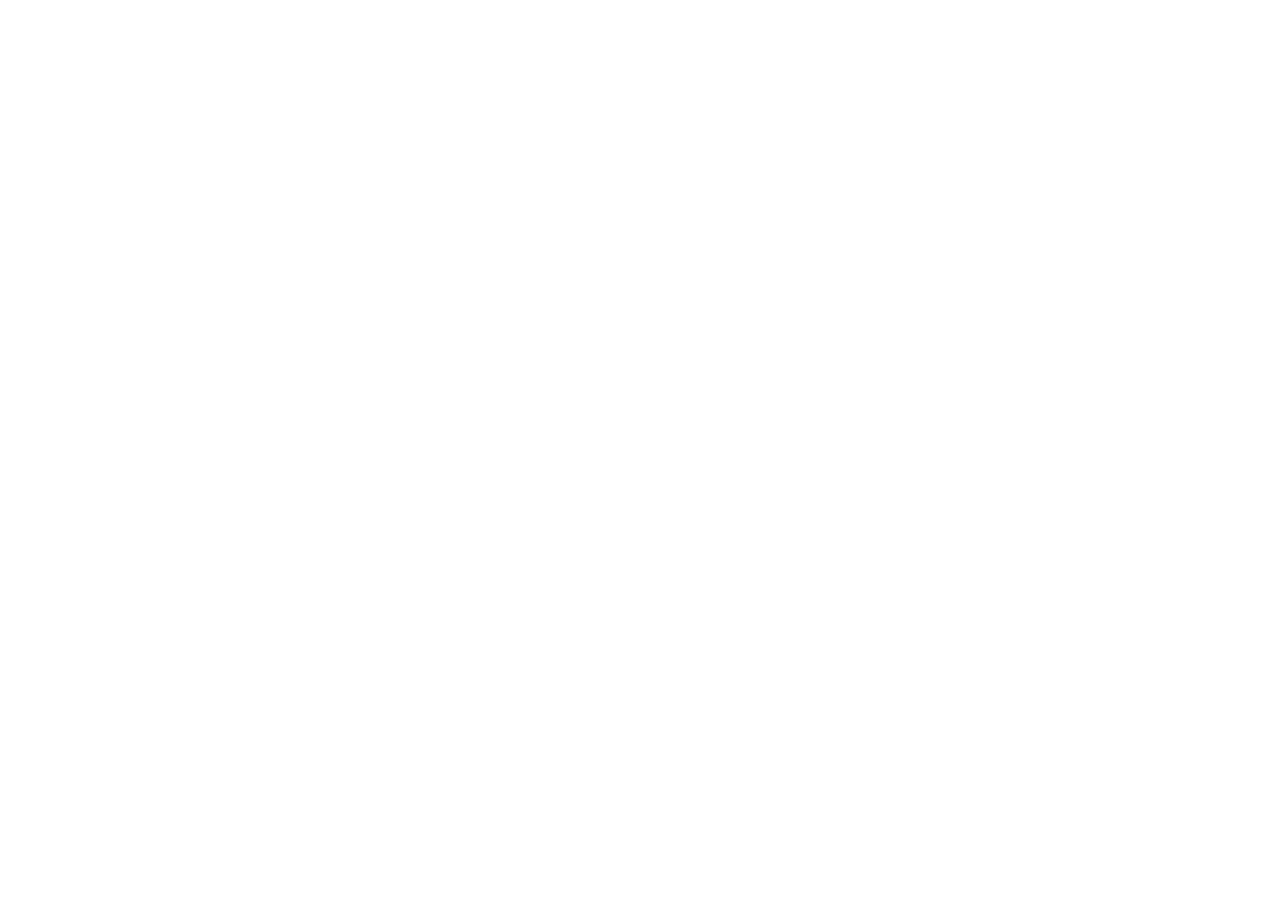
==== index.htm @ 2bd26cf6 "Начало" ====
<!DOCTYPE html>
<html lang="ru"><head>
<meta http-equiv="content-type" content="text/html; charset=UTF-8">
  <meta charset="utf-8">
  <meta http-equiv="X-UA-Compatible" content="IE=edge">
  <meta name="viewport" content="width=device-width, initial-scale=1">
  <meta name="description" content="">
  <meta name="author" content="">
  <link rel="icon" href="f/i//favicon.ico">
  <title>Samokat76</title>
  <!-- HTML5 shim and Respond.js for IE8 support of HTML5 elements and media queries -->
  <!--[if lt IE 9]>
    <script src="https://oss.maxcdn.com/html5shiv/3.7.2/html5shiv.min.js"></script>
    <script src="https://oss.maxcdn.com/respond/1.4.2/respond.min.js"></script>
  <![endif]-->
  <script src="f/js/jquery-1.11.3.min.js"></script>
  <link rel="stylesheet" href="f/css/main.css">
  <script src="f/js/common.js"></script>
  <link href="http://fonts.googleapis.com/css?family=Open+Sans:regular,italic,bold,bolditalic&subset=cyrillic" rel="stylesheet" type="text/css" />
  <link href='http://fonts.googleapis.com/css?family=Roboto:300,400,500,700&subset=cyrillic' rel='stylesheet' type='text/css'>
  <script>
    $(document).ready(function(){
      
    });
  </script>
</head>
<body>
  
</body>
</html>
---- f/css/main.css ----
html {
  font-family: sans-serif;
  -webkit-text-size-adjust: 100%;
  -ms-text-size-adjust: 100%;
}
body {
  margin: 0;
}
html,
body {
  height: 100%;
  padding: 0;
}
article,
aside,
details,
figcaption,
figure,
footer,
header,
hgroup,
main,
menu,
nav,
section,
summary {
  display: block;
}
audio,
canvas,
progress,
video {
  display: inline-block;
  vertical-align: baseline;
}
audio:not([controls]) {
  display: none;
  height: 0;
}
[hidden],
template {
  display: none;
}
a {
  background-color: transparent;
}
a:active,
a:hover {
  outline: 0;
}
abbr[title] {
  border-bottom: 1px dotted;
}
b,
strong {
  font-weight: bold;
}
dfn {
  font-style: italic;
}
h1 {
  margin: .67em 0;
  font-size: 2em;
}
mark {
  color: #000;
  background: #ff0;
}
small {
  font-size: 80%;
}
sub,
sup {
  position: relative;
  font-size: 75%;
  line-height: 0;
  vertical-align: baseline;
}
sup {
  top: -0.5em;
}
sub {
  bottom: -0.25em;
}
img {
  border: 0;
}
svg:not(:root) {
  overflow: hidden;
}
figure {
  margin: 1em 40px;
}
hr {
  height: 0;
  -webkit-box-sizing: content-box;
  -moz-box-sizing: content-box;
  box-sizing: content-box;
}
pre {
  overflow: auto;
}
code,
kbd,
pre,
samp {
  font-family: monospace, monospace;
  font-size: 1em;
}
button,
input,
optgroup,
select,
textarea {
  margin: 0;
  font: inherit;
  color: inherit;
}
button {
  overflow: visible;
}
button,
select {
  text-transform: none;
}
button,
html input[type="button"],
input[type="reset"],
input[type="submit"] {
  -webkit-appearance: button;
  cursor: pointer;
}
button[disabled],
html input[disabled] {
  cursor: default;
}
button::-moz-focus-inner,
input::-moz-focus-inner {
  padding: 0;
  border: 0;
}
input {
  line-height: normal;
}
input[type="checkbox"],
input[type="radio"] {
  -webkit-box-sizing: border-box;
  -moz-box-sizing: border-box;
  box-sizing: border-box;
  padding: 0;
}
input[type="number"]::-webkit-inner-spin-button,
input[type="number"]::-webkit-outer-spin-button {
  height: auto;
}
input[type="search"] {
  -webkit-box-sizing: content-box;
  -moz-box-sizing: content-box;
  box-sizing: content-box;
  -webkit-appearance: textfield;
}
input[type="search"]::-webkit-search-cancel-button,
input[type="search"]::-webkit-search-decoration {
  -webkit-appearance: none;
}
fieldset {
  padding: .35em .625em .75em;
  margin: 0 2px;
  border: 1px solid #c0c0c0;
}
legend {
  padding: 0;
  border: 0;
}
textarea {
  overflow: auto;
}
optgroup {
  font-weight: bold;
}
table {
  border-spacing: 0;
  border-collapse: collapse;
}
td,
th {
  padding: 0;
}
* {
  -webkit-box-sizing: border-box;
  -moz-box-sizing: border-box;
  box-sizing: border-box;
}
*:before,
*:after {
  -webkit-box-sizing: border-box;
  -moz-box-sizing: border-box;
  box-sizing: border-box;
}
html {
  font-size: 10px;
  -webkit-tap-highlight-color: rgba(0, 0, 0, 0);
}
body {
  font-family: "Open Sans", sans-serif;
  font-size: 16px;
  line-height: 25px;
  /* color: @blue; */
  background-color: #fff;
}
input,
button,
select,
textarea {
  font-family: inherit;
  font-size: inherit;
  line-height: inherit;
}
a {
  color: #337ab7;
  text-decoration: none;
}
a:hover,
a:focus {
  /*  color: #23527c;
 text-decoration: underline; */
  outline: none;
}
figure {
  margin: 0;
}
img {
  vertical-align: middle;
}
hr {
  margin-top: 20px;
  margin-bottom: 20px;
  border: 0;
  border-top: 1px solid #eee;
}
[role="button"] {
  cursor: pointer;
}
h1,
h2,
h3,
h4,
h5,
h6,
.h1,
.h2,
.h3,
.h4,
.h5,
.h6 {
  font-family: inherit;
  font-weight: 500;
  line-height: 1.1;
  color: inherit;
}
h1 small,
h2 small,
h3 small,
h4 small,
h5 small,
h6 small,
.h1 small,
.h2 small,
.h3 small,
.h4 small,
.h5 small,
.h6 small,
h1 .small,
h2 .small,
h3 .small,
h4 .small,
h5 .small,
h6 .small,
.h1 .small,
.h2 .small,
.h3 .small,
.h4 .small,
.h5 .small,
.h6 .small {
  font-weight: normal;
  line-height: 1;
  color: #777;
}
h1,
.h1,
h2,
.h2,
h3,
.h3 {
  margin: 0;
}
h1 small,
.h1 small,
h2 small,
.h2 small,
h3 small,
.h3 small,
h1 .small,
.h1 .small,
h2 .small,
.h2 .small,
h3 .small,
.h3 .small {
  font-size: 65%;
}
h4,
.h4,
h5,
.h5,
h6,
.h6 {
  margin-top: 10px;
  margin-bottom: 10px;
}
h4 small,
.h4 small,
h5 small,
.h5 small,
h6 small,
.h6 small,
h4 .small,
.h4 .small,
h5 .small,
.h5 .small,
h6 .small,
.h6 .small {
  font-size: 75%;
}
h1,
.h1 {
  font-size: 60px;
}
h2,
.h2 {
  font-size: 40px;
}
h3,
.h3 {
  font-size: 30px;
}
h4,
.h4 {
  font-size: 20px;
}
h5,
.h5 {
  font-size: 14px;
}
h6,
.h6 {
  font-size: 12px;
}
p {
  margin: 0;
}
small,
.small {
  font-size: 85%;
}
mark,
.mark {
  padding: .2em;
  background-color: #fcf8e3;
}
ul,
ol {
  margin-top: 0;
  margin-bottom: 10px;
}
ul ul,
ol ul,
ul ol,
ol ol {
  margin-bottom: 0;
}
ol {
  counter-reset: li;
  padding: 0;
  list-style: none;
}
ol li {
  position: relative;
  margin-bottom: 15px;
  color: #37474f;
  line-height: 30px;
}
@media (max-width: 479px) {
  ol li {
    font-size: 14px;
    line-height: 25px;
  }
}
ol li:before {
  content: counter(li) '.';
  counter-increment: li;
  /* color: @orange; */
  font-weight: bold;
  padding-right: 15px;
}
dl {
  margin-top: 0;
  margin-bottom: 20px;
}
dt,
dd {
  line-height: 1.42857143;
}
dt {
  font-weight: bold;
}
dd {
  margin-left: 0;
}
abbr[title],
abbr[data-original-title] {
  cursor: help;
  border-bottom: 1px dotted #777;
}
.initialism {
  font-size: 90%;
  text-transform: uppercase;
}
blockquote {
  padding: 10px 20px;
  margin: 0 0 20px;
  font-size: 17.5px;
  border-left: 5px solid #eee;
}
blockquote p:last-child,
blockquote ul:last-child,
blockquote ol:last-child {
  margin-bottom: 0;
}
blockquote footer,
blockquote small,
blockquote .small {
  display: block;
  font-size: 80%;
  line-height: 1.42857143;
  color: #777;
}
blockquote footer:before,
blockquote small:before,
blockquote .small:before {
  content: '\2014 \00A0';
}
.blockquote-reverse,
blockquote.pull-right {
  padding-right: 15px;
  padding-left: 0;
  text-align: right;
  border-right: 5px solid #eee;
  border-left: 0;
}
.blockquote-reverse footer:before,
blockquote.pull-right footer:before,
.blockquote-reverse small:before,
blockquote.pull-right small:before,
.blockquote-reverse .small:before,
blockquote.pull-right .small:before {
  content: '';
}
.blockquote-reverse footer:after,
blockquote.pull-right footer:after,
.blockquote-reverse small:after,
blockquote.pull-right small:after,
.blockquote-reverse .small:after,
blockquote.pull-right .small:after {
  content: '\00A0 \2014';
}
address {
  margin-bottom: 20px;
  font-style: normal;
  line-height: 1.42857143;
}
code {
  padding: 2px 4px;
  font-size: 90%;
  color: #c7254e;
  background-color: #f9f2f4;
  border-radius: 4px;
}
kbd {
  padding: 2px 4px;
  font-size: 90%;
  color: #fff;
  background-color: #333;
  border-radius: 3px;
  -webkit-box-shadow: inset 0 -1px 0 rgba(0, 0, 0, 0.25);
  box-shadow: inset 0 -1px 0 rgba(0, 0, 0, 0.25);
}
kbd kbd {
  padding: 0;
  font-size: 100%;
  font-weight: bold;
  -webkit-box-shadow: none;
  box-shadow: none;
}
pre {
  display: block;
  padding: 9.5px;
  margin: 0 0 10px;
  font-size: 13px;
  line-height: 1.42857143;
  color: #333;
  word-break: break-all;
  word-wrap: break-word;
  background-color: #f5f5f5;
  border: 1px solid #ccc;
  border-radius: 4px;
}
pre code {
  padding: 0;
  font-size: inherit;
  color: inherit;
  white-space: pre-wrap;
  background-color: transparent;
  border-radius: 0;
}
table {
  background-color: transparent;
}
caption {
  padding-top: 8px;
  padding-bottom: 8px;
  color: #777;
  text-align: left;
}
th {
  text-align: left;
}
fieldset {
  min-width: 0;
  padding: 0;
  margin: 0;
  border: 0;
}
legend {
  display: block;
  width: 100%;
  padding: 0;
  margin-bottom: 20px;
  font-size: 21px;
  line-height: inherit;
  color: #333;
  border: 0;
  border-bottom: 1px solid #e5e5e5;
}
label {
  display: inline-block;
  max-width: 100%;
  font-weight: bold;
}
input[type="search"] {
  -webkit-box-sizing: border-box;
  -moz-box-sizing: border-box;
  box-sizing: border-box;
}
input[type='checkbox'],
input[type='radio'] {
  display: none;
}
input[type='checkbox'] + label,
input[type='radio'] + label {
  cursor: pointer;
  position: relative;
  font-weight: normal;
  display: inline-block;
  padding-left: 30px;
}
input[type='checkbox'] + label::before,
input[type='radio'] + label::before {
  content: '';
  position: absolute;
  left: 0px;
  top: 3px;
  height: 20px;
  width: 20px;
}
input[type='radio'] + label::before {
  border: 2px solid #eceff1;
  border-radius: 50%;
}
input[type='radio']:checked + label::after {
  content: '';
  position: absolute;
  /* background: @orange; */
  border-radius: 50%;
  width: 10px;
  height: 10px;
  left: 5px;
  top: 1px;
  bottom: 0;
  margin: auto;
}
input[type='checkbox'] + label::before {
  border: 2px solid #eceff1;
  border-radius: 5px;
}
input[type='checkbox']:checked + label::after {
  content: '';
  position: absolute;
  background: url(../../f/i/icons.png) -151px -392px;
  width: 11px;
  height: 10px;
  left: 4px;
  top: 1px;
  bottom: 0;
  margin: auto;
}
.btn {
  display: inline-block;
  padding: 6px 12px;
  margin-bottom: 0;
  font-size: 14px;
  font-weight: normal;
  line-height: 1.42857143;
  text-align: center;
  white-space: nowrap;
  vertical-align: middle;
  -ms-touch-action: manipulation;
  touch-action: manipulation;
  cursor: pointer;
  -webkit-user-select: none;
  -moz-user-select: none;
  -ms-user-select: none;
  user-select: none;
  background-image: none;
  border: 1px solid transparent;
  border-radius: 4px;
}
.btn:focus,
.btn:active:focus,
.btn.active:focus,
.btn.focus,
.btn:active.focus,
.btn.active.focus {
  outline: thin dotted;
  outline: 5px auto -webkit-focus-ring-color;
  outline-offset: -2px;
}
.btn:hover,
.btn:focus,
.btn.focus {
  color: #333;
  text-decoration: none;
}
.btn:active,
.btn.active {
  background-image: none;
  outline: 0;
  -webkit-box-shadow: inset 0 3px 5px rgba(0, 0, 0, 0.125);
  box-shadow: inset 0 3px 5px rgba(0, 0, 0, 0.125);
}
.btn.disabled,
.btn[disabled],
fieldset[disabled] .btn {
  cursor: not-allowed;
  filter: alpha(opacity=65);
  -webkit-box-shadow: none;
  box-shadow: none;
  opacity: .65;
}
a.btn.disabled,
fieldset[disabled] a.btn {
  pointer-events: none;
}
.btn-link {
  font-weight: normal;
  color: #337ab7;
  border-radius: 0;
}
.btn-link,
.btn-link:active,
.btn-link.active,
.btn-link[disabled],
fieldset[disabled] .btn-link {
  background-color: transparent;
  -webkit-box-shadow: none;
  box-shadow: none;
}
.btn-link,
.btn-link:hover,
.btn-link:focus,
.btn-link:active {
  border-color: transparent;
}
.btn-link:hover,
.btn-link:focus {
  color: #23527c;
  text-decoration: underline;
  background-color: transparent;
}
.btn-link[disabled]:hover,
fieldset[disabled] .btn-link:hover,
.btn-link[disabled]:focus,
fieldset[disabled] .btn-link:focus {
  color: #777;
  text-decoration: none;
}
.caret {
  display: inline-block;
  width: 0;
  height: 0;
  margin-left: 2px;
  vertical-align: middle;
  border-top: 4px dashed;
  border-top: 4px solid \9;
  border-right: 4px solid transparent;
  border-left: 4px solid transparent;
}
.dropup,
.dropdown {
  position: relative;
}
.dropdown-toggle:focus {
  outline: 0;
}
.dropdown-menu {
  position: absolute;
  top: 100%;
  left: 0;
  z-index: 1000;
  display: none;
  float: left;
  min-width: 160px;
  padding: 5px 0;
  margin: 2px 0 0;
  font-size: 14px;
  text-align: left;
  list-style: none;
  background-color: #fff;
  -webkit-background-clip: padding-box;
  background-clip: padding-box;
  border: 1px solid #ccc;
  border: 1px solid rgba(0, 0, 0, 0.15);
  border-radius: 4px;
  -webkit-box-shadow: 0 6px 12px rgba(0, 0, 0, 0.175);
  box-shadow: 0 6px 12px rgba(0, 0, 0, 0.175);
}
.dropdown-menu.pull-right {
  right: 0;
  left: auto;
}
.dropdown-menu .divider {
  height: 1px;
  margin: 9px 0;
  overflow: hidden;
  background-color: #e5e5e5;
}
.dropdown-menu > li > a {
  display: block;
  padding: 3px 20px;
  clear: both;
  font-weight: normal;
  line-height: 1.42857143;
  color: #333;
  white-space: nowrap;
}
.dropdown-menu > li > a:hover,
.dropdown-menu > li > a:focus {
  color: #262626;
  text-decoration: none;
  background-color: #f5f5f5;
}
.dropdown-menu > .active > a,
.dropdown-menu > .active > a:hover,
.dropdown-menu > .active > a:focus {
  color: #fff;
  text-decoration: none;
  background-color: #337ab7;
  outline: 0;
}
.dropdown-menu > .disabled > a,
.dropdown-menu > .disabled > a:hover,
.dropdown-menu > .disabled > a:focus {
  color: #777;
}
.dropdown-menu > .disabled > a:hover,
.dropdown-menu > .disabled > a:focus {
  text-decoration: none;
  cursor: not-allowed;
  background-color: transparent;
  background-image: none;
  filter: progid:DXImageTransform.Microsoft.gradient(enabled=false);
}
.open > .dropdown-menu {
  display: block;
}
.open > a {
  outline: 0;
}
.dropdown-menu-right {
  right: 0;
  left: auto;
}
.dropdown-menu-left {
  right: auto;
  left: 0;
}
.dropdown-header {
  display: block;
  padding: 3px 20px;
  font-size: 12px;
  line-height: 1.42857143;
  color: #777;
  white-space: nowrap;
}
.dropdown-backdrop {
  position: fixed;
  top: 0;
  right: 0;
  bottom: 0;
  left: 0;
  z-index: 990;
}
.pull-right > .dropdown-menu {
  right: 0;
  left: auto;
}
.dropup .caret,
.navbar-fixed-bottom .dropdown .caret {
  content: "";
  border-top: 0;
  border-bottom: 4px dashed;
  border-bottom: 4px solid \9;
}
.dropup .dropdown-menu,
.navbar-fixed-bottom .dropdown .dropdown-menu {
  top: auto;
  bottom: 100%;
  margin-bottom: 2px;
}
@media (min-width: 768px) {
  .navbar-right .dropdown-menu {
    right: 0;
    left: auto;
  }
  .navbar-right .dropdown-menu-left {
    right: auto;
    left: 0;
  }
}
.btn-group,
.btn-group-vertical {
  position: relative;
  display: inline-block;
  vertical-align: middle;
}
.btn-group > .btn,
.btn-group-vertical > .btn {
  position: relative;
  float: left;
}
.btn-group > .btn:hover,
.btn-group-vertical > .btn:hover,
.btn-group > .btn:focus,
.btn-group-vertical > .btn:focus,
.btn-group > .btn:active,
.btn-group-vertical > .btn:active,
.btn-group > .btn.active,
.btn-group-vertical > .btn.active {
  z-index: 2;
}
.btn-group .btn + .btn,
.btn-group .btn + .btn-group,
.btn-group .btn-group + .btn,
.btn-group .btn-group + .btn-group {
  margin-left: -1px;
}
.btn-toolbar {
  margin-left: -5px;
}
.btn-toolbar .btn,
.btn-toolbar .btn-group,
.btn-toolbar .input-group {
  float: left;
}
.btn-toolbar > .btn,
.btn-toolbar > .btn-group,
.btn-toolbar > .input-group {
  margin-left: 5px;
}
.btn-group > .btn:not(:first-child):not(:last-child):not(.dropdown-toggle) {
  border-radius: 0;
}
.btn-group > .btn:first-child {
  margin-left: 0;
}
.btn-group > .btn:first-child:not(:last-child):not(.dropdown-toggle) {
  border-top-right-radius: 0;
  border-bottom-right-radius: 0;
}
.btn-group > .btn:last-child:not(:first-child),
.btn-group > .dropdown-toggle:not(:first-child) {
  border-top-left-radius: 0;
  border-bottom-left-radius: 0;
}
/* .btn-group > .btn-group {
  float: left;
} */
.btn-group > .btn-group:not(:first-child):not(:last-child) > .btn {
  border-radius: 0;
}
.btn-group > .btn-group:first-child:not(:last-child) > .btn:last-child,
.btn-group > .btn-group:first-child:not(:last-child) > .dropdown-toggle {
  border-top-right-radius: 0;
  border-bottom-right-radius: 0;
}
.btn-group > .btn-group:last-child:not(:first-child) > .btn:first-child {
  border-top-left-radius: 0;
  border-bottom-left-radius: 0;
}
.btn-group .dropdown-toggle:active,
.btn-group.open .dropdown-toggle {
  outline: 0;
}
.btn-group > .btn + .dropdown-toggle {
  padding-right: 8px;
  padding-left: 8px;
}
.btn-group > .btn-lg + .dropdown-toggle {
  padding-right: 12px;
  padding-left: 12px;
}
.btn-group.open .dropdown-toggle {
  -webkit-box-shadow: inset 0 3px 5px rgba(0, 0, 0, 0.125);
  box-shadow: inset 0 3px 5px rgba(0, 0, 0, 0.125);
}
.btn-group.open .dropdown-toggle.btn-link {
  -webkit-box-shadow: none;
  box-shadow: none;
}
.btn .caret {
  margin-left: 0;
}
.btn-lg .caret {
  border-width: 5px 5px 0;
  border-bottom-width: 0;
}
.dropup .btn-lg .caret {
  border-width: 0 5px 5px;
}
.btn-group-vertical > .btn,
.btn-group-vertical > .btn-group,
.btn-group-vertical > .btn-group > .btn {
  display: block;
  float: none;
  width: 100%;
  max-width: 100%;
}
.btn-group-vertical > .btn-group > .btn {
  float: none;
}
.btn-group-vertical > .btn + .btn,
.btn-group-vertical > .btn + .btn-group,
.btn-group-vertical > .btn-group + .btn,
.btn-group-vertical > .btn-group + .btn-group {
  margin-top: -1px;
  margin-left: 0;
}
.btn-group-vertical > .btn:not(:first-child):not(:last-child) {
  border-radius: 0;
}
.btn-group-vertical > .btn:first-child:not(:last-child) {
  border-top-right-radius: 4px;
  border-bottom-right-radius: 0;
  border-bottom-left-radius: 0;
}
.btn-group-vertical > .btn:last-child:not(:first-child) {
  border-top-left-radius: 0;
  border-top-right-radius: 0;
  border-bottom-left-radius: 4px;
}
.btn-group-vertical > .btn-group:not(:first-child):not(:last-child) > .btn {
  border-radius: 0;
}
.btn-group-vertical > .btn-group:first-child:not(:last-child) > .btn:last-child,
.btn-group-vertical > .btn-group:first-child:not(:last-child) > .dropdown-toggle {
  border-bottom-right-radius: 0;
  border-bottom-left-radius: 0;
}
.btn-group-vertical > .btn-group:last-child:not(:first-child) > .btn:first-child {
  border-top-left-radius: 0;
  border-top-right-radius: 0;
}
.btn-group-justified {
  display: table;
  width: 100%;
  table-layout: fixed;
  border-collapse: separate;
}
.btn-group-justified > .btn,
.btn-group-justified > .btn-group {
  display: table-cell;
  float: none;
  width: 1%;
}
.btn-group-justified > .btn-group .btn {
  width: 100%;
}
.btn-group-justified > .btn-group .dropdown-menu {
  left: auto;
}
[data-toggle="buttons"] > .btn input[type="radio"],
[data-toggle="buttons"] > .btn-group > .btn input[type="radio"],
[data-toggle="buttons"] > .btn input[type="checkbox"],
[data-toggle="buttons"] > .btn-group > .btn input[type="checkbox"] {
  position: absolute;
  clip: rect(0, 0, 0, 0);
  pointer-events: none;
}
.input-group {
  position: relative;
  display: table;
  border-collapse: separate;
}
.input-group[class*="col-"] {
  float: none;
  padding-right: 0;
  padding-left: 0;
}
.input-group .form-control {
  position: relative;
  z-index: 2;
  float: left;
  width: 100%;
  margin-bottom: 0;
}
.input-group-lg > .form-control,
.input-group-lg > .input-group-addon,
.input-group-lg > .input-group-btn > .btn {
  height: 46px;
  padding: 10px 16px;
  font-size: 18px;
  line-height: 1.3333333;
  border-radius: 6px;
}
select.input-group-lg > .form-control,
select.input-group-lg > .input-group-addon,
select.input-group-lg > .input-group-btn > .btn {
  height: 46px;
  line-height: 46px;
}
textarea.input-group-lg > .form-control,
textarea.input-group-lg > .input-group-addon,
textarea.input-group-lg > .input-group-btn > .btn,
select[multiple].input-group-lg > .form-control,
select[multiple].input-group-lg > .input-group-addon,
select[multiple].input-group-lg > .input-group-btn > .btn {
  height: auto;
}
.input-group-sm > .form-control,
.input-group-sm > .input-group-addon,
.input-group-sm > .input-group-btn > .btn {
  height: 30px;
  padding: 5px 10px;
  font-size: 12px;
  line-height: 1.5;
  border-radius: 3px;
}
select.input-group-sm > .form-control,
select.input-group-sm > .input-group-addon,
select.input-group-sm > .input-group-btn > .btn {
  height: 30px;
  line-height: 30px;
}
textarea.input-group-sm > .form-control,
textarea.input-group-sm > .input-group-addon,
textarea.input-group-sm > .input-group-btn > .btn,
select[multiple].input-group-sm > .form-control,
select[multiple].input-group-sm > .input-group-addon,
select[multiple].input-group-sm > .input-group-btn > .btn {
  height: auto;
}
.input-group-addon,
.input-group-btn,
.input-group .form-control {
  display: table-cell;
}
.input-group-addon:not(:first-child):not(:last-child),
.input-group-btn:not(:first-child):not(:last-child),
.input-group .form-control:not(:first-child):not(:last-child) {
  border-radius: 0;
}
.input-group-addon,
.input-group-btn {
  width: 1%;
  white-space: nowrap;
  vertical-align: middle;
}
.input-group-addon {
  padding: 6px 12px;
  font-size: 14px;
  font-weight: normal;
  line-height: 1;
  color: #555;
  text-align: center;
  background-color: #eee;
  border: 1px solid #ccc;
  border-radius: 4px;
}
.input-group-addon.input-sm {
  padding: 5px 10px;
  font-size: 12px;
  border-radius: 3px;
}
.input-group-addon.input-lg {
  padding: 10px 16px;
  font-size: 18px;
  border-radius: 6px;
}
.input-group-addon input[type="radio"],
.input-group-addon input[type="checkbox"] {
  margin-top: 0;
}
.input-group .form-control:first-child,
.input-group-addon:first-child,
.input-group-btn:first-child > .btn,
.input-group-btn:first-child > .btn-group > .btn,
.input-group-btn:first-child > .dropdown-toggle,
.input-group-btn:last-child > .btn:not(:last-child):not(.dropdown-toggle),
.input-group-btn:last-child > .btn-group:not(:last-child) > .btn {
  border-top-right-radius: 0;
  border-bottom-right-radius: 0;
}
.input-group-addon:first-child {
  border-right: 0;
}
.input-group .form-control:last-child,
.input-group-addon:last-child,
.input-group-btn:last-child > .btn,
.input-group-btn:last-child > .btn-group > .btn,
.input-group-btn:last-child > .dropdown-toggle,
.input-group-btn:first-child > .btn:not(:first-child),
.input-group-btn:first-child > .btn-group:not(:first-child) > .btn {
  border-top-left-radius: 0;
  border-bottom-left-radius: 0;
}
.input-group-addon:last-child {
  border-left: 0;
}
.input-group-btn {
  position: relative;
  font-size: 0;
  white-space: nowrap;
}
.input-group-btn > .btn {
  position: relative;
}
.input-group-btn > .btn + .btn {
  margin-left: -1px;
}
.input-group-btn > .btn:hover,
.input-group-btn > .btn:focus,
.input-group-btn > .btn:active {
  z-index: 2;
}
.input-group-btn:first-child > .btn,
.input-group-btn:first-child > .btn-group {
  margin-right: -1px;
}
.input-group-btn:last-child > .btn,
.input-group-btn:last-child > .btn-group {
  z-index: 2;
  margin-left: -1px;
}
.nav {
  padding-left: 0;
  margin-bottom: 0;
  list-style: none;
}
.nav > li {
  position: relative;
  display: block;
}
.nav > li > a {
  position: relative;
  display: block;
  padding: 10px 15px;
}
.nav > li > a:hover,
.nav > li > a:focus {
  text-decoration: none;
  background-color: #eee;
}
.nav > li.disabled > a {
  color: #777;
}
.nav > li.disabled > a:hover,
.nav > li.disabled > a:focus {
  color: #777;
  text-decoration: none;
  cursor: not-allowed;
  background-color: transparent;
}
.nav .open > a,
.nav .open > a:hover,
.nav .open > a:focus {
  background-color: #eee;
  border-color: #337ab7;
}
.nav .nav-divider {
  height: 1px;
  margin: 9px 0;
  overflow: hidden;
  background-color: #e5e5e5;
}
.nav > li > a > img {
  max-width: none;
}
.nav-tabs {
  border-bottom: 1px solid #ddd;
}
.nav-tabs > li {
  float: left;
  margin-bottom: -1px;
}
.nav-tabs > li > a {
  margin-right: 2px;
  line-height: 1.42857143;
  border: 1px solid transparent;
  border-radius: 4px 4px 0 0;
}
.nav-tabs > li > a:hover {
  border-color: #eee #eee #ddd;
}
.nav-tabs > li.active > a,
.nav-tabs > li.active > a:hover,
.nav-tabs > li.active > a:focus {
  color: #555;
  cursor: default;
  background-color: #fff;
  border: 1px solid #ddd;
  border-bottom-color: transparent;
}
.nav-tabs.nav-justified {
  width: 100%;
  border-bottom: 0;
}
.nav-tabs.nav-justified > li {
  float: none;
}
.nav-tabs.nav-justified > li > a {
  margin-bottom: 5px;
  text-align: center;
}
.nav-tabs.nav-justified > .dropdown .dropdown-menu {
  top: auto;
  left: auto;
}
@media (min-width: 768px) {
  .nav-tabs.nav-justified > li {
    display: table-cell;
    width: 1%;
  }
  .nav-tabs.nav-justified > li > a {
    margin-bottom: 0;
  }
}
.nav-tabs.nav-justified > li > a {
  margin-right: 0;
  border-radius: 4px;
}
.nav-tabs.nav-justified > .active > a,
.nav-tabs.nav-justified > .active > a:hover,
.nav-tabs.nav-justified > .active > a:focus {
  border: 1px solid #ddd;
}
@media (min-width: 768px) {
  .nav-tabs.nav-justified > li > a {
    border-bottom: 1px solid #ddd;
    border-radius: 4px 4px 0 0;
  }
  .nav-tabs.nav-justified > .active > a,
  .nav-tabs.nav-justified > .active > a:hover,
  .nav-tabs.nav-justified > .active > a:focus {
    border-bottom-color: #fff;
  }
}
.nav-pills > li {
  float: left;
}
.nav-pills > li > a {
  border-radius: 4px;
}
.nav-pills > li + li {
  margin-left: 2px;
}
.nav-pills > li.active > a,
.nav-pills > li.active > a:hover,
.nav-pills > li.active > a:focus {
  color: #fff;
  background-color: #337ab7;
}
.nav-stacked > li {
  float: none;
}
.nav-stacked > li + li {
  margin-top: 2px;
  margin-left: 0;
}
.nav-justified {
  width: 100%;
}
.nav-justified > li {
  float: none;
}
.nav-justified > li > a {
  margin-bottom: 5px;
  text-align: center;
}
.nav-justified > .dropdown .dropdown-menu {
  top: auto;
  left: auto;
}
@media (min-width: 768px) {
  .nav-justified > li {
    display: table-cell;
    width: 1%;
  }
  .nav-justified > li > a {
    margin-bottom: 0;
  }
}
.nav-tabs-justified {
  border-bottom: 0;
}
.nav-tabs-justified > li > a {
  margin-right: 0;
  border-radius: 4px;
}
.nav-tabs-justified > .active > a,
.nav-tabs-justified > .active > a:hover,
.nav-tabs-justified > .active > a:focus {
  border: 1px solid #ddd;
}
@media (min-width: 768px) {
  .nav-tabs-justified > li > a {
    border-bottom: 1px solid #ddd;
    border-radius: 4px 4px 0 0;
  }
  .nav-tabs-justified > .active > a,
  .nav-tabs-justified > .active > a:hover,
  .nav-tabs-justified > .active > a:focus {
    border-bottom-color: #fff;
  }
}
.tab-content > .tab-pane {
  display: none;
}
.tab-content > .active {
  display: block;
}
.nav-tabs .dropdown-menu {
  margin-top: -1px;
  border-top-left-radius: 0;
  border-top-right-radius: 0;
}
.navbar {
  position: relative;
  min-height: 50px;
  margin-bottom: 20px;
  border: 1px solid transparent;
}
@media (min-width: 768px) {
  .navbar {
    border-radius: 4px;
  }
}
@media (min-width: 768px) {
  .navbar-header {
    float: left;
  }
}
.navbar-collapse {
  padding-right: 15px;
  padding-left: 15px;
  overflow-x: visible;
  -webkit-overflow-scrolling: touch;
  border-top: 1px solid transparent;
  -webkit-box-shadow: inset 0 1px 0 rgba(255, 255, 255, 0.1);
  box-shadow: inset 0 1px 0 rgba(255, 255, 255, 0.1);
}
.navbar-collapse.in {
  overflow-y: auto;
}
@media (min-width: 768px) {
  .navbar-collapse {
    width: auto;
    border-top: 0;
    -webkit-box-shadow: none;
    box-shadow: none;
  }
  .navbar-collapse.collapse {
    display: block !important;
    height: auto !important;
    padding-bottom: 0;
    overflow: visible !important;
  }
  .navbar-collapse.in {
    overflow-y: visible;
  }
  .navbar-fixed-top .navbar-collapse,
  .navbar-static-top .navbar-collapse,
  .navbar-fixed-bottom .navbar-collapse {
    padding-right: 0;
    padding-left: 0;
  }
}
.navbar-fixed-top .navbar-collapse,
.navbar-fixed-bottom .navbar-collapse {
  max-height: 340px;
}
@media (max-device-width: 480px) and (orientation: landscape) {
  .navbar-fixed-top .navbar-collapse,
  .navbar-fixed-bottom .navbar-collapse {
    max-height: 200px;
  }
}
.container > .navbar-header,
.container-fluid > .navbar-header,
.container > .navbar-collapse,
.container-fluid > .navbar-collapse {
  margin-right: -15px;
  margin-left: -15px;
}
@media (min-width: 768px) {
  .container > .navbar-header,
  .container-fluid > .navbar-header,
  .container > .navbar-collapse,
  .container-fluid > .navbar-collapse {
    margin-right: 0;
    margin-left: 0;
  }
}
.navbar-static-top {
  z-index: 1000;
  border-width: 0 0 1px;
}
@media (min-width: 768px) {
  .navbar-static-top {
    border-radius: 0;
  }
}
.navbar-fixed-top,
.navbar-fixed-bottom {
  position: fixed;
  right: 0;
  left: 0;
  z-index: 1030;
}
@media (min-width: 768px) {
  .navbar-fixed-top,
  .navbar-fixed-bottom {
    border-radius: 0;
  }
}
.navbar-fixed-top {
  top: 0;
  border-width: 0 0 1px;
}
.navbar-fixed-bottom {
  bottom: 0;
  margin-bottom: 0;
  border-width: 1px 0 0;
}
.navbar-brand {
  float: left;
  height: 50px;
  padding: 15px 15px;
  font-size: 18px;
  line-height: 20px;
}
.navbar-brand:hover,
.navbar-brand:focus {
  text-decoration: none;
}
.navbar-brand > img {
  display: block;
}
@media (min-width: 768px) {
  .navbar > .container .navbar-brand,
  .navbar > .container-fluid .navbar-brand {
    margin-left: -15px;
  }
}
.navbar-toggle {
  position: relative;
  float: right;
  padding: 9px 10px;
  margin-top: 8px;
  margin-right: 15px;
  margin-bottom: 8px;
  background-color: transparent;
  background-image: none;
  border: 1px solid transparent;
  border-radius: 4px;
}
.navbar-toggle:focus {
  outline: 0;
}
.navbar-toggle .icon-bar {
  display: block;
  width: 22px;
  height: 2px;
  border-radius: 1px;
}
.navbar-toggle .icon-bar + .icon-bar {
  margin-top: 4px;
}
@media (min-width: 768px) {
  .navbar-toggle {
    display: none;
  }
}
.navbar-nav {
  margin: 7.5px -15px;
}
.navbar-nav > li > a {
  padding-top: 10px;
  padding-bottom: 10px;
  line-height: 20px;
}
@media (max-width: 767px) {
  .navbar-nav .open .dropdown-menu {
    position: static;
    float: none;
    width: auto;
    margin-top: 0;
    background-color: transparent;
    border: 0;
    -webkit-box-shadow: none;
    box-shadow: none;
  }
  .navbar-nav .open .dropdown-menu > li > a,
  .navbar-nav .open .dropdown-menu .dropdown-header {
    padding: 5px 15px 5px 25px;
  }
  .navbar-nav .open .dropdown-menu > li > a {
    line-height: 20px;
  }
  .navbar-nav .open .dropdown-menu > li > a:hover,
  .navbar-nav .open .dropdown-menu > li > a:focus {
    background-image: none;
  }
}
@media (min-width: 768px) {
  .navbar-nav {
    float: left;
    margin: 0;
  }
  .navbar-nav > li {
    float: left;
  }
  .navbar-nav > li > a {
    padding-top: 15px;
    padding-bottom: 15px;
  }
}
.navbar-form {
  padding: 10px 15px;
  margin-top: 8px;
  margin-right: -15px;
  margin-bottom: 8px;
  margin-left: -15px;
  border-top: 1px solid transparent;
  border-bottom: 1px solid transparent;
  -webkit-box-shadow: inset 0 1px 0 rgba(255, 255, 255, 0.1), 0 1px 0 rgba(255, 255, 255, 0.1);
  box-shadow: inset 0 1px 0 rgba(255, 255, 255, 0.1), 0 1px 0 rgba(255, 255, 255, 0.1);
}
@media (min-width: 768px) {
  .navbar-form .form-group {
    display: inline-block;
    margin-bottom: 0;
    vertical-align: middle;
  }
  .navbar-form .form-control {
    display: inline-block;
    width: auto;
    vertical-align: middle;
  }
  .navbar-form .form-control-static {
    display: inline-block;
  }
  .navbar-form .input-group {
    display: inline-table;
    vertical-align: middle;
  }
  .navbar-form .input-group .input-group-addon,
  .navbar-form .input-group .input-group-btn,
  .navbar-form .input-group .form-control {
    width: auto;
  }
  .navbar-form .input-group > .form-control {
    width: 100%;
  }
  .navbar-form .control-label {
    margin-bottom: 0;
    vertical-align: middle;
  }
  .navbar-form .radio,
  .navbar-form .checkbox {
    display: inline-block;
    margin-top: 0;
    margin-bottom: 0;
    vertical-align: middle;
  }
  .navbar-form .radio label,
  .navbar-form .checkbox label {
    padding-left: 0;
  }
  .navbar-form .radio input[type="radio"],
  .navbar-form .checkbox input[type="checkbox"] {
    position: relative;
    margin-left: 0;
  }
  .navbar-form .has-feedback .form-control-feedback {
    top: 0;
  }
}
@media (max-width: 767px) {
  .navbar-form .form-group {
    margin-bottom: 5px;
  }
  .navbar-form .form-group:last-child {
    margin-bottom: 0;
  }
}
@media (min-width: 768px) {
  .navbar-form {
    width: auto;
    padding-top: 0;
    padding-bottom: 0;
    margin-right: 0;
    margin-left: 0;
    border: 0;
    -webkit-box-shadow: none;
    box-shadow: none;
  }
}
.navbar-nav > li > .dropdown-menu {
  margin-top: 0;
  border-top-left-radius: 0;
  border-top-right-radius: 0;
}
.navbar-fixed-bottom .navbar-nav > li > .dropdown-menu {
  margin-bottom: 0;
  border-top-left-radius: 4px;
  border-top-right-radius: 4px;
  border-bottom-right-radius: 0;
  border-bottom-left-radius: 0;
}
.navbar-btn {
  margin-top: 8px;
  margin-bottom: 8px;
}
.navbar-btn.btn-sm {
  margin-top: 10px;
  margin-bottom: 10px;
}
.navbar-btn.btn-xs {
  margin-top: 14px;
  margin-bottom: 14px;
}
.navbar-text {
  margin-top: 15px;
  margin-bottom: 15px;
}
@media (min-width: 768px) {
  .navbar-text {
    float: left;
    margin-right: 15px;
    margin-left: 15px;
  }
}
@media (min-width: 768px) {
  .navbar-left {
    float: left !important;
  }
  .navbar-right {
    float: right !important;
    margin-right: -15px;
  }
  .navbar-right ~ .navbar-right {
    margin-right: 0;
  }
}
.navbar-default {
  background-color: #f8f8f8;
  border-color: #e7e7e7;
}
.navbar-default .navbar-brand {
  color: #777;
}
.navbar-default .navbar-brand:hover,
.navbar-default .navbar-brand:focus {
  color: #5e5e5e;
  background-color: transparent;
}
.navbar-default .navbar-text {
  color: #777;
}
.navbar-default .navbar-nav > li > a {
  color: #777;
}
.navbar-default .navbar-nav > li > a:hover,
.navbar-default .navbar-nav > li > a:focus {
  color: #333;
  background-color: transparent;
}
.navbar-default .navbar-nav > .active > a,
.navbar-default .navbar-nav > .active > a:hover,
.navbar-default .navbar-nav > .active > a:focus {
  color: #555;
  background-color: #e7e7e7;
}
.navbar-default .navbar-nav > .disabled > a,
.navbar-default .navbar-nav > .disabled > a:hover,
.navbar-default .navbar-nav > .disabled > a:focus {
  color: #ccc;
  background-color: transparent;
}
.navbar-default .navbar-toggle {
  border-color: #ddd;
}
.navbar-default .navbar-toggle:hover,
.navbar-default .navbar-toggle:focus {
  background-color: #ddd;
}
.navbar-default .navbar-toggle .icon-bar {
  background-color: #888;
}
.navbar-default .navbar-collapse,
.navbar-default .navbar-form {
  border-color: #e7e7e7;
}
.navbar-default .navbar-nav > .open > a,
.navbar-default .navbar-nav > .open > a:hover,
.navbar-default .navbar-nav > .open > a:focus {
  color: #555;
  background-color: #e7e7e7;
}
@media (max-width: 767px) {
  .navbar-default .navbar-nav .open .dropdown-menu > li > a {
    color: #777;
  }
  .navbar-default .navbar-nav .open .dropdown-menu > li > a:hover,
  .navbar-default .navbar-nav .open .dropdown-menu > li > a:focus {
    color: #333;
    background-color: transparent;
  }
  .navbar-default .navbar-nav .open .dropdown-menu > .active > a,
  .navbar-default .navbar-nav .open .dropdown-menu > .active > a:hover,
  .navbar-default .navbar-nav .open .dropdown-menu > .active > a:focus {
    color: #555;
    background-color: #e7e7e7;
  }
  .navbar-default .navbar-nav .open .dropdown-menu > .disabled > a,
  .navbar-default .navbar-nav .open .dropdown-menu > .disabled > a:hover,
  .navbar-default .navbar-nav .open .dropdown-menu > .disabled > a:focus {
    color: #ccc;
    background-color: transparent;
  }
}
.navbar-default .navbar-link {
  color: #777;
}
.navbar-default .navbar-link:hover {
  color: #333;
}
.navbar-default .btn-link {
  color: #777;
}
.navbar-default .btn-link:hover,
.navbar-default .btn-link:focus {
  color: #333;
}
.navbar-default .btn-link[disabled]:hover,
fieldset[disabled] .navbar-default .btn-link:hover,
.navbar-default .btn-link[disabled]:focus,
fieldset[disabled] .navbar-default .btn-link:focus {
  color: #ccc;
}
.navbar-inverse {
  background-color: #222;
  border-color: #080808;
}
.navbar-inverse .navbar-brand {
  color: #9d9d9d;
}
.navbar-inverse .navbar-brand:hover,
.navbar-inverse .navbar-brand:focus {
  color: #fff;
  background-color: transparent;
}
.navbar-inverse .navbar-text {
  color: #9d9d9d;
}
.navbar-inverse .navbar-nav > li > a {
  color: #9d9d9d;
}
.navbar-inverse .navbar-nav > li > a:hover,
.navbar-inverse .navbar-nav > li > a:focus {
  color: #fff;
  background-color: transparent;
}
.navbar-inverse .navbar-nav > .active > a,
.navbar-inverse .navbar-nav > .active > a:hover,
.navbar-inverse .navbar-nav > .active > a:focus {
  color: #fff;
  background-color: #080808;
}
.navbar-inverse .navbar-nav > .disabled > a,
.navbar-inverse .navbar-nav > .disabled > a:hover,
.navbar-inverse .navbar-nav > .disabled > a:focus {
  color: #444;
  background-color: transparent;
}
.navbar-inverse .navbar-toggle {
  border-color: #333;
}
.navbar-inverse .navbar-toggle:hover,
.navbar-inverse .navbar-toggle:focus {
  background-color: #333;
}
.navbar-inverse .navbar-toggle .icon-bar {
  background-color: #fff;
}
.navbar-inverse .navbar-collapse,
.navbar-inverse .navbar-form {
  border-color: #101010;
}
.navbar-inverse .navbar-nav > .open > a,
.navbar-inverse .navbar-nav > .open > a:hover,
.navbar-inverse .navbar-nav > .open > a:focus {
  color: #fff;
  background-color: #080808;
}
@media (max-width: 767px) {
  .navbar-inverse .navbar-nav .open .dropdown-menu > .dropdown-header {
    border-color: #080808;
  }
  .navbar-inverse .navbar-nav .open .dropdown-menu .divider {
    background-color: #080808;
  }
  .navbar-inverse .navbar-nav .open .dropdown-menu > li > a {
    color: #9d9d9d;
  }
  .navbar-inverse .navbar-nav .open .dropdown-menu > li > a:hover,
  .navbar-inverse .navbar-nav .open .dropdown-menu > li > a:focus {
    color: #fff;
    background-color: transparent;
  }
  .navbar-inverse .navbar-nav .open .dropdown-menu > .active > a,
  .navbar-inverse .navbar-nav .open .dropdown-menu > .active > a:hover,
  .navbar-inverse .navbar-nav .open .dropdown-menu > .active > a:focus {
    color: #fff;
    background-color: #080808;
  }
  .navbar-inverse .navbar-nav .open .dropdown-menu > .disabled > a,
  .navbar-inverse .navbar-nav .open .dropdown-menu > .disabled > a:hover,
  .navbar-inverse .navbar-nav .open .dropdown-menu > .disabled > a:focus {
    color: #444;
    background-color: transparent;
  }
}
.navbar-inverse .navbar-link {
  color: #9d9d9d;
}
.navbar-inverse .navbar-link:hover {
  color: #fff;
}
.navbar-inverse .btn-link {
  color: #9d9d9d;
}
.navbar-inverse .btn-link:hover,
.navbar-inverse .btn-link:focus {
  color: #fff;
}
.navbar-inverse .btn-link[disabled]:hover,
fieldset[disabled] .navbar-inverse .btn-link:hover,
.navbar-inverse .btn-link[disabled]:focus,
fieldset[disabled] .navbar-inverse .btn-link:focus {
  color: #444;
}
.breadcrumb {
  padding: 8px 15px;
  margin-bottom: 20px;
  list-style: none;
  background-color: #f5f5f5;
  border-radius: 4px;
}
.breadcrumb > li {
  display: inline-block;
}
.breadcrumb > li + li:before {
  padding: 0 5px;
  color: #ccc;
  content: "/\00a0";
}
.breadcrumb > .active {
  color: #777;
}
.pagination {
  display: inline-block;
  padding-left: 0;
  margin: 20px 0;
  border-radius: 4px;
}
.pagination > li {
  display: inline;
}
.pagination > li > a,
.pagination > li > span {
  position: relative;
  float: left;
  padding: 6px 12px;
  margin-left: -1px;
  line-height: 1.42857143;
  color: #337ab7;
  text-decoration: none;
  background-color: #fff;
  border: 1px solid #ddd;
}
.pagination > li:first-child > a,
.pagination > li:first-child > span {
  margin-left: 0;
  border-top-left-radius: 4px;
  border-bottom-left-radius: 4px;
}
.pagination > li:last-child > a,
.pagination > li:last-child > span {
  border-top-right-radius: 4px;
  border-bottom-right-radius: 4px;
}
.pagination > li > a:hover,
.pagination > li > span:hover,
.pagination > li > a:focus,
.pagination > li > span:focus {
  z-index: 3;
  color: #23527c;
  background-color: #eee;
  border-color: #ddd;
}
.pagination > .active > a,
.pagination > .active > span,
.pagination > .active > a:hover,
.pagination > .active > span:hover,
.pagination > .active > a:focus,
.pagination > .active > span:focus {
  z-index: 2;
  color: #fff;
  cursor: default;
  background-color: #337ab7;
  border-color: #337ab7;
}
.pagination > .disabled > span,
.pagination > .disabled > span:hover,
.pagination > .disabled > span:focus,
.pagination > .disabled > a,
.pagination > .disabled > a:hover,
.pagination > .disabled > a:focus {
  color: #777;
  cursor: not-allowed;
  background-color: #fff;
  border-color: #ddd;
}
.pagination-lg > li > a,
.pagination-lg > li > span {
  padding: 10px 16px;
  font-size: 18px;
  line-height: 1.3333333;
}
.pagination-lg > li:first-child > a,
.pagination-lg > li:first-child > span {
  border-top-left-radius: 6px;
  border-bottom-left-radius: 6px;
}
.pagination-lg > li:last-child > a,
.pagination-lg > li:last-child > span {
  border-top-right-radius: 6px;
  border-bottom-right-radius: 6px;
}
.pagination-sm > li > a,
.pagination-sm > li > span {
  padding: 5px 10px;
  font-size: 12px;
  line-height: 1.5;
}
.pagination-sm > li:first-child > a,
.pagination-sm > li:first-child > span {
  border-top-left-radius: 3px;
  border-bottom-left-radius: 3px;
}
.pagination-sm > li:last-child > a,
.pagination-sm > li:last-child > span {
  border-top-right-radius: 3px;
  border-bottom-right-radius: 3px;
}
.pager {
  padding-left: 0;
  margin: 30px 0 70px;
  text-align: left;
  list-style: none;
}
.pager li {
  display: inline-block;
  text-align: center;
}
.pager li > a,
.pager li > span {
  display: block;
  width: 50px;
  line-height: 46px;
  background-color: #f5f5f5;
  border: 2px solid #eceff1;
  border-left: none;
  /* color: @blue; */
  font-weight: bold;
}
.pager li:first-child > a,
.pager li:first-child > span {
  border-left: 2px solid #eceff1;
  border-radius: 5px 0 0 5px;
}
.pager li:last-child > a,
.pager li:last-child > span {
  border-radius: 0 5px 5px 0;
}
.pager li > a:hover,
.pager li > a:focus {
  text-decoration: none;
  background-color: #fff;
  /* color: @orange; */
}
.pager .next > a,
.pager .next > span {
  float: right;
}
.pager .previous > a,
.pager .previous > span {
  float: left;
}
.pager .disabled > a,
.pager .disabled > a:hover,
.pager .disabled > a:focus,
.pager .disabled > span {
  /* color: @orange; */
  background-color: #eceff1;
}
.label {
  display: inline;
  padding: .2em .6em .3em;
  font-size: 75%;
  font-weight: bold;
  line-height: 1;
  color: #fff;
  text-align: center;
  white-space: nowrap;
  vertical-align: baseline;
  border-radius: .25em;
}
a.label:hover,
a.label:focus {
  color: #fff;
  text-decoration: none;
  cursor: pointer;
}
.label:empty {
  display: none;
}
.btn .label {
  position: relative;
  top: -1px;
}
.label-default {
  background-color: #777;
}
.label-default[href]:hover,
.label-default[href]:focus {
  background-color: #5e5e5e;
}
.label-primary {
  background-color: #337ab7;
}
.label-primary[href]:hover,
.label-primary[href]:focus {
  background-color: #286090;
}
.label-success {
  background-color: #5cb85c;
}
.label-success[href]:hover,
.label-success[href]:focus {
  background-color: #449d44;
}
.label-info {
  background-color: #5bc0de;
}
.label-info[href]:hover,
.label-info[href]:focus {
  background-color: #31b0d5;
}
.label-warning {
  background-color: #f0ad4e;
}
.label-warning[href]:hover,
.label-warning[href]:focus {
  background-color: #ec971f;
}
.label-danger {
  background-color: #d9534f;
}
.label-danger[href]:hover,
.label-danger[href]:focus {
  background-color: #c9302c;
}
.badge {
  display: inline-block;
  min-width: 10px;
  padding: 3px 7px;
  font-size: 12px;
  font-weight: bold;
  line-height: 1;
  color: #fff;
  text-align: center;
  white-space: nowrap;
  vertical-align: middle;
  background-color: #777;
  border-radius: 10px;
}
.badge:empty {
  display: none;
}
.btn .badge {
  position: relative;
  top: -1px;
}
.btn-xs .badge,
.btn-group-xs > .btn .badge {
  top: 0;
  padding: 1px 5px;
}
a.badge:hover,
a.badge:focus {
  color: #fff;
  text-decoration: none;
  cursor: pointer;
}
.list-group-item.active > .badge,
.nav-pills > .active > a > .badge {
  color: #337ab7;
  background-color: #fff;
}
.list-group-item > .badge {
  float: right;
}
.list-group-item > .badge + .badge {
  margin-right: 5px;
}
.nav-pills > li > a > .badge {
  margin-left: 3px;
}
.jumbotron {
  padding-top: 30px;
  padding-bottom: 30px;
  margin-bottom: 30px;
  color: inherit;
  background-color: #eee;
}
.jumbotron h1,
.jumbotron .h1 {
  color: inherit;
}
.jumbotron p {
  margin-bottom: 15px;
  font-size: 21px;
  font-weight: 200;
}
.jumbotron > hr {
  border-top-color: #d5d5d5;
}
.container .jumbotron,
.container-fluid .jumbotron {
  border-radius: 6px;
}
.jumbotron .container {
  max-width: 100%;
}
@media screen and (min-width: 768px) {
  .jumbotron {
    padding-top: 48px;
    padding-bottom: 48px;
  }
  .container .jumbotron,
  .container-fluid .jumbotron {
    padding-right: 60px;
    padding-left: 60px;
  }
  .jumbotron h1,
  .jumbotron .h1 {
    font-size: 63px;
  }
}
.thumbnail {
  display: block;
  padding: 4px;
  margin-bottom: 20px;
  line-height: 1.42857143;
  background-color: #fff;
  border: 1px solid #ddd;
  border-radius: 4px;
  -webkit-transition: border 0.2s ease-in-out;
  -o-transition: border 0.2s ease-in-out;
  transition: border 0.2s ease-in-out;
}
.thumbnail > img,
.thumbnail a > img {
  margin-right: auto;
  margin-left: auto;
}
a.thumbnail:hover,
a.thumbnail:focus,
a.thumbnail.active {
  border-color: #337ab7;
}
.thumbnail .caption {
  padding: 9px;
  color: #333;
}
.alert {
  padding: 15px;
  margin-bottom: 20px;
  border: 1px solid transparent;
  border-radius: 4px;
}
.alert h4 {
  margin-top: 0;
  color: inherit;
}
.alert .alert-link {
  font-weight: bold;
}
.alert > p,
.alert > ul {
  margin-bottom: 0;
}
.alert > p + p {
  margin-top: 5px;
}
.alert-dismissable,
.alert-dismissible {
  padding-right: 35px;
}
.alert-dismissable .close,
.alert-dismissible .close {
  position: relative;
  top: -2px;
  right: -21px;
  color: inherit;
}
.alert-success {
  color: #3c763d;
  background-color: #dff0d8;
  border-color: #d6e9c6;
}
.alert-success hr {
  border-top-color: #c9e2b3;
}
.alert-success .alert-link {
  color: #2b542c;
}
.alert-info {
  color: #31708f;
  background-color: #d9edf7;
  border-color: #bce8f1;
}
.alert-info hr {
  border-top-color: #a6e1ec;
}
.alert-info .alert-link {
  color: #245269;
}
.alert-warning {
  color: #8a6d3b;
  background-color: #fcf8e3;
  border-color: #faebcc;
}
.alert-warning hr {
  border-top-color: #f7e1b5;
}
.alert-warning .alert-link {
  color: #66512c;
}
.alert-danger {
  color: #a94442;
  background-color: #f2dede;
  border-color: #ebccd1;
}
.alert-danger hr {
  border-top-color: #e4b9c0;
}
.alert-danger .alert-link {
  color: #843534;
}
@-webkit-keyframes progress-bar-stripes {
  from {
    background-position: 40px 0;
  }
  to {
    background-position: 0 0;
  }
}
@-o-keyframes progress-bar-stripes {
  from {
    background-position: 40px 0;
  }
  to {
    background-position: 0 0;
  }
}
@keyframes progress-bar-stripes {
  from {
    background-position: 40px 0;
  }
  to {
    background-position: 0 0;
  }
}
.progress {
  height: 20px;
  margin-bottom: 20px;
  overflow: hidden;
  background-color: #f5f5f5;
  border-radius: 4px;
  -webkit-box-shadow: inset 0 1px 2px rgba(0, 0, 0, 0.1);
  box-shadow: inset 0 1px 2px rgba(0, 0, 0, 0.1);
}
.progress-bar {
  float: left;
  width: 0;
  height: 100%;
  font-size: 12px;
  line-height: 20px;
  color: #fff;
  text-align: center;
  background-color: #337ab7;
  -webkit-box-shadow: inset 0 -1px 0 rgba(0, 0, 0, 0.15);
  box-shadow: inset 0 -1px 0 rgba(0, 0, 0, 0.15);
  -webkit-transition: width .6s ease;
  -o-transition: width .6s ease;
  transition: width .6s ease;
}
.progress-striped .progress-bar,
.progress-bar-striped {
  background-image: -webkit-linear-gradient(45deg, rgba(255, 255, 255, 0.15) 25%, transparent 25%, transparent 50%, rgba(255, 255, 255, 0.15) 50%, rgba(255, 255, 255, 0.15) 75%, transparent 75%, transparent);
  background-image: -o-linear-gradient(45deg, rgba(255, 255, 255, 0.15) 25%, transparent 25%, transparent 50%, rgba(255, 255, 255, 0.15) 50%, rgba(255, 255, 255, 0.15) 75%, transparent 75%, transparent);
  background-image: linear-gradient(45deg, rgba(255, 255, 255, 0.15) 25%, transparent 25%, transparent 50%, rgba(255, 255, 255, 0.15) 50%, rgba(255, 255, 255, 0.15) 75%, transparent 75%, transparent);
  -webkit-background-size: 40px 40px;
  background-size: 40px 40px;
}
.progress.active .progress-bar,
.progress-bar.active {
  -webkit-animation: progress-bar-stripes 2s linear infinite;
  -o-animation: progress-bar-stripes 2s linear infinite;
  animation: progress-bar-stripes 2s linear infinite;
}
.progress-bar-success {
  background-color: #5cb85c;
}
.progress-striped .progress-bar-success {
  background-image: -webkit-linear-gradient(45deg, rgba(255, 255, 255, 0.15) 25%, transparent 25%, transparent 50%, rgba(255, 255, 255, 0.15) 50%, rgba(255, 255, 255, 0.15) 75%, transparent 75%, transparent);
  background-image: -o-linear-gradient(45deg, rgba(255, 255, 255, 0.15) 25%, transparent 25%, transparent 50%, rgba(255, 255, 255, 0.15) 50%, rgba(255, 255, 255, 0.15) 75%, transparent 75%, transparent);
  background-image: linear-gradient(45deg, rgba(255, 255, 255, 0.15) 25%, transparent 25%, transparent 50%, rgba(255, 255, 255, 0.15) 50%, rgba(255, 255, 255, 0.15) 75%, transparent 75%, transparent);
}
.progress-bar-info {
  background-color: #5bc0de;
}
.progress-striped .progress-bar-info {
  background-image: -webkit-linear-gradient(45deg, rgba(255, 255, 255, 0.15) 25%, transparent 25%, transparent 50%, rgba(255, 255, 255, 0.15) 50%, rgba(255, 255, 255, 0.15) 75%, transparent 75%, transparent);
  background-image: -o-linear-gradient(45deg, rgba(255, 255, 255, 0.15) 25%, transparent 25%, transparent 50%, rgba(255, 255, 255, 0.15) 50%, rgba(255, 255, 255, 0.15) 75%, transparent 75%, transparent);
  background-image: linear-gradient(45deg, rgba(255, 255, 255, 0.15) 25%, transparent 25%, transparent 50%, rgba(255, 255, 255, 0.15) 50%, rgba(255, 255, 255, 0.15) 75%, transparent 75%, transparent);
}
.progress-bar-warning {
  background-color: #f0ad4e;
}
.progress-striped .progress-bar-warning {
  background-image: -webkit-linear-gradient(45deg, rgba(255, 255, 255, 0.15) 25%, transparent 25%, transparent 50%, rgba(255, 255, 255, 0.15) 50%, rgba(255, 255, 255, 0.15) 75%, transparent 75%, transparent);
  background-image: -o-linear-gradient(45deg, rgba(255, 255, 255, 0.15) 25%, transparent 25%, transparent 50%, rgba(255, 255, 255, 0.15) 50%, rgba(255, 255, 255, 0.15) 75%, transparent 75%, transparent);
  background-image: linear-gradient(45deg, rgba(255, 255, 255, 0.15) 25%, transparent 25%, transparent 50%, rgba(255, 255, 255, 0.15) 50%, rgba(255, 255, 255, 0.15) 75%, transparent 75%, transparent);
}
.progress-bar-danger {
  background-color: #d9534f;
}
.progress-striped .progress-bar-danger {
  background-image: -webkit-linear-gradient(45deg, rgba(255, 255, 255, 0.15) 25%, transparent 25%, transparent 50%, rgba(255, 255, 255, 0.15) 50%, rgba(255, 255, 255, 0.15) 75%, transparent 75%, transparent);
  background-image: -o-linear-gradient(45deg, rgba(255, 255, 255, 0.15) 25%, transparent 25%, transparent 50%, rgba(255, 255, 255, 0.15) 50%, rgba(255, 255, 255, 0.15) 75%, transparent 75%, transparent);
  background-image: linear-gradient(45deg, rgba(255, 255, 255, 0.15) 25%, transparent 25%, transparent 50%, rgba(255, 255, 255, 0.15) 50%, rgba(255, 255, 255, 0.15) 75%, transparent 75%, transparent);
}
.media {
  margin-top: 15px;
}
.media:first-child {
  margin-top: 0;
}
.media,
.media-body {
  overflow: hidden;
  zoom: 1;
}
.media-body {
  width: 10000px;
}
.media-object {
  display: block;
}
.media-object.img-thumbnail {
  max-width: none;
}
.media-right,
.media > .pull-right {
  padding-left: 10px;
}
.media-left,
.media > .pull-left {
  padding-right: 10px;
}
.media-left,
.media-right,
.media-body {
  display: table-cell;
  vertical-align: top;
}
.media-middle {
  vertical-align: middle;
}
.media-bottom {
  vertical-align: bottom;
}
.media-heading {
  margin-top: 0;
  margin-bottom: 5px;
}
.media-list {
  padding-left: 0;
  list-style: none;
}
.list-group {
  padding-left: 0;
  margin-bottom: 20px;
}
.list-group-item {
  position: relative;
  display: block;
  padding: 10px 15px;
  margin-bottom: -1px;
  background-color: #fff;
  border: 1px solid #ddd;
}
.list-group-item:first-child {
  border-top-left-radius: 4px;
  border-top-right-radius: 4px;
}
.list-group-item:last-child {
  margin-bottom: 0;
  border-bottom-right-radius: 4px;
  border-bottom-left-radius: 4px;
}
a.list-group-item,
button.list-group-item {
  color: #555;
}
a.list-group-item .list-group-item-heading,
button.list-group-item .list-group-item-heading {
  color: #333;
}
a.list-group-item:hover,
button.list-group-item:hover,
a.list-group-item:focus,
button.list-group-item:focus {
  color: #555;
  text-decoration: none;
  background-color: #f5f5f5;
}
button.list-group-item {
  width: 100%;
  text-align: left;
}
.list-group-item.disabled,
.list-group-item.disabled:hover,
.list-group-item.disabled:focus {
  color: #777;
  cursor: not-allowed;
  background-color: #eee;
}
.list-group-item.disabled .list-group-item-heading,
.list-group-item.disabled:hover .list-group-item-heading,
.list-group-item.disabled:focus .list-group-item-heading {
  color: inherit;
}
.list-group-item.disabled .list-group-item-text,
.list-group-item.disabled:hover .list-group-item-text,
.list-group-item.disabled:focus .list-group-item-text {
  color: #777;
}
.list-group-item.active,
.list-group-item.active:hover,
.list-group-item.active:focus {
  z-index: 2;
  color: #fff;
  background-color: #337ab7;
  border-color: #337ab7;
}
.list-group-item.active .list-group-item-heading,
.list-group-item.active:hover .list-group-item-heading,
.list-group-item.active:focus .list-group-item-heading,
.list-group-item.active .list-group-item-heading > small,
.list-group-item.active:hover .list-group-item-heading > small,
.list-group-item.active:focus .list-group-item-heading > small,
.list-group-item.active .list-group-item-heading > .small,
.list-group-item.active:hover .list-group-item-heading > .small,
.list-group-item.active:focus .list-group-item-heading > .small {
  color: inherit;
}
.list-group-item.active .list-group-item-text,
.list-group-item.active:hover .list-group-item-text,
.list-group-item.active:focus .list-group-item-text {
  color: #c7ddef;
}
.list-group-item-success {
  color: #3c763d;
  background-color: #dff0d8;
}
a.list-group-item-success,
button.list-group-item-success {
  color: #3c763d;
}
a.list-group-item-success .list-group-item-heading,
button.list-group-item-success .list-group-item-heading {
  color: inherit;
}
a.list-group-item-success:hover,
button.list-group-item-success:hover,
a.list-group-item-success:focus,
button.list-group-item-success:focus {
  color: #3c763d;
  background-color: #d0e9c6;
}
a.list-group-item-success.active,
button.list-group-item-success.active,
a.list-group-item-success.active:hover,
button.list-group-item-success.active:hover,
a.list-group-item-success.active:focus,
button.list-group-item-success.active:focus {
  color: #fff;
  background-color: #3c763d;
  border-color: #3c763d;
}
.list-group-item-info {
  color: #31708f;
  background-color: #d9edf7;
}
a.list-group-item-info,
button.list-group-item-info {
  color: #31708f;
}
a.list-group-item-info .list-group-item-heading,
button.list-group-item-info .list-group-item-heading {
  color: inherit;
}
a.list-group-item-info:hover,
button.list-group-item-info:hover,
a.list-group-item-info:focus,
button.list-group-item-info:focus {
  color: #31708f;
  background-color: #c4e3f3;
}
a.list-group-item-info.active,
button.list-group-item-info.active,
a.list-group-item-info.active:hover,
button.list-group-item-info.active:hover,
a.list-group-item-info.active:focus,
button.list-group-item-info.active:focus {
  color: #fff;
  background-color: #31708f;
  border-color: #31708f;
}
.list-group-item-warning {
  color: #8a6d3b;
  background-color: #fcf8e3;
}
a.list-group-item-warning,
button.list-group-item-warning {
  color: #8a6d3b;
}
a.list-group-item-warning .list-group-item-heading,
button.list-group-item-warning .list-group-item-heading {
  color: inherit;
}
a.list-group-item-warning:hover,
button.list-group-item-warning:hover,
a.list-group-item-warning:focus,
button.list-group-item-warning:focus {
  color: #8a6d3b;
  background-color: #faf2cc;
}
a.list-group-item-warning.active,
button.list-group-item-warning.active,
a.list-group-item-warning.active:hover,
button.list-group-item-warning.active:hover,
a.list-group-item-warning.active:focus,
button.list-group-item-warning.active:focus {
  color: #fff;
  background-color: #8a6d3b;
  border-color: #8a6d3b;
}
.list-group-item-danger {
  color: #a94442;
  background-color: #f2dede;
}
a.list-group-item-danger,
button.list-group-item-danger {
  color: #a94442;
}
a.list-group-item-danger .list-group-item-heading,
button.list-group-item-danger .list-group-item-heading {
  color: inherit;
}
a.list-group-item-danger:hover,
button.list-group-item-danger:hover,
a.list-group-item-danger:focus,
button.list-group-item-danger:focus {
  color: #a94442;
  background-color: #ebcccc;
}
a.list-group-item-danger.active,
button.list-group-item-danger.active,
a.list-group-item-danger.active:hover,
button.list-group-item-danger.active:hover,
a.list-group-item-danger.active:focus,
button.list-group-item-danger.active:focus {
  color: #fff;
  background-color: #a94442;
  border-color: #a94442;
}
.list-group-item-heading {
  margin-top: 0;
  margin-bottom: 5px;
}
.list-group-item-text {
  margin-bottom: 0;
  line-height: 1.3;
}
.panel {
  margin-bottom: 20px;
  background-color: #fff;
  border: 1px solid transparent;
  border-radius: 4px;
  -webkit-box-shadow: 0 1px 1px rgba(0, 0, 0, 0.05);
  box-shadow: 0 1px 1px rgba(0, 0, 0, 0.05);
}
.panel-body {
  padding: 15px;
}
.panel-heading {
  padding: 10px 15px;
  border-bottom: 1px solid transparent;
  border-top-left-radius: 3px;
  border-top-right-radius: 3px;
}
.panel-heading > .dropdown .dropdown-toggle {
  color: inherit;
}
.panel-title {
  margin-top: 0;
  margin-bottom: 0;
  font-size: 16px;
  color: inherit;
}
.panel-title > a,
.panel-title > small,
.panel-title > .small,
.panel-title > small > a,
.panel-title > .small > a {
  color: inherit;
}
.panel-footer {
  padding: 10px 15px;
  background-color: #f5f5f5;
  border-top: 1px solid #ddd;
  border-bottom-right-radius: 3px;
  border-bottom-left-radius: 3px;
}
.panel > .list-group,
.panel > .panel-collapse > .list-group {
  margin-bottom: 0;
}
.panel > .list-group .list-group-item,
.panel > .panel-collapse > .list-group .list-group-item {
  border-width: 1px 0;
  border-radius: 0;
}
.panel > .list-group:first-child .list-group-item:first-child,
.panel > .panel-collapse > .list-group:first-child .list-group-item:first-child {
  border-top: 0;
  border-top-left-radius: 3px;
  border-top-right-radius: 3px;
}
.panel > .list-group:last-child .list-group-item:last-child,
.panel > .panel-collapse > .list-group:last-child .list-group-item:last-child {
  border-bottom: 0;
  border-bottom-right-radius: 3px;
  border-bottom-left-radius: 3px;
}
.panel > .panel-heading + .panel-collapse > .list-group .list-group-item:first-child {
  border-top-left-radius: 0;
  border-top-right-radius: 0;
}
.panel-heading + .list-group .list-group-item:first-child {
  border-top-width: 0;
}
.list-group + .panel-footer {
  border-top-width: 0;
}
.panel > .table,
.panel > .table-responsive > .table,
.panel > .panel-collapse > .table {
  margin-bottom: 0;
}
.panel > .table caption,
.panel > .table-responsive > .table caption,
.panel > .panel-collapse > .table caption {
  padding-right: 15px;
  padding-left: 15px;
}
.panel > .table:first-child,
.panel > .table-responsive:first-child > .table:first-child {
  border-top-left-radius: 3px;
  border-top-right-radius: 3px;
}
.panel > .table:first-child > thead:first-child > tr:first-child,
.panel > .table-responsive:first-child > .table:first-child > thead:first-child > tr:first-child,
.panel > .table:first-child > tbody:first-child > tr:first-child,
.panel > .table-responsive:first-child > .table:first-child > tbody:first-child > tr:first-child {
  border-top-left-radius: 3px;
  border-top-right-radius: 3px;
}
.panel > .table:first-child > thead:first-child > tr:first-child td:first-child,
.panel > .table-responsive:first-child > .table:first-child > thead:first-child > tr:first-child td:first-child,
.panel > .table:first-child > tbody:first-child > tr:first-child td:first-child,
.panel > .table-responsive:first-child > .table:first-child > tbody:first-child > tr:first-child td:first-child,
.panel > .table:first-child > thead:first-child > tr:first-child th:first-child,
.panel > .table-responsive:first-child > .table:first-child > thead:first-child > tr:first-child th:first-child,
.panel > .table:first-child > tbody:first-child > tr:first-child th:first-child,
.panel > .table-responsive:first-child > .table:first-child > tbody:first-child > tr:first-child th:first-child {
  border-top-left-radius: 3px;
}
.panel > .table:first-child > thead:first-child > tr:first-child td:last-child,
.panel > .table-responsive:first-child > .table:first-child > thead:first-child > tr:first-child td:last-child,
.panel > .table:first-child > tbody:first-child > tr:first-child td:last-child,
.panel > .table-responsive:first-child > .table:first-child > tbody:first-child > tr:first-child td:last-child,
.panel > .table:first-child > thead:first-child > tr:first-child th:last-child,
.panel > .table-responsive:first-child > .table:first-child > thead:first-child > tr:first-child th:last-child,
.panel > .table:first-child > tbody:first-child > tr:first-child th:last-child,
.panel > .table-responsive:first-child > .table:first-child > tbody:first-child > tr:first-child th:last-child {
  border-top-right-radius: 3px;
}
.panel > .table:last-child,
.panel > .table-responsive:last-child > .table:last-child {
  border-bottom-right-radius: 3px;
  border-bottom-left-radius: 3px;
}
.panel > .table:last-child > tbody:last-child > tr:last-child,
.panel > .table-responsive:last-child > .table:last-child > tbody:last-child > tr:last-child,
.panel > .table:last-child > tfoot:last-child > tr:last-child,
.panel > .table-responsive:last-child > .table:last-child > tfoot:last-child > tr:last-child {
  border-bottom-right-radius: 3px;
  border-bottom-left-radius: 3px;
}
.panel > .table:last-child > tbody:last-child > tr:last-child td:first-child,
.panel > .table-responsive:last-child > .table:last-child > tbody:last-child > tr:last-child td:first-child,
.panel > .table:last-child > tfoot:last-child > tr:last-child td:first-child,
.panel > .table-responsive:last-child > .table:last-child > tfoot:last-child > tr:last-child td:first-child,
.panel > .table:last-child > tbody:last-child > tr:last-child th:first-child,
.panel > .table-responsive:last-child > .table:last-child > tbody:last-child > tr:last-child th:first-child,
.panel > .table:last-child > tfoot:last-child > tr:last-child th:first-child,
.panel > .table-responsive:last-child > .table:last-child > tfoot:last-child > tr:last-child th:first-child {
  border-bottom-left-radius: 3px;
}
.panel > .table:last-child > tbody:last-child > tr:last-child td:last-child,
.panel > .table-responsive:last-child > .table:last-child > tbody:last-child > tr:last-child td:last-child,
.panel > .table:last-child > tfoot:last-child > tr:last-child td:last-child,
.panel > .table-responsive:last-child > .table:last-child > tfoot:last-child > tr:last-child td:last-child,
.panel > .table:last-child > tbody:last-child > tr:last-child th:last-child,
.panel > .table-responsive:last-child > .table:last-child > tbody:last-child > tr:last-child th:last-child,
.panel > .table:last-child > tfoot:last-child > tr:last-child th:last-child,
.panel > .table-responsive:last-child > .table:last-child > tfoot:last-child > tr:last-child th:last-child {
  border-bottom-right-radius: 3px;
}
.panel > .panel-body + .table,
.panel > .panel-body + .table-responsive,
.panel > .table + .panel-body,
.panel > .table-responsive + .panel-body {
  border-top: 1px solid #ddd;
}
.panel > .table > tbody:first-child > tr:first-child th,
.panel > .table > tbody:first-child > tr:first-child td {
  border-top: 0;
}
.panel > .table-bordered,
.panel > .table-responsive > .table-bordered {
  border: 0;
}
.panel > .table-bordered > thead > tr > th:first-child,
.panel > .table-responsive > .table-bordered > thead > tr > th:first-child,
.panel > .table-bordered > tbody > tr > th:first-child,
.panel > .table-responsive > .table-bordered > tbody > tr > th:first-child,
.panel > .table-bordered > tfoot > tr > th:first-child,
.panel > .table-responsive > .table-bordered > tfoot > tr > th:first-child,
.panel > .table-bordered > thead > tr > td:first-child,
.panel > .table-responsive > .table-bordered > thead > tr > td:first-child,
.panel > .table-bordered > tbody > tr > td:first-child,
.panel > .table-responsive > .table-bordered > tbody > tr > td:first-child,
.panel > .table-bordered > tfoot > tr > td:first-child,
.panel > .table-responsive > .table-bordered > tfoot > tr > td:first-child {
  border-left: 0;
}
.panel > .table-bordered > thead > tr > th:last-child,
.panel > .table-responsive > .table-bordered > thead > tr > th:last-child,
.panel > .table-bordered > tbody > tr > th:last-child,
.panel > .table-responsive > .table-bordered > tbody > tr > th:last-child,
.panel > .table-bordered > tfoot > tr > th:last-child,
.panel > .table-responsive > .table-bordered > tfoot > tr > th:last-child,
.panel > .table-bordered > thead > tr > td:last-child,
.panel > .table-responsive > .table-bordered > thead > tr > td:last-child,
.panel > .table-bordered > tbody > tr > td:last-child,
.panel > .table-responsive > .table-bordered > tbody > tr > td:last-child,
.panel > .table-bordered > tfoot > tr > td:last-child,
.panel > .table-responsive > .table-bordered > tfoot > tr > td:last-child {
  border-right: 0;
}
.panel > .table-bordered > thead > tr:first-child > td,
.panel > .table-responsive > .table-bordered > thead > tr:first-child > td,
.panel > .table-bordered > tbody > tr:first-child > td,
.panel > .table-responsive > .table-bordered > tbody > tr:first-child > td,
.panel > .table-bordered > thead > tr:first-child > th,
.panel > .table-responsive > .table-bordered > thead > tr:first-child > th,
.panel > .table-bordered > tbody > tr:first-child > th,
.panel > .table-responsive > .table-bordered > tbody > tr:first-child > th {
  border-bottom: 0;
}
.panel > .table-bordered > tbody > tr:last-child > td,
.panel > .table-responsive > .table-bordered > tbody > tr:last-child > td,
.panel > .table-bordered > tfoot > tr:last-child > td,
.panel > .table-responsive > .table-bordered > tfoot > tr:last-child > td,
.panel > .table-bordered > tbody > tr:last-child > th,
.panel > .table-responsive > .table-bordered > tbody > tr:last-child > th,
.panel > .table-bordered > tfoot > tr:last-child > th,
.panel > .table-responsive > .table-bordered > tfoot > tr:last-child > th {
  border-bottom: 0;
}
.panel > .table-responsive {
  margin-bottom: 0;
  border: 0;
}
.panel-group {
  margin-bottom: 20px;
}
.panel-group .panel {
  margin-bottom: 0;
  border-radius: 4px;
}
.panel-group .panel + .panel {
  margin-top: 5px;
}
.panel-group .panel-heading {
  border-bottom: 0;
}
.panel-group .panel-heading + .panel-collapse > .panel-body,
.panel-group .panel-heading + .panel-collapse > .list-group {
  border-top: 1px solid #ddd;
}
.panel-group .panel-footer {
  border-top: 0;
}
.panel-group .panel-footer + .panel-collapse .panel-body {
  border-bottom: 1px solid #ddd;
}
.panel-default {
  border-color: #ddd;
}
.panel-default > .panel-heading {
  color: #333;
  background-color: #f5f5f5;
  border-color: #ddd;
}
.panel-default > .panel-heading + .panel-collapse > .panel-body {
  border-top-color: #ddd;
}
.panel-default > .panel-heading .badge {
  color: #f5f5f5;
  background-color: #333;
}
.panel-default > .panel-footer + .panel-collapse > .panel-body {
  border-bottom-color: #ddd;
}
.panel-primary {
  border-color: #337ab7;
}
.panel-primary > .panel-heading {
  color: #fff;
  background-color: #337ab7;
  border-color: #337ab7;
}
.panel-primary > .panel-heading + .panel-collapse > .panel-body {
  border-top-color: #337ab7;
}
.panel-primary > .panel-heading .badge {
  color: #337ab7;
  background-color: #fff;
}
.panel-primary > .panel-footer + .panel-collapse > .panel-body {
  border-bottom-color: #337ab7;
}
.panel-success {
  border-color: #d6e9c6;
}
.panel-success > .panel-heading {
  color: #3c763d;
  background-color: #dff0d8;
  border-color: #d6e9c6;
}
.panel-success > .panel-heading + .panel-collapse > .panel-body {
  border-top-color: #d6e9c6;
}
.panel-success > .panel-heading .badge {
  color: #dff0d8;
  background-color: #3c763d;
}
.panel-success > .panel-footer + .panel-collapse > .panel-body {
  border-bottom-color: #d6e9c6;
}
.panel-info {
  border-color: #bce8f1;
}
.panel-info > .panel-heading {
  color: #31708f;
  background-color: #d9edf7;
  border-color: #bce8f1;
}
.panel-info > .panel-heading + .panel-collapse > .panel-body {
  border-top-color: #bce8f1;
}
.panel-info > .panel-heading .badge {
  color: #d9edf7;
  background-color: #31708f;
}
.panel-info > .panel-footer + .panel-collapse > .panel-body {
  border-bottom-color: #bce8f1;
}
.panel-warning {
  border-color: #faebcc;
}
.panel-warning > .panel-heading {
  color: #8a6d3b;
  background-color: #fcf8e3;
  border-color: #faebcc;
}
.panel-warning > .panel-heading + .panel-collapse > .panel-body {
  border-top-color: #faebcc;
}
.panel-warning > .panel-heading .badge {
  color: #fcf8e3;
  background-color: #8a6d3b;
}
.panel-warning > .panel-footer + .panel-collapse > .panel-body {
  border-bottom-color: #faebcc;
}
.panel-danger {
  border-color: #ebccd1;
}
.panel-danger > .panel-heading {
  color: #a94442;
  background-color: #f2dede;
  border-color: #ebccd1;
}
.panel-danger > .panel-heading + .panel-collapse > .panel-body {
  border-top-color: #ebccd1;
}
.panel-danger > .panel-heading .badge {
  color: #f2dede;
  background-color: #a94442;
}
.panel-danger > .panel-footer + .panel-collapse > .panel-body {
  border-bottom-color: #ebccd1;
}
.embed-responsive {
  position: relative;
  display: block;
  height: 0;
  padding: 0;
  overflow: hidden;
}
.embed-responsive .embed-responsive-item,
.embed-responsive iframe,
.embed-responsive embed,
.embed-responsive object,
.embed-responsive video {
  position: absolute;
  top: 0;
  bottom: 0;
  left: 0;
  width: 100%;
  height: 100%;
  border: 0;
}
.embed-responsive-16by9 {
  padding-bottom: 56.25%;
}
.embed-responsive-4by3 {
  padding-bottom: 75%;
}
.well {
  min-height: 20px;
  padding: 19px;
  margin-bottom: 20px;
  background-color: #f5f5f5;
  border: 1px solid #e3e3e3;
  border-radius: 4px;
  -webkit-box-shadow: inset 0 1px 1px rgba(0, 0, 0, 0.05);
  box-shadow: inset 0 1px 1px rgba(0, 0, 0, 0.05);
}
.well blockquote {
  border-color: #ddd;
  border-color: rgba(0, 0, 0, 0.15);
}
.well-lg {
  padding: 24px;
  border-radius: 6px;
}
.well-sm {
  padding: 9px;
  border-radius: 3px;
}
.close {
  float: right;
  font-size: 21px;
  font-weight: bold;
  line-height: 1;
  color: #000;
  text-shadow: 0 1px 0 #fff;
  filter: alpha(opacity=20);
  opacity: .2;
}
.close:hover,
.close:focus {
  color: #000;
  text-decoration: none;
  cursor: pointer;
  filter: alpha(opacity=50);
  opacity: .5;
}
button.close {
  -webkit-appearance: none;
  padding: 0;
  cursor: pointer;
  background: transparent;
  border: 0;
}
.modal-open {
  overflow: hidden;
}
.modal {
  position: fixed;
  top: 0;
  right: 0;
  bottom: 0;
  left: 0;
  z-index: 1050;
  display: none;
  overflow: hidden;
  -webkit-overflow-scrolling: touch;
  outline: 0;
}
.modal.fade .modal-dialog {
  -webkit-transition: -webkit-transform 0.3s ease-out;
  -o-transition: -o-transform 0.3s ease-out;
  transition: transform 0.3s ease-out;
  -webkit-transform: translate(0, -25%);
  -ms-transform: translate(0, -25%);
  -o-transform: translate(0, -25%);
  transform: translate(0, -25%);
}
.modal.in .modal-dialog {
  -webkit-transform: translate(0, 0);
  -ms-transform: translate(0, 0);
  -o-transform: translate(0, 0);
  transform: translate(0, 0);
}
.modal-open .modal {
  overflow-x: hidden;
  overflow-y: auto;
}
.modal-dialog {
  position: relative;
  width: auto;
  margin: 10px;
}
.modal-content {
  position: relative;
  background-color: #fff;
  -webkit-background-clip: padding-box;
  background-clip: padding-box;
  border: 1px solid #999;
  border: 1px solid rgba(0, 0, 0, 0.2);
  border-radius: 6px;
  outline: 0;
  -webkit-box-shadow: 0 3px 9px rgba(0, 0, 0, 0.5);
  box-shadow: 0 3px 9px rgba(0, 0, 0, 0.5);
}
.modal-backdrop {
  position: fixed;
  top: 0;
  right: 0;
  bottom: 0;
  left: 0;
  z-index: 1040;
  background-color: #000;
}
.modal-backdrop.fade {
  filter: alpha(opacity=0);
  opacity: 0;
}
.modal-backdrop.in {
  filter: alpha(opacity=50);
  opacity: .5;
}
.modal-header {
  min-height: 16.42857143px;
  padding: 15px;
  border-bottom: 1px solid #e5e5e5;
}
.modal-header .close {
  margin-top: -2px;
}
.modal-title {
  margin: 0;
  line-height: 1.42857143;
}
.modal-body {
  position: relative;
  padding: 15px;
}
.modal-footer {
  padding: 15px;
  text-align: right;
  border-top: 1px solid #e5e5e5;
}
.modal-footer .btn + .btn {
  margin-bottom: 0;
  margin-left: 5px;
}
.modal-footer .btn-group .btn + .btn {
  margin-left: -1px;
}
.modal-footer .btn-block + .btn-block {
  margin-left: 0;
}
.modal-scrollbar-measure {
  position: absolute;
  top: -9999px;
  width: 50px;
  height: 50px;
  overflow: scroll;
}
@media (min-width: 768px) {
  .modal-dialog {
    width: 600px;
    margin: 30px auto;
  }
  .modal-content {
    -webkit-box-shadow: 0 5px 15px rgba(0, 0, 0, 0.5);
    box-shadow: 0 5px 15px rgba(0, 0, 0, 0.5);
  }
  .modal-sm {
    width: 300px;
  }
}
@media (min-width: 992px) {
  .modal-lg {
    width: 900px;
  }
}
.tooltip {
  position: absolute;
  z-index: 1070;
  display: block;
  font-family: "Helvetica Neue", Helvetica, Arial, sans-serif;
  font-size: 12px;
  font-style: normal;
  font-weight: normal;
  line-height: 1.42857143;
  text-align: left;
  text-align: start;
  text-decoration: none;
  text-shadow: none;
  text-transform: none;
  letter-spacing: normal;
  word-break: normal;
  word-spacing: normal;
  word-wrap: normal;
  white-space: normal;
  filter: alpha(opacity=0);
  opacity: 0;
  line-break: auto;
}
.tooltip.in {
  filter: alpha(opacity=90);
  opacity: .9;
}
.tooltip.top {
  padding: 5px 0;
  margin-top: -3px;
}
.tooltip.right {
  padding: 0 5px;
  margin-left: 3px;
}
.tooltip.bottom {
  padding: 5px 0;
  margin-top: 3px;
}
.tooltip.left {
  padding: 0 5px;
  margin-left: -3px;
}
.tooltip-inner {
  max-width: 200px;
  padding: 3px 8px;
  color: #fff;
  text-align: center;
  background-color: #000;
  border-radius: 4px;
}
.tooltip-arrow {
  position: absolute;
  width: 0;
  height: 0;
  border-color: transparent;
  border-style: solid;
}
.tooltip.top .tooltip-arrow {
  bottom: 0;
  left: 50%;
  margin-left: -5px;
  border-width: 5px 5px 0;
  border-top-color: #000;
}
.tooltip.top-left .tooltip-arrow {
  right: 5px;
  bottom: 0;
  margin-bottom: -5px;
  border-width: 5px 5px 0;
  border-top-color: #000;
}
.tooltip.top-right .tooltip-arrow {
  bottom: 0;
  left: 5px;
  margin-bottom: -5px;
  border-width: 5px 5px 0;
  border-top-color: #000;
}
.tooltip.right .tooltip-arrow {
  top: 50%;
  left: 0;
  margin-top: -5px;
  border-width: 5px 5px 5px 0;
  border-right-color: #000;
}
.tooltip.left .tooltip-arrow {
  top: 50%;
  right: 0;
  margin-top: -5px;
  border-width: 5px 0 5px 5px;
  border-left-color: #000;
}
.tooltip.bottom .tooltip-arrow {
  top: 0;
  left: 50%;
  margin-left: -5px;
  border-width: 0 5px 5px;
  border-bottom-color: #000;
}
.tooltip.bottom-left .tooltip-arrow {
  top: 0;
  right: 5px;
  margin-top: -5px;
  border-width: 0 5px 5px;
  border-bottom-color: #000;
}
.tooltip.bottom-right .tooltip-arrow {
  top: 0;
  left: 5px;
  margin-top: -5px;
  border-width: 0 5px 5px;
  border-bottom-color: #000;
}
.popover {
  position: absolute;
  top: 0;
  left: 0;
  z-index: 1060;
  display: none;
  max-width: 276px;
  padding: 1px;
  font-family: "Helvetica Neue", Helvetica, Arial, sans-serif;
  font-size: 14px;
  font-style: normal;
  font-weight: normal;
  line-height: 1.42857143;
  text-align: left;
  text-align: start;
  text-decoration: none;
  text-shadow: none;
  text-transform: none;
  letter-spacing: normal;
  word-break: normal;
  word-spacing: normal;
  word-wrap: normal;
  white-space: normal;
  background-color: #fff;
  -webkit-background-clip: padding-box;
  background-clip: padding-box;
  border: 1px solid #ccc;
  border: 1px solid rgba(0, 0, 0, 0.2);
  border-radius: 6px;
  -webkit-box-shadow: 0 5px 10px rgba(0, 0, 0, 0.2);
  box-shadow: 0 5px 10px rgba(0, 0, 0, 0.2);
  line-break: auto;
}
.popover.top {
  margin-top: -10px;
}
.popover.right {
  margin-left: 10px;
}
.popover.bottom {
  margin-top: 10px;
}
.popover.left {
  margin-left: -10px;
}
.popover-title {
  padding: 8px 14px;
  margin: 0;
  font-size: 14px;
  background-color: #f7f7f7;
  border-bottom: 1px solid #ebebeb;
  border-radius: 5px 5px 0 0;
}
.popover-content {
  padding: 9px 14px;
}
.popover > .arrow,
.popover > .arrow:after {
  position: absolute;
  display: block;
  width: 0;
  height: 0;
  border-color: transparent;
  border-style: solid;
}
.popover > .arrow {
  border-width: 11px;
}
.popover > .arrow:after {
  content: "";
  border-width: 10px;
}
.popover.top > .arrow {
  bottom: -11px;
  left: 50%;
  margin-left: -11px;
  border-top-color: #999;
  border-top-color: rgba(0, 0, 0, 0.25);
  border-bottom-width: 0;
}
.popover.top > .arrow:after {
  bottom: 1px;
  margin-left: -10px;
  content: " ";
  border-top-color: #fff;
  border-bottom-width: 0;
}
.popover.right > .arrow {
  top: 50%;
  left: -11px;
  margin-top: -11px;
  border-right-color: #999;
  border-right-color: rgba(0, 0, 0, 0.25);
  border-left-width: 0;
}
.popover.right > .arrow:after {
  bottom: -10px;
  left: 1px;
  content: " ";
  border-right-color: #fff;
  border-left-width: 0;
}
.popover.bottom > .arrow {
  top: -11px;
  left: 50%;
  margin-left: -11px;
  border-top-width: 0;
  border-bottom-color: #999;
  border-bottom-color: rgba(0, 0, 0, 0.25);
}
.popover.bottom > .arrow:after {
  top: 1px;
  margin-left: -10px;
  content: " ";
  border-top-width: 0;
  border-bottom-color: #fff;
}
.popover.left > .arrow {
  top: 50%;
  right: -11px;
  margin-top: -11px;
  border-right-width: 0;
  border-left-color: #999;
  border-left-color: rgba(0, 0, 0, 0.25);
}
.popover.left > .arrow:after {
  right: 1px;
  bottom: -10px;
  content: " ";
  border-right-width: 0;
  border-left-color: #fff;
}
.carousel {
  position: relative;
}
.carousel-inner {
  position: relative;
  width: 100%;
  overflow: hidden;
}
.carousel-inner > .item {
  position: relative;
  display: none;
  -webkit-transition: 0.6s ease-in-out left;
  -o-transition: 0.6s ease-in-out left;
  transition: 0.6s ease-in-out left;
}
.carousel-inner > .item > img,
.carousel-inner > .item > a > img {
  line-height: 1;
}
@media all and (transform-3d), (-webkit-transform-3d) {
  .carousel-inner > .item {
    -webkit-transition: -webkit-transform 0.6s ease-in-out;
    -o-transition: -o-transform 0.6s ease-in-out;
    transition: transform 0.6s ease-in-out;
    -webkit-backface-visibility: hidden;
    backface-visibility: hidden;
    -webkit-perspective: 1000px;
    perspective: 1000px;
  }
  .carousel-inner > .item.next,
  .carousel-inner > .item.active.right {
    left: 0;
    -webkit-transform: translate3d(100%, 0, 0);
    transform: translate3d(100%, 0, 0);
  }
  .carousel-inner > .item.prev,
  .carousel-inner > .item.active.left {
    left: 0;
    -webkit-transform: translate3d(-100%, 0, 0);
    transform: translate3d(-100%, 0, 0);
  }
  .carousel-inner > .item.next.left,
  .carousel-inner > .item.prev.right,
  .carousel-inner > .item.active {
    left: 0;
    -webkit-transform: translate3d(0, 0, 0);
    transform: translate3d(0, 0, 0);
  }
}
.carousel-inner > .active,
.carousel-inner > .next,
.carousel-inner > .prev {
  display: block;
}
.carousel-inner > .active {
  left: 0;
}
.carousel-inner > .next,
.carousel-inner > .prev {
  position: absolute;
  top: 0;
  width: 100%;
}
.carousel-inner > .next {
  left: 100%;
}
.carousel-inner > .prev {
  left: -100%;
}
.carousel-inner > .next.left,
.carousel-inner > .prev.right {
  left: 0;
}
.carousel-inner > .active.left {
  left: -100%;
}
.carousel-inner > .active.right {
  left: 100%;
}
.carousel-control {
  position: absolute;
  top: 0;
  bottom: 0;
  left: 0;
  width: 15%;
  font-size: 20px;
  color: #fff;
  text-align: center;
  text-shadow: 0 1px 2px rgba(0, 0, 0, 0.6);
  filter: alpha(opacity=50);
  opacity: .5;
}
.carousel-control.left {
  background-image: -webkit-linear-gradient(left, rgba(0, 0, 0, 0.5) 0%, rgba(0, 0, 0, 0.0001) 100%);
  background-image: -o-linear-gradient(left, rgba(0, 0, 0, 0.5) 0%, rgba(0, 0, 0, 0.0001) 100%);
  background-image: -webkit-gradient(linear, left top, right top, from(rgba(0, 0, 0, 0.5)), to(rgba(0, 0, 0, 0.0001)));
  background-image: linear-gradient(to right, rgba(0, 0, 0, 0.5) 0%, rgba(0, 0, 0, 0.0001) 100%);
  filter: progid:DXImageTransform.Microsoft.gradient(startColorstr='#80000000', endColorstr='#00000000', GradientType=1);
  background-repeat: repeat-x;
}
.carousel-control.right {
  right: 0;
  left: auto;
  background-image: -webkit-linear-gradient(left, rgba(0, 0, 0, 0.0001) 0%, rgba(0, 0, 0, 0.5) 100%);
  background-image: -o-linear-gradient(left, rgba(0, 0, 0, 0.0001) 0%, rgba(0, 0, 0, 0.5) 100%);
  background-image: -webkit-gradient(linear, left top, right top, from(rgba(0, 0, 0, 0.0001)), to(rgba(0, 0, 0, 0.5)));
  background-image: linear-gradient(to right, rgba(0, 0, 0, 0.0001) 0%, rgba(0, 0, 0, 0.5) 100%);
  filter: progid:DXImageTransform.Microsoft.gradient(startColorstr='#00000000', endColorstr='#80000000', GradientType=1);
  background-repeat: repeat-x;
}
.carousel-control:hover,
.carousel-control:focus {
  color: #fff;
  text-decoration: none;
  filter: alpha(opacity=90);
  outline: 0;
  opacity: .9;
}
.carousel-control .icon-prev,
.carousel-control .icon-next,
.carousel-control .glyphicon-chevron-left,
.carousel-control .glyphicon-chevron-right {
  position: absolute;
  top: 50%;
  z-index: 5;
  display: inline-block;
  margin-top: -10px;
}
.carousel-control .icon-prev,
.carousel-control .glyphicon-chevron-left {
  left: 50%;
  margin-left: -10px;
}
.carousel-control .icon-next,
.carousel-control .glyphicon-chevron-right {
  right: 50%;
  margin-right: -10px;
}
.carousel-control .icon-prev,
.carousel-control .icon-next {
  width: 20px;
  height: 20px;
  font-family: serif;
  line-height: 1;
}
.carousel-control .icon-prev:before {
  content: '\2039';
}
.carousel-control .icon-next:before {
  content: '\203a';
}
.carousel-indicators {
  position: absolute;
  bottom: 10px;
  left: 50%;
  z-index: 15;
  width: 60%;
  padding-left: 0;
  margin-left: -30%;
  text-align: center;
  list-style: none;
}
.carousel-indicators li {
  display: inline-block;
  width: 10px;
  height: 10px;
  margin: 1px;
  text-indent: -999px;
  cursor: pointer;
  background-color: #000 \9;
  background-color: rgba(0, 0, 0, 0);
  border: 1px solid #fff;
  border-radius: 10px;
}
.carousel-indicators .active {
  width: 12px;
  height: 12px;
  margin: 0;
  background-color: #fff;
}
.carousel-caption {
  position: absolute;
  right: 15%;
  bottom: 20px;
  left: 15%;
  z-index: 10;
  padding-top: 20px;
  padding-bottom: 20px;
  color: #fff;
  text-align: center;
  text-shadow: 0 1px 2px rgba(0, 0, 0, 0.6);
}
.carousel-caption .btn {
  text-shadow: none;
}
@media screen and (min-width: 768px) {
  .carousel-control .glyphicon-chevron-left,
  .carousel-control .glyphicon-chevron-right,
  .carousel-control .icon-prev,
  .carousel-control .icon-next {
    width: 30px;
    height: 30px;
    margin-top: -15px;
    font-size: 30px;
  }
  .carousel-control .glyphicon-chevron-left,
  .carousel-control .icon-prev {
    margin-left: -15px;
  }
  .carousel-control .glyphicon-chevron-right,
  .carousel-control .icon-next {
    margin-right: -15px;
  }
  .carousel-caption {
    right: 20%;
    left: 20%;
    padding-bottom: 30px;
  }
  .carousel-indicators {
    bottom: 20px;
  }
}
.clearfix:before,
.clearfix:after,
.dl-horizontal dd:before,
.dl-horizontal dd:after,
.container:before,
.container:after,
.container-fluid:before,
.container-fluid:after,
.row:before,
.row:after,
.form-horizontal .form-group:before,
.form-horizontal .form-group:after,
.btn-toolbar:before,
.btn-toolbar:after,
.btn-group-vertical > .btn-group:before,
.btn-group-vertical > .btn-group:after,
.nav:before,
.nav:after,
.navbar:before,
.navbar:after,
.navbar-header:before,
.navbar-header:after,
.navbar-collapse:before,
.navbar-collapse:after,
.pager:before,
.pager:after,
.panel-body:before,
.panel-body:after,
.modal-footer:before,
.modal-footer:after {
  display: table;
  content: " ";
}
.clearfix:after,
.dl-horizontal dd:after,
.container:after,
.container-fluid:after,
.row:after,
.form-horizontal .form-group:after,
.btn-toolbar:after,
.btn-group-vertical > .btn-group:after,
.nav:after,
.navbar:after,
.navbar-header:after,
.navbar-collapse:after,
.pager:after,
.panel-body:after,
.modal-footer:after {
  clear: both;
}
.center-block {
  display: block;
  margin-right: auto;
  margin-left: auto;
}
.pull-right {
  float: right !important;
}
.pull-left {
  float: left !important;
}
.hide {
  display: none !important;
}
.show {
  display: block !important;
}
.invisible {
  visibility: hidden;
}
.text-hide {
  font: 0/0 a;
  color: transparent;
  text-shadow: none;
  background-color: transparent;
  border: 0;
}
.hidden {
  display: none !important;
}
.affix {
  position: fixed;
}
@-ms-viewport {
  width: device-width;
}
input[type=number]::-webkit-inner-spin-button,
input[type=number]::-webkit-outer-spin-button {
  -webkit-appearance: none;
  -moz-appearance: none;
  appearance: none;
  margin: 0;
}
input[type=number] {
  -moz-appearance: textfield;
}
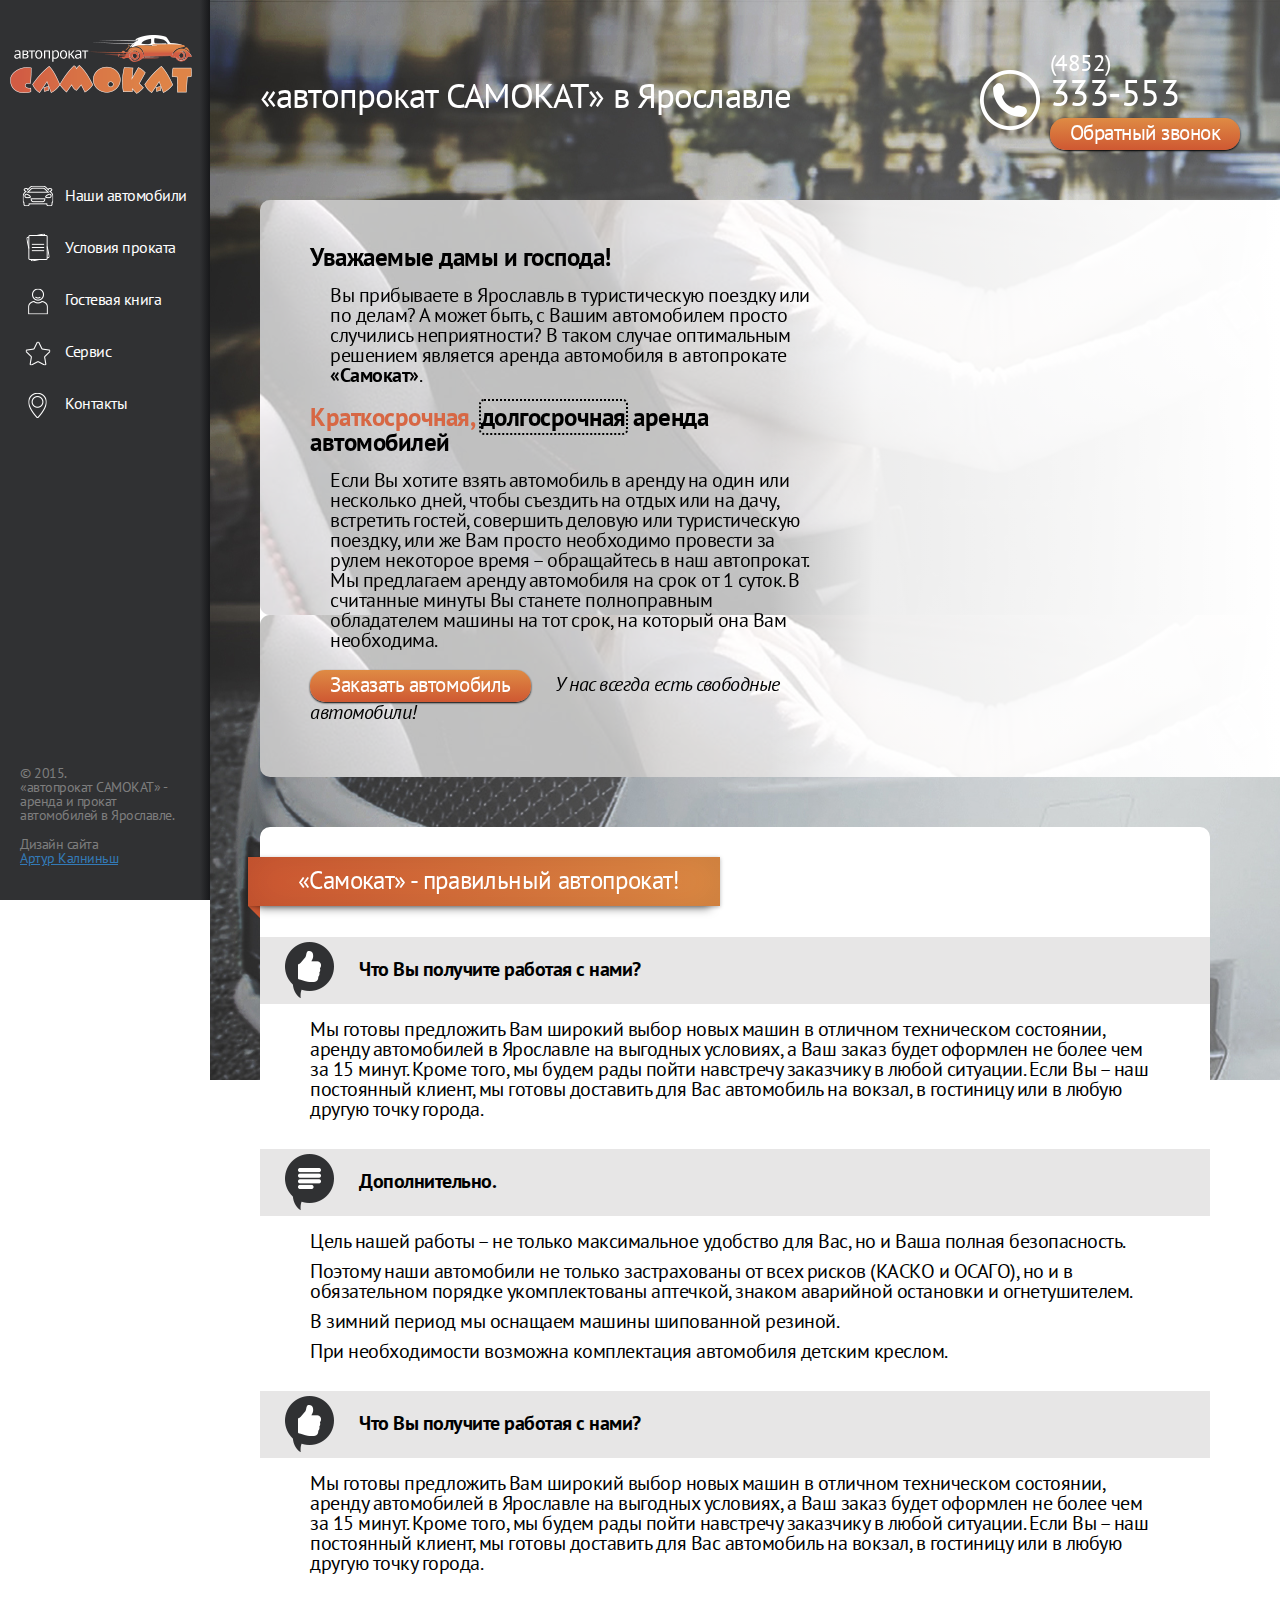
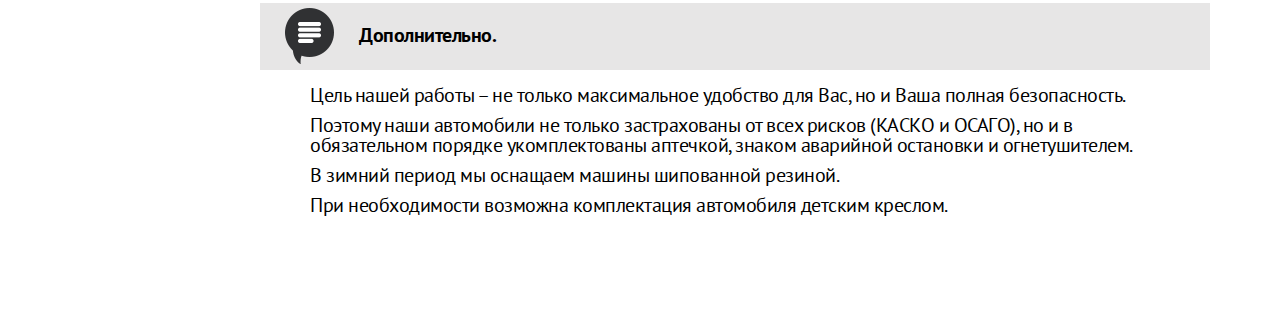
==== commit 33a4ff19: "+" ====
--- a/index.htm
+++ b/index.htm
@@ -13,11 +13,11 @@
     <script src="https://oss.maxcdn.com/html5shiv/3.7.2/html5shiv.min.js"></script>
     <script src="https://oss.maxcdn.com/respond/1.4.2/respond.min.js"></script>
   <![endif]-->
+  <link rel="stylesheet" href="f/css/main.css">
   <script src="f/js/jquery-1.11.3.min.js"></script>
-  <link rel="stylesheet" href="f/css/main.css">
+  <script src="f/js/stickyfill.min.js"></script>
   <script src="f/js/common.js"></script>
-  <link href="http://fonts.googleapis.com/css?family=Open+Sans:regular,italic,bold,bolditalic&subset=cyrillic" rel="stylesheet" type="text/css" />
-  <link href='http://fonts.googleapis.com/css?family=Roboto:300,400,500,700&subset=cyrillic' rel='stylesheet' type='text/css'>
+  <link href='https://fonts.googleapis.com/css?family=PT+Sans:400,700,400italic,700italic&subset=latin,cyrillic' rel='stylesheet' type='text/css'>
   <script>
     $(document).ready(function(){
       
@@ -25,6 +25,74 @@
   </script>
 </head>
 <body>
-  
+  <div class="main">
+    <a href="/" class="logo">
+      <img src="f/i/logo.png" alt="">
+    </a>
+    <ul class="main-menu">
+      <li class="main-menu__item"><a href="#"><span><i class="icon-car"></i></span>Наши автомобили</a></li>
+      <li class="main-menu__item"><a href="#"><span><i class="icon-list"></i></span>Условия проката</a></li>
+      <li class="main-menu__item"><a href="#"><span><i class="icon-man"></i></span>Гостевая книга</a></li>
+      <li class="main-menu__item"><a href="#"><span><i class="icon-star"></i></span>Сервис</a></li>
+      <li class="main-menu__item"><a href="#"><span><i class="icon-marker"></i></span>Контакты</a></li>
+    </ul>
+    <p class="main__copyright">
+      © 2015. <br>
+      <span>«автопрокат САМОКАТ» - аренда и прокат автомобилей в Ярославле.</span>
+      Дизайн сайта <br>
+      <a href="#">Артур Калниньш</a>
+    </p>
+  </div>
+  <div class="wrap">
+    <div class="back"><img src="f/i/back/1.jpg" alt=""></div>
+    <div class="holder">
+      <h1 class="main__title">«автопрокат САМОКАТ» в Ярославле</h1>
+      <div class="preface">
+        <div class="preface__info">
+          <p class="preface__title">Уважаемые дамы и господа!</p>
+          <p class="preface__text">Вы прибываете в Ярославль в туристическую поездку или по делам? А может быть, с Вашим автомобилем просто случились неприятности? В таком случае оптимальным решением является аренда автомобиля в автопрокате <b>«Самокат»</b>.</p>
+          <p class="preface__title"><span class="preface__title-orange">Краткосрочная,</span> <span class="preface__title-dotted">долгосрочная</span> аренда автомобилей</p>
+          <p class="preface__text">Если Вы хотите взять автомобиль в аренду на один или несколько дней, чтобы съездить на отдых или на дачу, встретить гостей, совершить деловую или туристическую поездку, или же Вам просто необходимо провести за рулем некоторое время – обращайтесь в наш автопрокат. Мы предлагаем аренду автомобиля на срок от 1 суток. В считанные минуты Вы станете полноправным обладателем машины на тот срок, на который она Вам необходима.</p>
+          <a href="#" class="btn preface__btn">Заказать автомобиль</a>
+          <span class="preface__hint">У нас всегда есть свободные автомобили!</span>
+        </div>
+      </div>
+      <div class="content">
+        <p class="content__title">«Самокат» - правильный автопрокат!</p>
+        <p class="content__subtitle"><i class="icon-finger"></i>Что Вы получите работая с нами?</p>
+        <p class="content__text">Мы готовы предложить Вам широкий выбор новых машин в отличном техническом состоянии, аренду
+        автомобилей в Ярославле на выгодных условиях, а Ваш заказ будет оформлен не более чем за 15
+        минут. Кроме того, мы будем рады пойти навстречу заказчику в любой ситуации. Если Вы – наш
+        постоянный клиент, мы готовы доставить для Вас автомобиль на вокзал, в гостиницу или в любую
+        другую точку города.</p>
+        <p class="content__subtitle"><i class="icon-add"></i>Дополнительно.</p>
+        <div class="content__text"><p>Цель нашей работы – не только максимальное удобство для Вас, но и Ваша полная безопасность.</p>
+        <p>Поэтому наши автомобили не только застрахованы от всех рисков (КАСКО и ОСАГО), но и в обязательном порядке укомплектованы аптечкой, знаком аварийной остановки и огнетушителем.</p>
+        <p>В зимний период мы оснащаем машины шипованной резиной.</p>
+        При необходимости возможна комплектация автомобиля детским креслом.</div>
+        <p class="content__subtitle"><i class="icon-finger"></i>Что Вы получите работая с нами?</p>
+        <p class="content__text">Мы готовы предложить Вам широкий выбор новых машин в отличном техническом состоянии, аренду
+        автомобилей в Ярославле на выгодных условиях, а Ваш заказ будет оформлен не более чем за 15
+        минут. Кроме того, мы будем рады пойти навстречу заказчику в любой ситуации. Если Вы – наш
+        постоянный клиент, мы готовы доставить для Вас автомобиль на вокзал, в гостиницу или в любую
+        другую точку города.</p>
+        <p class="content__subtitle"><i class="icon-add"></i>Дополнительно.</p>
+        <div class="content__text"><p>Цель нашей работы – не только максимальное удобство для Вас, но и Ваша полная безопасность.</p>
+        <p>Поэтому наши автомобили не только застрахованы от всех рисков (КАСКО и ОСАГО), но и в обязательном порядке укомплектованы аптечкой, знаком аварийной остановки и огнетушителем.</p>
+        <p>В зимний период мы оснащаем машины шипованной резиной.</p>
+        При необходимости возможна комплектация автомобиля детским креслом.</div>
+      </div>
+      <div class="callback">
+        <p class="callback__num">
+          <span>(4852)</span>
+          333-553
+        </p>
+        <a href="#" class="callback__btn btn">Обратный звонок</a>
+      </div>
+    </div>
+  </div>
 </body>
-</html>+</html>
+
+
+
--- a/f/css/main.css
+++ b/f/css/main.css
@@ -58,10 +58,6 @@
 dfn {
   font-style: italic;
 }
-h1 {
-  margin: .67em 0;
-  font-size: 2em;
-}
 mark {
   color: #000;
   background: #ff0;
@@ -202,11 +198,12 @@
   -webkit-tap-highlight-color: rgba(0, 0, 0, 0);
 }
 body {
-  font-family: "Open Sans", sans-serif;
-  font-size: 16px;
-  line-height: 25px;
-  /* color: @blue; */
+  font-family: "PT Sans", sans-serif;
+  font-size: 20px;
+  line-height: 20px;
+  color: #000;
   background-color: #fff;
+  letter-spacing: -0.025em;
 }
 input,
 button,
@@ -355,6 +352,13 @@
 .h6 {
   font-size: 12px;
 }
+h1 {
+  font-size: 35px;
+  line-height: 40px;
+  color: #fff;
+  margin-bottom: 50px;
+  letter-spacing: -0.025em;
+}
 p {
   margin: 0;
 }
@@ -371,6 +375,7 @@
 ol {
   margin-top: 0;
   margin-bottom: 10px;
+  padding: 0;
 }
 ul ul,
 ol ul,
@@ -613,14 +618,17 @@
   bottom: 0;
   margin: auto;
 }
-.btn {
+.btn,
+.btn:active {
   display: inline-block;
-  padding: 6px 12px;
+  padding: 2px 20px 5px;
   margin-bottom: 0;
-  font-size: 14px;
+  font-size: 21px;
+  line-height: 25px;
+  color: #fff;
   font-weight: normal;
-  line-height: 1.42857143;
   text-align: center;
+  position: relative;
   white-space: nowrap;
   vertical-align: middle;
   -ms-touch-action: manipulation;
@@ -630,9 +638,52 @@
   -moz-user-select: none;
   -ms-user-select: none;
   user-select: none;
-  background-image: none;
-  border: 1px solid transparent;
-  border-radius: 4px;
+  border-radius: 15px;
+  background: -moz-linear-gradient(bottom, #cf5832 0%, #df8c44 100%);
+  background: -webkit-gradient(bottom top, bottom top, color-stop(0%, #cf5832), color-stop(100%, #df8b44));
+  background: -webkit-linear-gradient(bottom, #cf5832 0%, #df8b44 100%);
+  background: -o-linear-gradient(bottom, #cf5832 0%, #df8b44 100%);
+  background: -ms-linear-gradient(bottom, #cf5832 0%, #df8b44 100%);
+  background: linear-gradient(to top, #cf5832 0%, #df8b44 100%);
+  -webkit-box-shadow: 0 1px 2px 0 #000;
+  -moz-box-shadow: 0 1px 2px 0 #000;
+  box-shadow: 0 1px 2px 0 #000;
+  overflow: hidden;
+  z-index: 1;
+}
+.btn:hover,
+.btn:active:hover {
+  color: #fff !important;
+}
+.btn:hover:before,
+.btn:active:hover:before {
+  content: '';
+  position: absolute;
+  left: 0;
+  right: 0;
+  top: 0;
+  bottom: 0;
+  margin: auto;
+  background: #0c0e10;
+  opacity: .05;
+  z-index: -1;
+}
+.btn:focus,
+.btn:active:focus {
+  color: #fff !important;
+  outline: none !important;
+}
+.btn:active,
+.btn:active:active {
+  -webkit-box-shadow: 0 3px 4px 0 #000 inset;
+  -moz-box-shadow: 0 3px 4px 0 #000 inset;
+  box-shadow: 0 3px 4px 0 #000 inset;
+  background: -moz-linear-gradient(bottom, #cf5832 0%, #df8c44 100%);
+  background: -webkit-gradient(bottom top, bottom top, color-stop(0%, #cf5832), color-stop(100%, #df8b44));
+  background: -webkit-linear-gradient(bottom, #cf5832 0%, #df8b44 100%);
+  background: -o-linear-gradient(bottom, #cf5832 0%, #df8b44 100%);
+  background: -ms-linear-gradient(bottom, #cf5832 0%, #df8b44 100%);
+  background: linear-gradient(to top, #cf5832 0%, #df8b44 100%);
 }
 .btn:focus,
 .btn:active:focus,
@@ -3751,13 +3802,323 @@
 @-ms-viewport {
   width: device-width;
 }
-input[type=number]::-webkit-inner-spin-button,
-input[type=number]::-webkit-outer-spin-button {
-  -webkit-appearance: none;
-  -moz-appearance: none;
-  appearance: none;
-  margin: 0;
-}
-input[type=number] {
-  -moz-appearance: textfield;
-}
+[class^="icon-"],
+[class*=" icon-"] {
+  display: inline-block;
+  width: 14px;
+  height: 14px;
+  line-height: 14px;
+  vertical-align: middle;
+  background-image: url("../../f/i/icons.png");
+  background-repeat: no-repeat;
+}
+[class^='iconize-'],
+[class*=' iconize-'] {
+  position: relative;
+  display: inline-block;
+}
+[class^='iconize-']:before,
+[class*=' iconize-']:before {
+  position: absolute;
+  top: 0;
+  left: 0;
+  display: block;
+  content: '';
+  background: url('../../f/i/icons.png') -9999px -9999px no-repeat;
+}
+.icon-car {
+  width: 32px;
+  height: 22px;
+  background-position: 0 0;
+  margin: -3px 15px 0 0;
+}
+.icon-list {
+  width: 24px;
+  height: 29px;
+  margin: -3px 15px 0 0;
+  background-position: -32px 0;
+}
+.icon-man {
+  width: 20px;
+  height: 27px;
+  background-position: -58px 0;
+}
+.icon-star {
+  width: 26px;
+  height: 25px;
+  background-position: -78px 0;
+}
+.icon-marker {
+  width: 19px;
+  height: 27px;
+  background-position: -105px 0;
+}
+.icon-finger {
+  width: 49px;
+  height: 57px;
+  background-position: 0 -29px;
+  margin-right: 25px;
+}
+.icon-add {
+  width: 49px;
+  height: 57px;
+  background-position: -49px -29px;
+  margin-right: 25px;
+}
+.main {
+  width: 210px;
+  background: #303133;
+  position: fixed;
+  height: 100%;
+  top: 0;
+  left: 0;
+}
+.main__title {
+  margin-bottom: 85px;
+}
+.main:before {
+  content: '';
+  width: 10px;
+  height: 100%;
+  position: absolute;
+  right: 0;
+  top: 0;
+  background: -moz-linear-gradient(left, rgba(54, 55, 57, 0) 0%, #17181a 100%);
+  background: -webkit-gradient(left top, right top, color-stop(0%, rgba(54, 55, 57, 0.2)), color-stop(100%, #17181a));
+  background: -webkit-linear-gradient(left, rgba(54, 55, 57, 0) 0%, #17181a 100%);
+  background: -o-linear-gradient(left, rgba(54, 55, 57, 0) 0%, #17181a 100%);
+  background: -ms-linear-gradient(left, rgba(54, 55, 57, 0) 0%, #17181a 100%);
+  background: linear-gradient(to right, rgba(54, 55, 57, 0) 0%, #17181a 100%);
+}
+.main__copyright {
+  position: absolute;
+  bottom: 0;
+  left: 0;
+  font-size: 14px;
+  line-height: 14px;
+  color: #7e7e7e;
+  padding: 30px 20px 35px;
+}
+.main__copyright span {
+  margin-bottom: 15px;
+  display: inline-block;
+}
+.main__copyright a {
+  text-decoration: underline;
+}
+.logo {
+  margin-bottom: 75px;
+  padding: 35px 10px 0;
+  display: inline-block;
+  vertical-align: top;
+}
+.main-menu {
+  list-style: none;
+}
+.main-menu__item a,
+.main-menu__item p {
+  color: #fff;
+  font-size: 16px;
+  display: block;
+  line-height: 52px;
+  position: relative;
+  z-index: 1;
+  padding: 0 10px 0;
+}
+.main-menu__item a span,
+.main-menu__item p span {
+  width: 55px;
+  display: inline-block;
+  text-align: center;
+}
+.main-menu__item a span i,
+.main-menu__item p span i {
+  margin-right: 0;
+}
+.main-menu__item a:hover:before,
+.main-menu__item p:hover:before {
+  width: 100%;
+  height: 100%;
+  z-index: -1;
+  content: '';
+  position: absolute;
+  left: 0;
+  top: 0;
+  opacity: .2;
+  background: -moz-linear-gradient(left, #d76744 0%, #df8b44 100%);
+  background: -webkit-gradient(left top, right top, color-stop(0%, #d76744), color-stop(100%, #df8b44));
+  background: -webkit-linear-gradient(left, #d76744 0%, #df8b44 100%);
+  background: -o-linear-gradient(left, #d76744 0%, #df8b44 100%);
+  background: -ms-linear-gradient(left, #d76744 0%, #df8b44 100%);
+  background: linear-gradient(to right, #d76744 0%, #df8b44 100%);
+}
+.main-menu__item_active a:before,
+.main-menu__item_active p:before {
+  width: 100%;
+  height: 100%;
+  z-index: -1;
+  content: '';
+  position: absolute;
+  left: 0;
+  top: 0;
+  background: -moz-linear-gradient(left, #d76744 0%, #df8b44 100%);
+  background: -webkit-gradient(left top, right top, color-stop(0%, #d76744), color-stop(100%, #df8b44));
+  background: -webkit-linear-gradient(left, #d76744 0%, #df8b44 100%);
+  background: -o-linear-gradient(left, #d76744 0%, #df8b44 100%);
+  background: -ms-linear-gradient(left, #d76744 0%, #df8b44 100%);
+  background: linear-gradient(to right, #d76744 0%, #df8b44 100%);
+}
+.main-menu__item_active a:hover:before,
+.main-menu__item_active p:hover:before {
+  opacity: 1;
+}
+.wrap {
+  padding: 0 0 0 210px;
+}
+.back {
+  position: fixed;
+  z-index: -1;
+}
+.holder {
+  padding: 75px 50px 50px;
+  position: relative;
+}
+.content {
+  background: #fff;
+  border-radius: 10px;
+  max-width: 950px;
+  padding: 110px 50px 30px;
+  position: relative;
+}
+.content__title {
+  position: absolute;
+  top: 30px;
+  left: -12px;
+  padding: 5px 40px 8px 50px;
+  color: #fff;
+  font-size: 25px;
+  line-height: 36px;
+  background: #d76744;
+  letter-spacing: -0.025em;
+  display: block;
+  background: -moz-linear-gradient(left, #cf5832 0%, #df8c44 100%);
+  background: -webkit-gradient(left top, right top, color-stop(0%, #cf5832), color-stop(100%, #df8b44));
+  background: -webkit-linear-gradient(left, #cf5832 0%, #df8b44 100%);
+  background: -o-linear-gradient(left, #cf5832 0%, #df8b44 100%);
+  background: -ms-linear-gradient(left, #cf5832 0%, #df8b44 100%);
+  background: linear-gradient(to right, #cf5832 0%, #df8b44 100%);
+  -webkit-box-shadow: 0 12px 10px -10px rgba(0, 0, 0, 0.5), 0 1px 4px rgba(0, 0, 0, 0.3), 0 0 40px rgba(0, 0, 0, 0.1) inset;
+  -moz-box-shadow: 0 12px 10px -10px rgba(0, 0, 0, 0.5), 0 1px 4px rgba(0, 0, 0, 0.3), 0 0 40px rgba(0, 0, 0, 0.1) inset;
+  box-shadow: 0 12px 10px -10px rgba(0, 0, 0, 0.5), 0 1px 4px rgba(0, 0, 0, 0.3), 0 0 40px rgba(0, 0, 0, 0.1) inset;
+}
+.content__title:before {
+  position: absolute;
+  content: '';
+  border: 12px solid transparent;
+  border-top: 12px solid #cf5832;
+  border-bottom: none;
+  border-right: none;
+  left: 0;
+  z-index: -1;
+  top: 100%;
+}
+.content__subtitle {
+  margin: 0 -50px 15px;
+  display: block;
+  font-weight: bold;
+  line-height: 20px;
+  padding: 5px 25px;
+  background: -moz-linear-gradient(left, #e7e6e6 0%, #e7e6e6 100%);
+  background: -webkit-gradient(left top, right top, color-stop(0%, #e7e6e6), color-stop(100%, #e7e6e6));
+  background: -webkit-linear-gradient(left, #e7e6e6 0%, #e7e6e6 100%);
+  background: -o-linear-gradient(left, #e7e6e6 0%, #e7e6e6 100%);
+  background: -ms-linear-gradient(left, #e7e6e6 0%, #e7e6e6 100%);
+  background: linear-gradient(to right, #e7e6e6 0%, #e7e6e6 100%);
+}
+.content__text {
+  margin-bottom: 30px;
+}
+.content__text p {
+  margin-bottom: 10px;
+}
+.callback {
+  position: absolute;
+  right: 40px;
+  top: 50px;
+  padding-left: 70px;
+}
+.callback:before {
+  position: absolute;
+  content: '';
+  width: 60px;
+  height: 60px;
+  display: inline-block;
+  background: url(../../f/i/icons.png) -8px -94px;
+  top: 0;
+  bottom: 0;
+  left: 0;
+  margin: auto 0;
+}
+.callback__num {
+  font-size: 37px;
+  line-height: 35px;
+  color: #fff;
+  margin-bottom: 8px;
+}
+.callback__num span {
+  font-size: 23px;
+  display: block;
+  line-height: 25px;
+}
+.preface {
+  border-radius: 10px 0 0 10px;
+  margin-right: -50px;
+  padding: 45px 50px 55px;
+  background: #ffffff url(../../f/i/preface-back.png);
+  margin-bottom: 50px;
+  position: relative;
+  z-index: 1;
+}
+.preface:before {
+  content: '';
+  position: absolute;
+  right: 0;
+  top: 0;
+  width: 50%;
+  height: 100%;
+  background: -moz-linear-gradient(left, rgba(255, 255, 255, 0) 0%, rgba(255, 255, 255, 0.7) 20%, #ffffff 100%);
+  background: -webkit-gradient(left top, right top, color-stop(0%, rgba(255, 255, 255, 0)), color-stop(20%, rgba(255, 255, 255, 0.7)), color-stop(100%, #ffffff));
+  background: -webkit-linear-gradient(left, rgba(255, 255, 255, 0) 0%, rgba(255, 255, 255, 0.7) 20%, #ffffff 100%);
+  background: -o-linear-gradient(left, rgba(255, 255, 255, 0) 0%, rgba(255, 255, 255, 0.7) 20%, #ffffff 100%);
+  background: -ms-linear-gradient(left, rgba(255, 255, 255, 0) 0%, rgba(255, 255, 255, 0.7) 20%, #ffffff 100%);
+  background: linear-gradient(to right, rgba(255, 255, 255, 0) 0%, rgba(255, 255, 255, 0.7) 20%, #ffffff 100%);
+  z-index: -1;
+}
+.preface__info {
+  width: 55%;
+  display: inline-block;
+  vertical-align: top;
+}
+.preface__title {
+  font-weight: bold;
+  font-size: 25px;
+  line-height: 25px;
+  margin-bottom: 15px;
+}
+.preface__title-orange {
+  color: #d76744;
+}
+.preface__title-dotted {
+  border: 2px dotted #000;
+  border-radius: 5px;
+}
+.preface__text {
+  padding-left: 20px;
+  margin-bottom: 20px;
+}
+.preface__btn {
+  margin-right: 20px;
+}
+.preface__hint {
+  font-style: italic;
+}
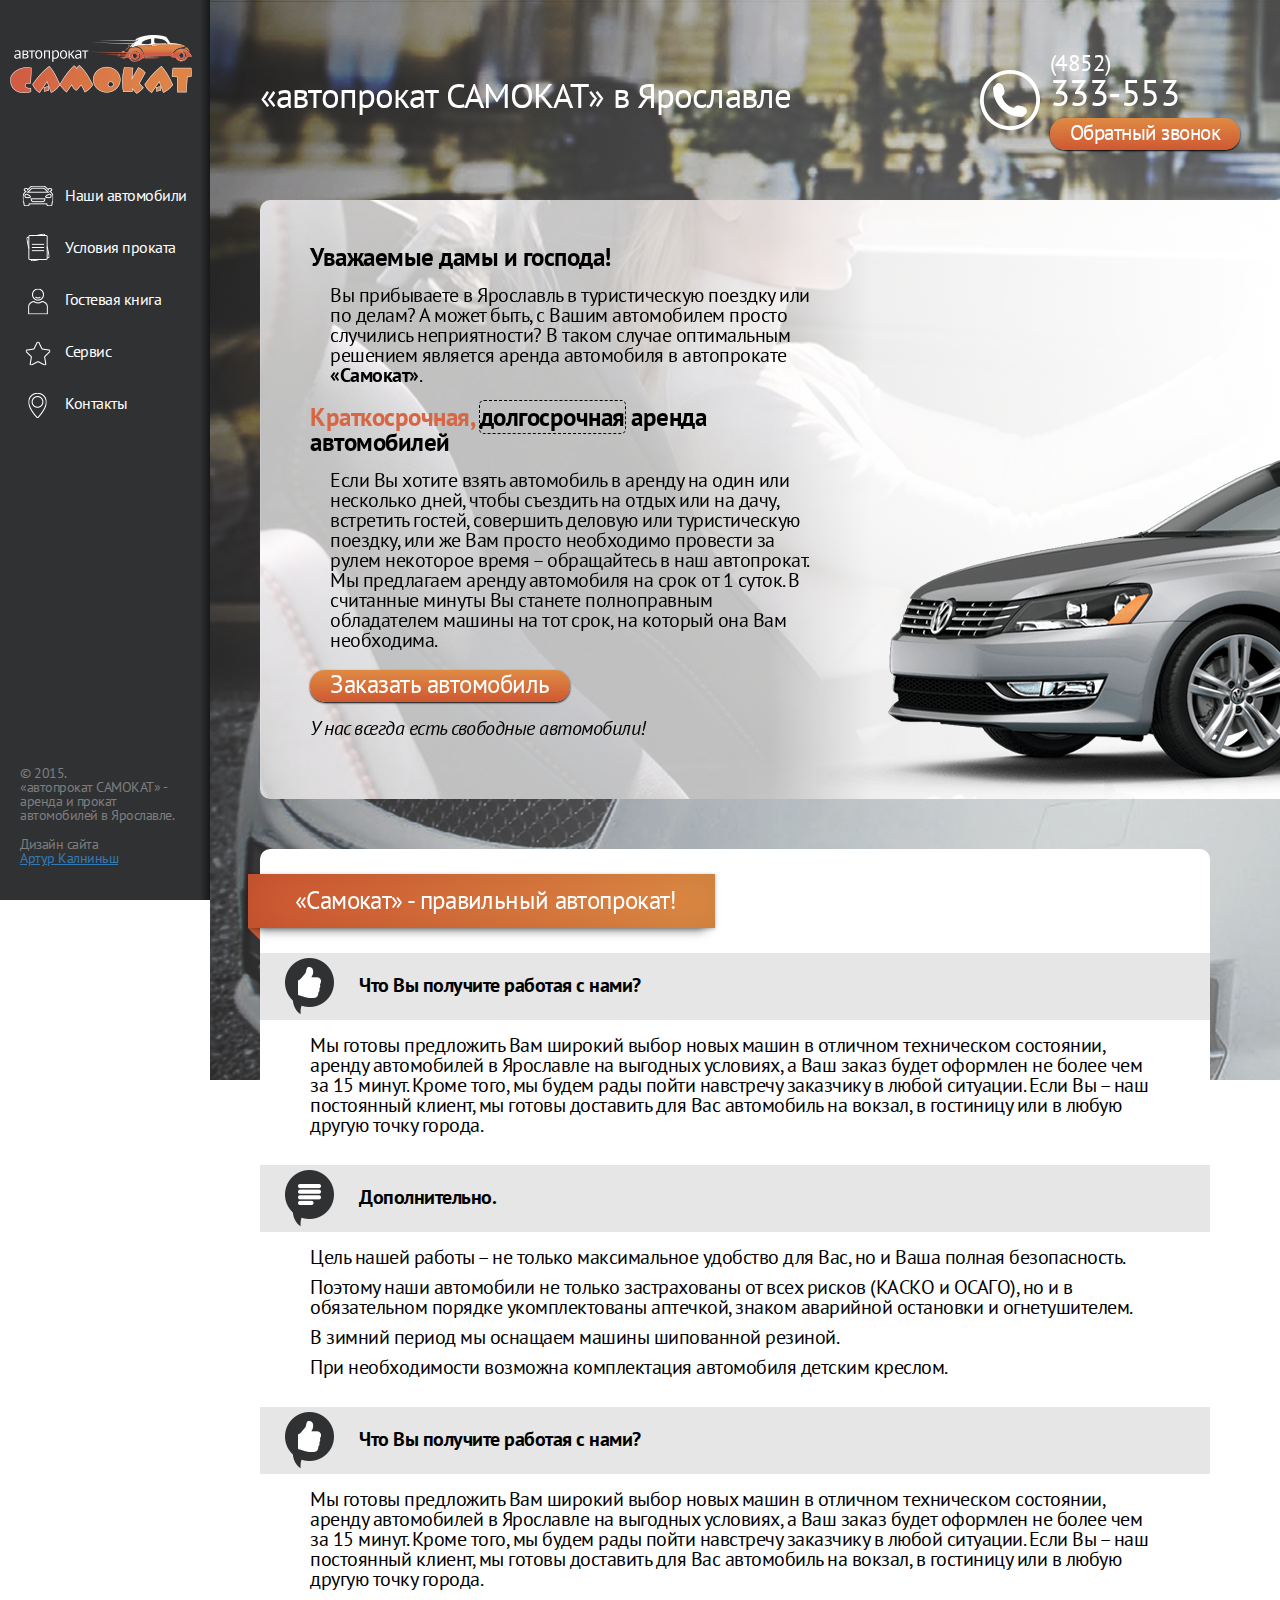
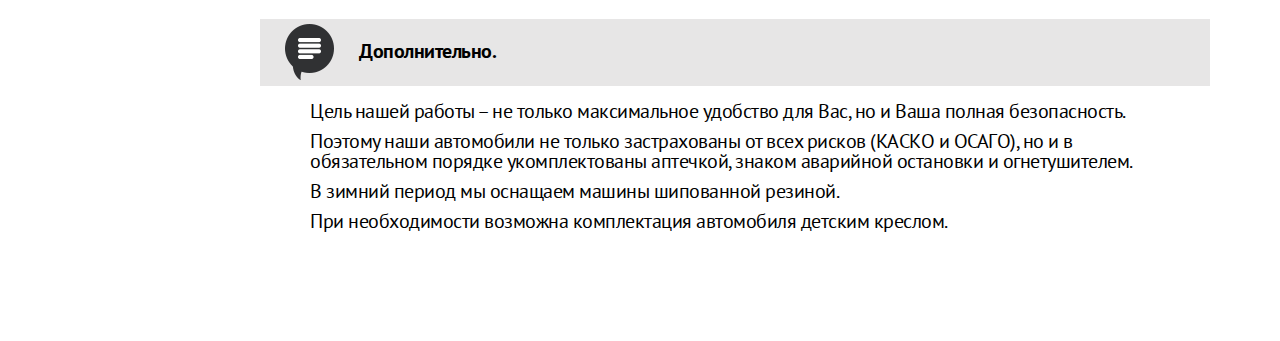
==== commit 78f3dea7: "Главная" ====
--- a/index.htm
+++ b/index.htm
@@ -26,35 +26,61 @@
 </head>
 <body>
   <div class="main">
-    <a href="/" class="logo">
+    <div class="main__holder">
+      <a href="/" class="logo">
       <img src="f/i/logo.png" alt="">
-    </a>
-    <ul class="main-menu">
-      <li class="main-menu__item"><a href="#"><span><i class="icon-car"></i></span>Наши автомобили</a></li>
-      <li class="main-menu__item"><a href="#"><span><i class="icon-list"></i></span>Условия проката</a></li>
-      <li class="main-menu__item"><a href="#"><span><i class="icon-man"></i></span>Гостевая книга</a></li>
-      <li class="main-menu__item"><a href="#"><span><i class="icon-star"></i></span>Сервис</a></li>
-      <li class="main-menu__item"><a href="#"><span><i class="icon-marker"></i></span>Контакты</a></li>
-    </ul>
-    <p class="main__copyright">
-      © 2015. <br>
-      <span>«автопрокат САМОКАТ» - аренда и прокат автомобилей в Ярославле.</span>
-      Дизайн сайта <br>
-      <a href="#">Артур Калниньш</a>
-    </p>
+      </a>
+      <div class="callback">
+        <p class="callback__num">
+          <span>(4852)</span>
+          333-553
+        </p>
+      </div>
+      <ul class="main-menu">
+        <li class="main-menu__item"><a href="#"><span><i class="icon-car"></i></span>Наши автомобили</a></li>
+        <li class="main-menu__item"><a href="#"><span><i class="icon-list"></i></span>Условия проката</a></li>
+        <li class="main-menu__item"><a href="#"><span><i class="icon-man"></i></span>Гостевая книга</a></li>
+        <li class="main-menu__item"><a href="#"><span><i class="icon-star"></i></span>Сервис</a></li>
+        <li class="main-menu__item"><a href="#"><span><i class="icon-marker"></i></span>Контакты</a></li>
+      </ul>
+      <p class="main__copyright">
+        © 2015. <br>
+        <span>«автопрокат САМОКАТ» - аренда и прокат автомобилей в Ярославле.</span>
+        Дизайн сайта <br>
+        <a href="#">Артур Калниньш</a>
+      </p>
+    </div>
   </div>
   <div class="wrap">
+    <div class="header">
+      <div class="header__ham">
+        <a href="#">&nbsp;</a>
+      </div>
+      <a href="/" class="logo">
+        <img src="f/i/logo.png" alt="">
+      </a>
+      <div class="callback">
+        <p class="callback__num">
+          <span>(4852)</span>
+          333-553
+        </p>
+      </div>
+    </div>
     <div class="back"><img src="f/i/back/1.jpg" alt=""></div>
     <div class="holder">
-      <h1 class="main__title">«автопрокат САМОКАТ» в Ярославле</h1>
+      <h1 class="main-title">«автопрокат САМОКАТ» в Ярославле</h1>
       <div class="preface">
-        <div class="preface__info">
-          <p class="preface__title">Уважаемые дамы и господа!</p>
-          <p class="preface__text">Вы прибываете в Ярославль в туристическую поездку или по делам? А может быть, с Вашим автомобилем просто случились неприятности? В таком случае оптимальным решением является аренда автомобиля в автопрокате <b>«Самокат»</b>.</p>
-          <p class="preface__title"><span class="preface__title-orange">Краткосрочная,</span> <span class="preface__title-dotted">долгосрочная</span> аренда автомобилей</p>
-          <p class="preface__text">Если Вы хотите взять автомобиль в аренду на один или несколько дней, чтобы съездить на отдых или на дачу, встретить гостей, совершить деловую или туристическую поездку, или же Вам просто необходимо провести за рулем некоторое время – обращайтесь в наш автопрокат. Мы предлагаем аренду автомобиля на срок от 1 суток. В считанные минуты Вы станете полноправным обладателем машины на тот срок, на который она Вам необходима.</p>
-          <a href="#" class="btn preface__btn">Заказать автомобиль</a>
-          <span class="preface__hint">У нас всегда есть свободные автомобили!</span>
+        <div class="preface__wrap">
+          <div class="preface__holder">
+            <div class="preface__info">
+              <p class="preface__title">Уважаемые дамы и господа!</p>
+              <p class="preface__text">Вы прибываете в Ярославль в туристическую поездку или по делам? А может быть, с Вашим автомобилем просто случились неприятности? В таком случае оптимальным решением является аренда автомобиля в автопрокате <b>«Самокат»</b>.</p>
+              <p class="preface__title"><span class="preface__title-orange">Краткосрочная,</span> <span class="preface__title-dotted">долгосрочная</span> аренда автомобилей</p>
+              <p class="preface__text">Если Вы хотите взять автомобиль в аренду на один или несколько дней, чтобы съездить на отдых или на дачу, встретить гостей, совершить деловую или туристическую поездку, или же Вам просто необходимо провести за рулем некоторое время – обращайтесь в наш автопрокат. Мы предлагаем аренду автомобиля на срок от 1 суток. В считанные минуты Вы станете полноправным обладателем машины на тот срок, на который она Вам необходима.</p>
+              <a href="#" class="btn preface__btn">Заказать автомобиль</a>
+              <span class="preface__hint">У нас всегда есть свободные автомобили!</span>
+            </div><div class="preface__img"><img src="f/i/preface-img.png" alt=""></div>
+          </div>
         </div>
       </div>
       <div class="content">
--- a/f/css/main.css
+++ b/f/css/main.css
@@ -675,9 +675,9 @@
 }
 .btn:active,
 .btn:active:active {
-  -webkit-box-shadow: 0 3px 4px 0 #000 inset;
-  -moz-box-shadow: 0 3px 4px 0 #000 inset;
-  box-shadow: 0 3px 4px 0 #000 inset;
+  -webkit-box-shadow: 0 3px 4px 0 rgba(12, 14, 16, 0.7) inset;
+  -moz-box-shadow: 0 3px 4px 0 rgba(12, 14, 16, 0.7) inset;
+  box-shadow: 0 3px 4px 0 rgba(12, 14, 16, 0.7) inset;
   background: -moz-linear-gradient(bottom, #cf5832 0%, #df8c44 100%);
   background: -webkit-gradient(bottom top, bottom top, color-stop(0%, #cf5832), color-stop(100%, #df8b44));
   background: -webkit-linear-gradient(bottom, #cf5832 0%, #df8b44 100%);
@@ -3866,15 +3866,52 @@
   margin-right: 25px;
 }
 .main {
-  width: 210px;
   background: #303133;
   position: fixed;
   height: 100%;
   top: 0;
+  z-index: 10;
   left: 0;
 }
-.main__title {
-  margin-bottom: 85px;
+.main__holder {
+  width: 210px;
+  position: relative;
+  height: 100%;
+}
+@media (max-width: 991px) {
+  .main {
+    overflow: hidden;
+    top: 90px;
+    max-width: 0;
+    padding-top: 30px;
+    -webkit-transition: max-width 0.5s ease;
+    -moz-transition: max-width 0.5s ease;
+    -o-transition: max-width 0.5s ease;
+    -ms-transition: max-width 0.5s ease;
+    transition: max-width 0.5s ease;
+  }
+  .main:after {
+    content: '';
+    width: 100%;
+    height: 10px;
+    position: absolute;
+    left: 0;
+    top: 0;
+    background: -moz-linear-gradient(bottom, rgba(54, 55, 57, 0) 0%, #17181a 100%);
+    background: -webkit-gradient(bottom top, top top, color-stop(0%, rgba(54, 55, 57, 0.2)), color-stop(100%, #17181a));
+    background: -webkit-linear-gradient(bottom, rgba(54, 55, 57, 0) 0%, #17181a 100%);
+    background: -o-linear-gradient(bottom, rgba(54, 55, 57, 0) 0%, #17181a 100%);
+    background: -ms-linear-gradient(bottom, rgba(54, 55, 57, 0) 0%, #17181a 100%);
+    background: linear-gradient(to top, rgba(54, 55, 57, 0) 0%, #17181a 100%);
+  }
+}
+.main_active {
+  max-width: 210px;
+}
+@media (max-width: 991px) {
+  .main .logo {
+    display: none;
+  }
 }
 .main:before {
   content: '';
@@ -3906,11 +3943,53 @@
 .main__copyright a {
   text-decoration: underline;
 }
+@media (max-width: 991px) {
+  .main__copyright {
+    bottom: 90px;
+  }
+}
+.main .callback {
+  display: none;
+  position: relative;
+  right: auto;
+  top: auto;
+  padding-left: 20px;
+}
+@media (max-width: 479px) {
+  .main .callback {
+    display: block;
+    margin-bottom: 15px;
+  }
+}
+.main .callback:before {
+  display: none;
+}
+.main-title {
+  margin-bottom: 85px;
+  padding-right: 280px;
+}
+@media (max-width: 991px) {
+  .main-title {
+    padding-right: 0;
+    margin-bottom: 50px;
+  }
+}
+@media (max-width: 479px) {
+  .main-title {
+    font-size: 30px;
+    line-height: 32px;
+  }
+}
 .logo {
   margin-bottom: 75px;
   padding: 35px 10px 0;
   display: inline-block;
   vertical-align: top;
+}
+@media (max-width: 479px) {
+  .logo {
+    margin-bottom: 30px;
+  }
 }
 .main-menu {
   list-style: none;
@@ -3974,6 +4053,12 @@
 }
 .wrap {
   padding: 0 0 0 210px;
+  min-width: 320px;
+}
+@media (max-width: 991px) {
+  .wrap {
+    padding-left: 0;
+  }
 }
 .back {
   position: fixed;
@@ -3982,25 +4067,61 @@
 .holder {
   padding: 75px 50px 50px;
   position: relative;
+}
+@media (max-width: 767px) {
+  .holder {
+    padding: 60px 35px 45px;
+  }
 }
 .content {
   background: #fff;
   border-radius: 10px;
   max-width: 950px;
-  padding: 110px 50px 30px;
+  padding: 25px 50px 30px;
   position: relative;
 }
+@media (max-width: 767px) {
+  .content {
+    padding: 30px 35px 30px;
+  }
+}
 .content__title {
-  position: absolute;
-  top: 30px;
-  left: -12px;
-  padding: 5px 40px 8px 50px;
+  padding: 8px 50px 10px 35px;
   color: #fff;
   font-size: 25px;
   line-height: 36px;
+  letter-spacing: -0.025em;
+  position: relative;
+  display: inline-block;
+  margin-left: -50px;
+  margin-bottom: 25px;
+  z-index: 1;
+}
+@media (max-width: 767px) {
+  .content__title {
+    margin-left: -35px;
+  }
+}
+.content__title:before {
+  position: absolute;
+  content: '';
+  border: 12px solid transparent;
+  border-top: 12px solid #cf5832;
+  border-bottom: none;
+  border-right: none;
+  left: -12px;
+  z-index: -1;
+  top: 100%;
+}
+.content__title:after {
+  position: absolute;
+  content: '';
   background: #d76744;
-  letter-spacing: -0.025em;
-  display: block;
+  top: 0;
+  width: 100%;
+  height: 100%;
+  left: -12px;
+  z-index: -1;
   background: -moz-linear-gradient(left, #cf5832 0%, #df8c44 100%);
   background: -webkit-gradient(left top, right top, color-stop(0%, #cf5832), color-stop(100%, #df8b44));
   background: -webkit-linear-gradient(left, #cf5832 0%, #df8b44 100%);
@@ -4011,16 +4132,13 @@
   -moz-box-shadow: 0 12px 10px -10px rgba(0, 0, 0, 0.5), 0 1px 4px rgba(0, 0, 0, 0.3), 0 0 40px rgba(0, 0, 0, 0.1) inset;
   box-shadow: 0 12px 10px -10px rgba(0, 0, 0, 0.5), 0 1px 4px rgba(0, 0, 0, 0.3), 0 0 40px rgba(0, 0, 0, 0.1) inset;
 }
-.content__title:before {
-  position: absolute;
-  content: '';
-  border: 12px solid transparent;
-  border-top: 12px solid #cf5832;
-  border-bottom: none;
-  border-right: none;
-  left: 0;
-  z-index: -1;
-  top: 100%;
+@media (max-width: 479px) {
+  .content__title {
+    font-size: 20px;
+    line-height: 30px;
+    display: block;
+    margin-right: -47px;
+  }
 }
 .content__subtitle {
   margin: 0 -50px 15px;
@@ -4035,17 +4153,43 @@
   background: -ms-linear-gradient(left, #e7e6e6 0%, #e7e6e6 100%);
   background: linear-gradient(to right, #e7e6e6 0%, #e7e6e6 100%);
 }
+@media (max-width: 767px) {
+  .content__subtitle {
+    margin: 0 -35px 15px;
+  }
+}
+@media (max-width: 479px) {
+  .content__subtitle {
+    font-size: 16px;
+    line-height: 18px;
+    padding: 20px 25px;
+  }
+  .content__subtitle i {
+    display: none;
+  }
+}
 .content__text {
   margin-bottom: 30px;
 }
 .content__text p {
   margin-bottom: 10px;
+}
+@media (max-width: 479px) {
+  .content__text {
+    font-size: 16px;
+    line-height: 18px;
+  }
 }
 .callback {
   position: absolute;
   right: 40px;
   top: 50px;
   padding-left: 70px;
+}
+@media (max-width: 991px) {
+  .callback {
+    display: none;
+  }
 }
 .callback:before {
   position: absolute;
@@ -4073,11 +4217,19 @@
 .preface {
   border-radius: 10px 0 0 10px;
   margin-right: -50px;
-  padding: 45px 50px 55px;
-  background: #ffffff url(../../f/i/preface-back.png);
+  padding: 45px 50px 45px;
+  background: #ffffff url(../../f/i/preface-back.png) 0 50% no-repeat;
   margin-bottom: 50px;
   position: relative;
   z-index: 1;
+  overflow: hidden;
+}
+@media (max-width: 767px) {
+  .preface {
+    padding: 45px 35px 55px;
+    margin-right: 0;
+    border-radius: 10px;
+  }
 }
 .preface:before {
   content: '';
@@ -4094,10 +4246,38 @@
   background: linear-gradient(to right, rgba(255, 255, 255, 0) 0%, rgba(255, 255, 255, 0.7) 20%, #ffffff 100%);
   z-index: -1;
 }
+@media (max-width: 1199px) {
+  .preface:before {
+    display: none;
+  }
+}
+.preface__wrap {
+  display: table;
+  width: 100%;
+}
+@media (max-width: 1199px) {
+  .preface__wrap {
+    display: block;
+  }
+}
+.preface__holder {
+  display: table-row;
+  width: 100%;
+}
+@media (max-width: 1199px) {
+  .preface__holder {
+    display: block;
+  }
+}
 .preface__info {
   width: 55%;
-  display: inline-block;
-  vertical-align: top;
+  display: table-cell;
+}
+@media (max-width: 1199px) {
+  .preface__info {
+    width: 100%;
+    display: block;
+  }
 }
 .preface__title {
   font-weight: bold;
@@ -4105,20 +4285,132 @@
   line-height: 25px;
   margin-bottom: 15px;
 }
+@media (max-width: 479px) {
+  .preface__title {
+    font-size: 20px;
+    line-height: 24px;
+  }
+}
 .preface__title-orange {
   color: #d76744;
 }
 .preface__title-dotted {
-  border: 2px dotted #000;
+  border: 1px dashed #000;
   border-radius: 5px;
 }
 .preface__text {
   padding-left: 20px;
   margin-bottom: 20px;
 }
-.preface__btn {
+@media (max-width: 767px) {
+  .preface__text {
+    padding-left: 0;
+  }
+}
+@media (max-width: 479px) {
+  .preface__text {
+    font-size: 16px;
+    line-height: 18px;
+  }
+}
+.preface__btn,
+.preface__btn:active {
   margin-right: 20px;
+  vertical-align: top;
+  font-size: 25px;
+  padding-left: 20px;
+  padding-right: 20px;
+  margin-bottom: 10px;
+}
+@media (max-width: 479px) {
+  .preface__btn,
+  .preface__btn:active {
+    font-size: 18px;
+    line-height: 20px;
+    padding-left: 10px;
+    padding-right: 10px;
+  }
 }
 .preface__hint {
   font-style: italic;
-}
+  display: inline-block;
+  vertical-align: top;
+  line-height: 32px;
+  margin-bottom: 10px;
+}
+@media (max-width: 479px) {
+  .preface__hint {
+    font-size: 18px;
+    line-height: 20px;
+  }
+}
+.preface__img {
+  display: table-cell;
+  position: relative;
+  width: 45%;
+}
+@media (max-width: 1199px) {
+  .preface__img {
+    display: none;
+  }
+}
+.preface__img img {
+  position: absolute;
+  left: 0;
+  bottom: -55px;
+}
+.header {
+  background: #303133;
+  height: 90px;
+  text-align: center;
+  position: -webkit-sticky;
+  position: sticky;
+  top: 0;
+  z-index: 10;
+  padding: 20px 25px;
+  display: none;
+}
+@media (max-width: 991px) {
+  .header {
+    display: block;
+  }
+}
+.header:before,
+.header:after {
+  content: '';
+  display: table;
+}
+.header .logo {
+  padding: 0;
+  margin: -5px 0 0 -100px;
+}
+@media (max-width: 479px) {
+  .header .logo {
+    margin-left: 0;
+  }
+}
+.header .callback {
+  display: block;
+  top: 15px;
+  right: 25px;
+  text-align: left;
+  padding: 0;
+}
+.header .callback:before {
+  display: none;
+}
+@media (max-width: 479px) {
+  .header .callback {
+    display: none;
+  }
+}
+.header__ham {
+  float: left;
+  padding-top: 12px;
+}
+.header__ham a {
+  width: 35px;
+  height: 25px;
+  display: block;
+  background: url(../../f/i/icons.png) 0 -154px;
+}
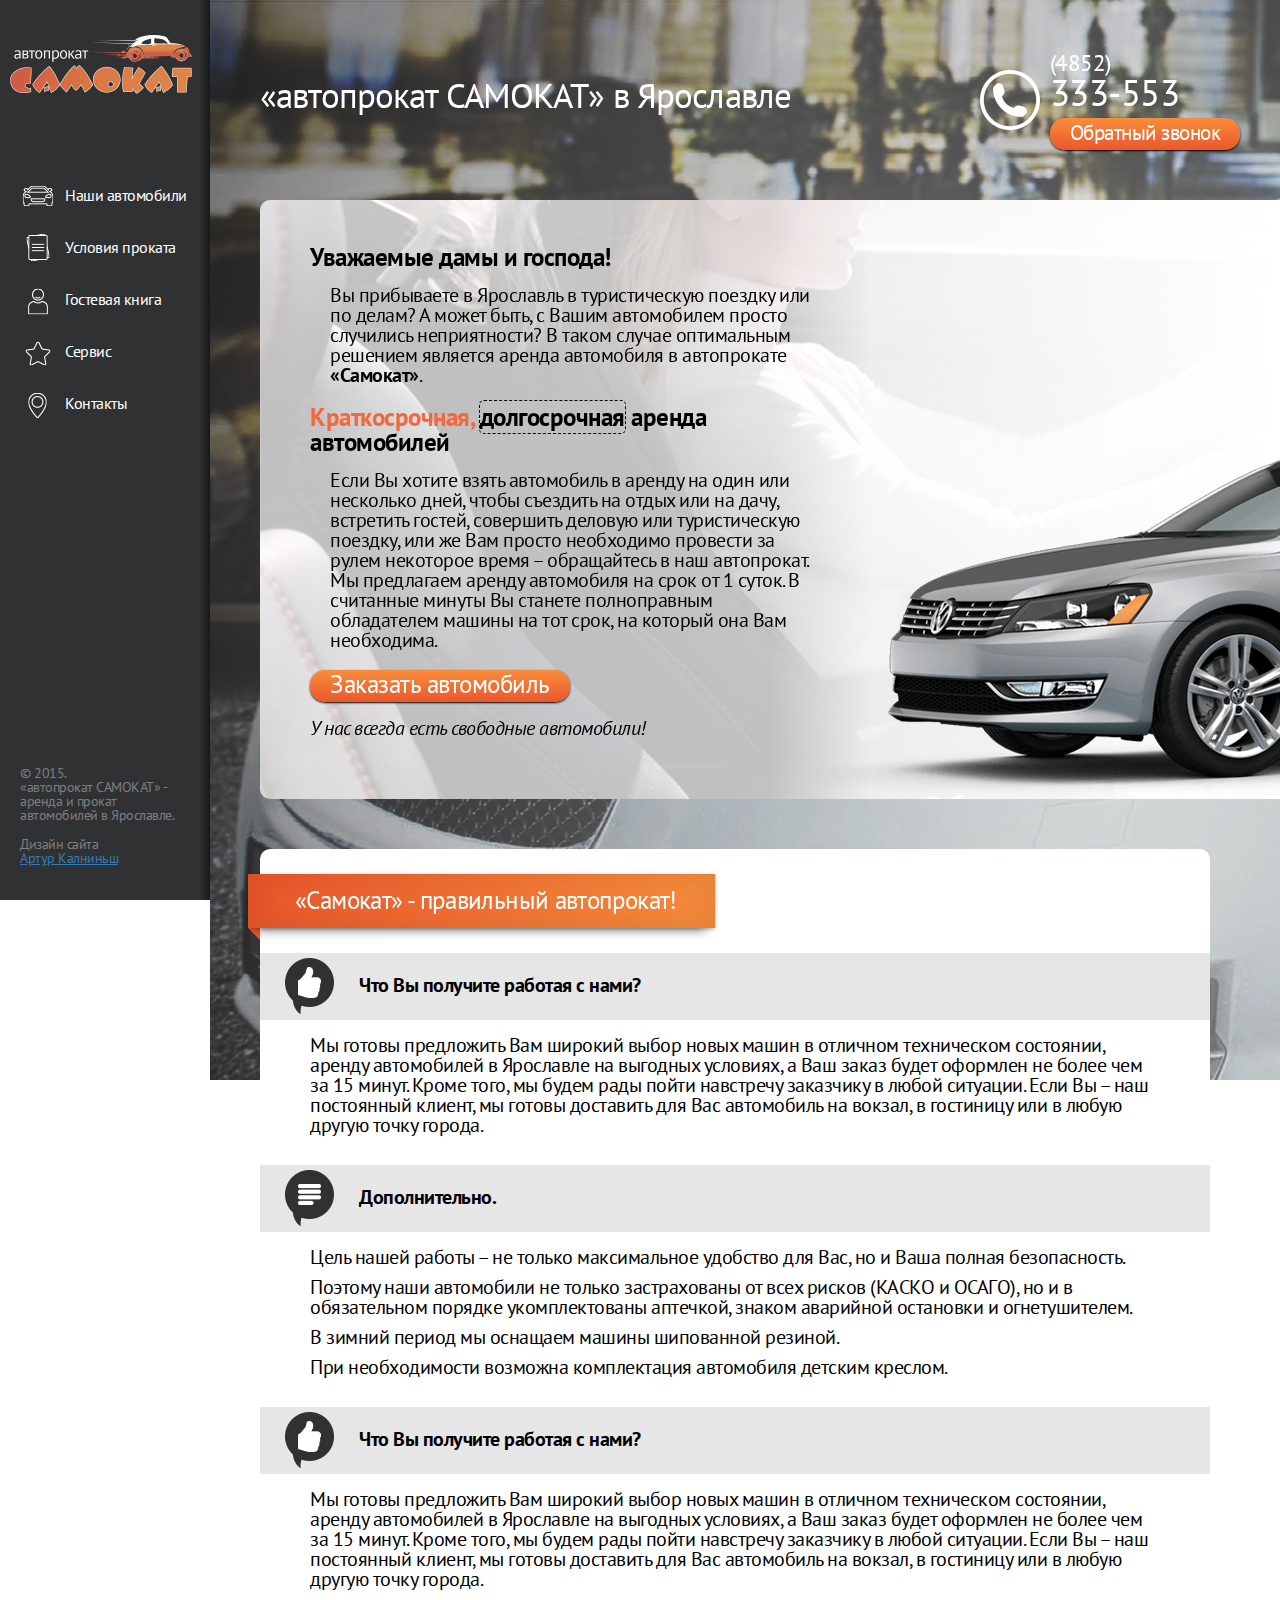
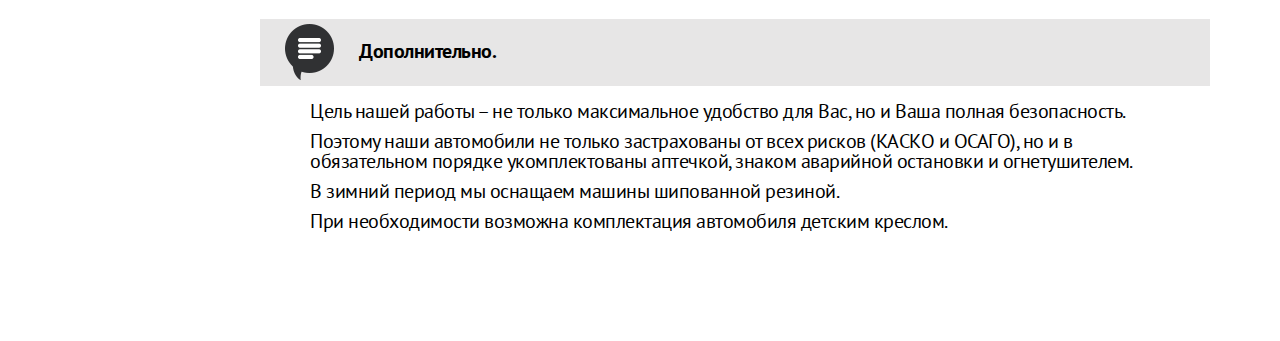
==== commit 92f32dc0: "+" ====
--- a/index.htm
+++ b/index.htm
@@ -15,7 +15,6 @@
   <![endif]-->
   <link rel="stylesheet" href="f/css/main.css">
   <script src="f/js/jquery-1.11.3.min.js"></script>
-  <script src="f/js/stickyfill.min.js"></script>
   <script src="f/js/common.js"></script>
   <link href='https://fonts.googleapis.com/css?family=PT+Sans:400,700,400italic,700italic&subset=latin,cyrillic' rel='stylesheet' type='text/css'>
   <script>
@@ -25,6 +24,20 @@
   </script>
 </head>
 <body>
+  <div class="header">
+    <div class="header__ham">
+      <a href="#">&nbsp;</a>
+    </div>
+    <a href="/" class="logo">
+      <img src="f/i/logo.png" alt="">
+    </a>
+    <div class="callback">
+      <p class="callback__num">
+        <span>(4852)</span>
+        333-553
+      </p>
+    </div>
+  </div>
   <div class="main">
     <div class="main__holder">
       <a href="/" class="logo">
@@ -52,20 +65,6 @@
     </div>
   </div>
   <div class="wrap">
-    <div class="header">
-      <div class="header__ham">
-        <a href="#">&nbsp;</a>
-      </div>
-      <a href="/" class="logo">
-        <img src="f/i/logo.png" alt="">
-      </a>
-      <div class="callback">
-        <p class="callback__num">
-          <span>(4852)</span>
-          333-553
-        </p>
-      </div>
-    </div>
     <div class="back"><img src="f/i/back/1.jpg" alt=""></div>
     <div class="holder">
       <h1 class="main-title">«автопрокат САМОКАТ» в Ярославле</h1>
--- a/f/css/main.css
+++ b/f/css/main.css
@@ -639,12 +639,12 @@
   -ms-user-select: none;
   user-select: none;
   border-radius: 15px;
-  background: -moz-linear-gradient(bottom, #cf5832 0%, #df8c44 100%);
-  background: -webkit-gradient(bottom top, bottom top, color-stop(0%, #cf5832), color-stop(100%, #df8b44));
-  background: -webkit-linear-gradient(bottom, #cf5832 0%, #df8b44 100%);
-  background: -o-linear-gradient(bottom, #cf5832 0%, #df8b44 100%);
-  background: -ms-linear-gradient(bottom, #cf5832 0%, #df8b44 100%);
-  background: linear-gradient(to top, #cf5832 0%, #df8b44 100%);
+  background: -moz-linear-gradient(bottom, #ec572b 0%, #f88d3c 100%);
+  background: -webkit-gradient(bottom top, bottom top, color-stop(0%, #ec572b), color-stop(100%, #f88d3c));
+  background: -webkit-linear-gradient(bottom, #ec572b 0%, #f88d3c 100%);
+  background: -o-linear-gradient(bottom, #ec572b 0%, #f88d3c 100%);
+  background: -ms-linear-gradient(bottom, #ec572b 0%, #f88d3c 100%);
+  background: linear-gradient(to top, #ec572b 0%, #f88d3c 100%);
   -webkit-box-shadow: 0 1px 2px 0 #000;
   -moz-box-shadow: 0 1px 2px 0 #000;
   box-shadow: 0 1px 2px 0 #000;
@@ -678,12 +678,12 @@
   -webkit-box-shadow: 0 3px 4px 0 rgba(12, 14, 16, 0.7) inset;
   -moz-box-shadow: 0 3px 4px 0 rgba(12, 14, 16, 0.7) inset;
   box-shadow: 0 3px 4px 0 rgba(12, 14, 16, 0.7) inset;
-  background: -moz-linear-gradient(bottom, #cf5832 0%, #df8c44 100%);
-  background: -webkit-gradient(bottom top, bottom top, color-stop(0%, #cf5832), color-stop(100%, #df8b44));
-  background: -webkit-linear-gradient(bottom, #cf5832 0%, #df8b44 100%);
-  background: -o-linear-gradient(bottom, #cf5832 0%, #df8b44 100%);
-  background: -ms-linear-gradient(bottom, #cf5832 0%, #df8b44 100%);
-  background: linear-gradient(to top, #cf5832 0%, #df8b44 100%);
+  background: -moz-linear-gradient(bottom, #ec572b 0%, #f88d3c 100%);
+  background: -webkit-gradient(bottom top, bottom top, color-stop(0%, #ec572b), color-stop(100%, #f88d3c));
+  background: -webkit-linear-gradient(bottom, #ec572b 0%, #f88d3c 100%);
+  background: -o-linear-gradient(bottom, #ec572b 0%, #f88d3c 100%);
+  background: -ms-linear-gradient(bottom, #ec572b 0%, #f88d3c 100%);
+  background: linear-gradient(to top, #ec572b 0%, #f88d3c 100%);
 }
 .btn:focus,
 .btn:active:focus,
@@ -3881,14 +3881,17 @@
 @media (max-width: 991px) {
   .main {
     overflow: hidden;
-    top: 90px;
-    max-width: 0;
-    padding-top: 30px;
-    -webkit-transition: max-width 0.5s ease;
-    -moz-transition: max-width 0.5s ease;
-    -o-transition: max-width 0.5s ease;
-    -ms-transition: max-width 0.5s ease;
-    transition: max-width 0.5s ease;
+    max-height: 0;
+    width: 100%;
+    -webkit-transition: max-height 0 linear;
+    -moz-transition: max-height 0 linear;
+    -o-transition: max-height 0 linear;
+    -ms-transition: max-height 0 linear;
+    transition: max-height 0 linear;
+  }
+  .main__holder {
+    width: 100%;
+    height: auto;
   }
   .main:after {
     content: '';
@@ -3906,7 +3909,23 @@
   }
 }
 .main_active {
-  max-width: 210px;
+  max-height: 100%;
+  position: relative;
+  height: auto;
+  padding-top: 10px;
+  -webkit-transition: max-height 0.7s ease;
+  -moz-transition: max-height 0.7s ease;
+  -o-transition: max-height 0.7s ease;
+  -ms-transition: max-height 0.7s ease;
+  transition: max-height 0.7s ease;
+}
+@media (max-width: 479px) {
+  .main_active {
+    padding-top: 30px;
+  }
+}
+.main_active:before {
+  display: none;
 }
 @media (max-width: 991px) {
   .main .logo {
@@ -3945,7 +3964,7 @@
 }
 @media (max-width: 991px) {
   .main__copyright {
-    bottom: 90px;
+    display: none;
   }
 }
 .main .callback {
@@ -4024,12 +4043,12 @@
   left: 0;
   top: 0;
   opacity: .2;
-  background: -moz-linear-gradient(left, #d76744 0%, #df8b44 100%);
-  background: -webkit-gradient(left top, right top, color-stop(0%, #d76744), color-stop(100%, #df8b44));
-  background: -webkit-linear-gradient(left, #d76744 0%, #df8b44 100%);
-  background: -o-linear-gradient(left, #d76744 0%, #df8b44 100%);
-  background: -ms-linear-gradient(left, #d76744 0%, #df8b44 100%);
-  background: linear-gradient(to right, #d76744 0%, #df8b44 100%);
+  background: -moz-linear-gradient(left, #f46840 0%, #f88d3c 100%);
+  background: -webkit-gradient(left top, right top, color-stop(0%, #f46840), color-stop(100%, #f88d3c));
+  background: -webkit-linear-gradient(left, #f46840 0%, #f88d3c 100%);
+  background: -o-linear-gradient(left, #f46840 0%, #f88d3c 100%);
+  background: -ms-linear-gradient(left, #f46840 0%, #f88d3c 100%);
+  background: linear-gradient(to right, #f46840 0%, #f88d3c 100%);
 }
 .main-menu__item_active a:before,
 .main-menu__item_active p:before {
@@ -4040,12 +4059,12 @@
   position: absolute;
   left: 0;
   top: 0;
-  background: -moz-linear-gradient(left, #d76744 0%, #df8b44 100%);
-  background: -webkit-gradient(left top, right top, color-stop(0%, #d76744), color-stop(100%, #df8b44));
-  background: -webkit-linear-gradient(left, #d76744 0%, #df8b44 100%);
-  background: -o-linear-gradient(left, #d76744 0%, #df8b44 100%);
-  background: -ms-linear-gradient(left, #d76744 0%, #df8b44 100%);
-  background: linear-gradient(to right, #d76744 0%, #df8b44 100%);
+  background: -moz-linear-gradient(left, #f46840 0%, #f88d3c 100%);
+  background: -webkit-gradient(left top, right top, color-stop(0%, #f46840), color-stop(100%, #f88d3c));
+  background: -webkit-linear-gradient(left, #f46840 0%, #f88d3c 100%);
+  background: -o-linear-gradient(left, #f46840 0%, #f88d3c 100%);
+  background: -ms-linear-gradient(left, #f46840 0%, #f88d3c 100%);
+  background: linear-gradient(to right, #f46840 0%, #f88d3c 100%);
 }
 .main-menu__item_active a:hover:before,
 .main-menu__item_active p:hover:before {
@@ -4063,6 +4082,7 @@
 .back {
   position: fixed;
   z-index: -1;
+  top: 0;
 }
 .holder {
   padding: 75px 50px 50px;
@@ -4106,7 +4126,7 @@
   position: absolute;
   content: '';
   border: 12px solid transparent;
-  border-top: 12px solid #cf5832;
+  border-top: 12px solid #ec572b;
   border-bottom: none;
   border-right: none;
   left: -12px;
@@ -4116,18 +4136,18 @@
 .content__title:after {
   position: absolute;
   content: '';
-  background: #d76744;
+  background: #f46840;
   top: 0;
   width: 100%;
   height: 100%;
   left: -12px;
   z-index: -1;
-  background: -moz-linear-gradient(left, #cf5832 0%, #df8c44 100%);
-  background: -webkit-gradient(left top, right top, color-stop(0%, #cf5832), color-stop(100%, #df8b44));
-  background: -webkit-linear-gradient(left, #cf5832 0%, #df8b44 100%);
-  background: -o-linear-gradient(left, #cf5832 0%, #df8b44 100%);
-  background: -ms-linear-gradient(left, #cf5832 0%, #df8b44 100%);
-  background: linear-gradient(to right, #cf5832 0%, #df8b44 100%);
+  background: -moz-linear-gradient(left, #ec572b 0%, #f88d3c 100%);
+  background: -webkit-gradient(left top, right top, color-stop(0%, #ec572b), color-stop(100%, #f88d3c));
+  background: -webkit-linear-gradient(left, #ec572b 0%, #f88d3c 100%);
+  background: -o-linear-gradient(left, #ec572b 0%, #f88d3c 100%);
+  background: -ms-linear-gradient(left, #ec572b 0%, #f88d3c 100%);
+  background: linear-gradient(to right, #ec572b 0%, #f88d3c 100%);
   -webkit-box-shadow: 0 12px 10px -10px rgba(0, 0, 0, 0.5), 0 1px 4px rgba(0, 0, 0, 0.3), 0 0 40px rgba(0, 0, 0, 0.1) inset;
   -moz-box-shadow: 0 12px 10px -10px rgba(0, 0, 0, 0.5), 0 1px 4px rgba(0, 0, 0, 0.3), 0 0 40px rgba(0, 0, 0, 0.1) inset;
   box-shadow: 0 12px 10px -10px rgba(0, 0, 0, 0.5), 0 1px 4px rgba(0, 0, 0, 0.3), 0 0 40px rgba(0, 0, 0, 0.1) inset;
@@ -4292,7 +4312,7 @@
   }
 }
 .preface__title-orange {
-  color: #d76744;
+  color: #f46840;
 }
 .preface__title-dotted {
   border: 1px dashed #000;
@@ -4363,12 +4383,9 @@
   background: #303133;
   height: 90px;
   text-align: center;
-  position: -webkit-sticky;
-  position: sticky;
-  top: 0;
-  z-index: 10;
   padding: 20px 25px;
   display: none;
+  min-width: 320px;
 }
 @media (max-width: 991px) {
   .header {
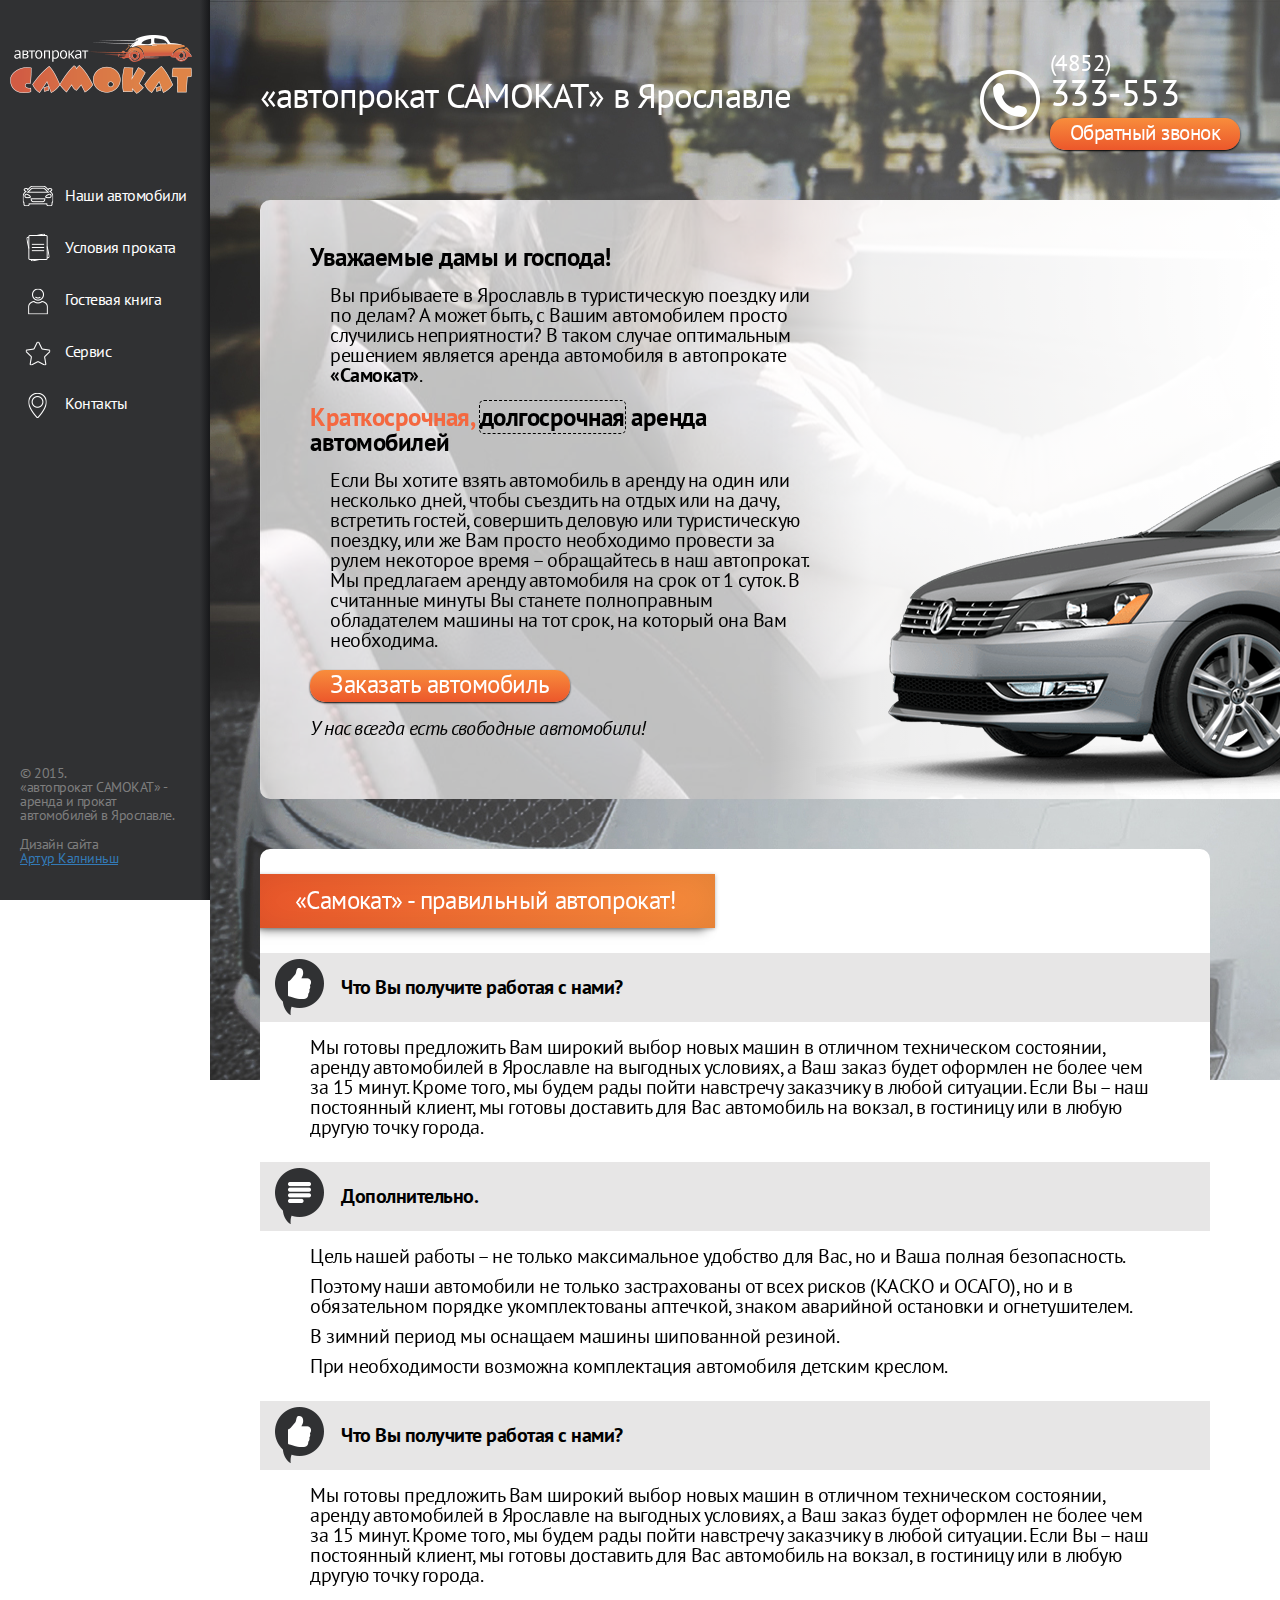
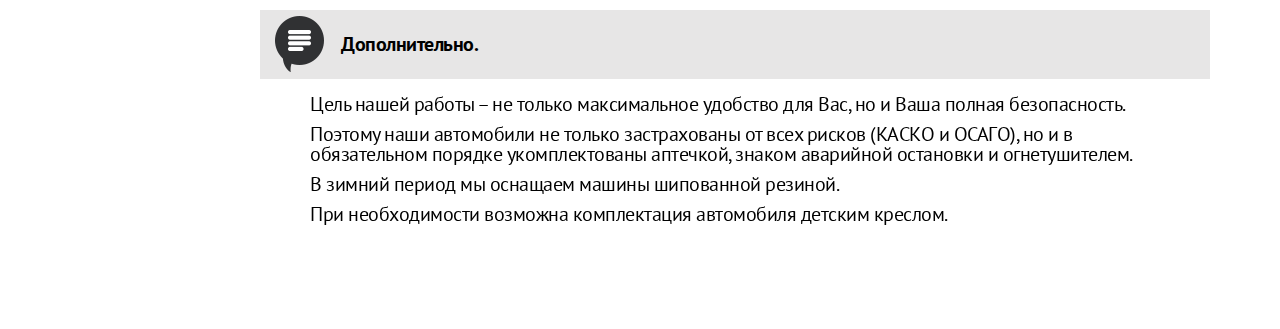
==== commit f409a304: "Условия" ====
--- a/index.htm
+++ b/index.htm
@@ -84,24 +84,24 @@
       </div>
       <div class="content">
         <p class="content__title">«Самокат» - правильный автопрокат!</p>
-        <p class="content__subtitle"><i class="icon-finger"></i>Что Вы получите работая с нами?</p>
+        <p class="content__subtitle iconize-finger"><span>Что Вы получите работая с нами?</span></p>
         <p class="content__text">Мы готовы предложить Вам широкий выбор новых машин в отличном техническом состоянии, аренду
         автомобилей в Ярославле на выгодных условиях, а Ваш заказ будет оформлен не более чем за 15
         минут. Кроме того, мы будем рады пойти навстречу заказчику в любой ситуации. Если Вы – наш
         постоянный клиент, мы готовы доставить для Вас автомобиль на вокзал, в гостиницу или в любую
         другую точку города.</p>
-        <p class="content__subtitle"><i class="icon-add"></i>Дополнительно.</p>
+        <p class="content__subtitle iconize-add"><span>Дополнительно.</span></p>
         <div class="content__text"><p>Цель нашей работы – не только максимальное удобство для Вас, но и Ваша полная безопасность.</p>
         <p>Поэтому наши автомобили не только застрахованы от всех рисков (КАСКО и ОСАГО), но и в обязательном порядке укомплектованы аптечкой, знаком аварийной остановки и огнетушителем.</p>
         <p>В зимний период мы оснащаем машины шипованной резиной.</p>
         При необходимости возможна комплектация автомобиля детским креслом.</div>
-        <p class="content__subtitle"><i class="icon-finger"></i>Что Вы получите работая с нами?</p>
+        <p class="content__subtitle iconize-finger"><span>Что Вы получите работая с нами?</span></p>
         <p class="content__text">Мы готовы предложить Вам широкий выбор новых машин в отличном техническом состоянии, аренду
         автомобилей в Ярославле на выгодных условиях, а Ваш заказ будет оформлен не более чем за 15
         минут. Кроме того, мы будем рады пойти навстречу заказчику в любой ситуации. Если Вы – наш
         постоянный клиент, мы готовы доставить для Вас автомобиль на вокзал, в гостиницу или в любую
         другую точку города.</p>
-        <p class="content__subtitle"><i class="icon-add"></i>Дополнительно.</p>
+        <p class="content__subtitle iconize-add"><span>Дополнительно.</span></p>
         <div class="content__text"><p>Цель нашей работы – не только максимальное удобство для Вас, но и Ваша полная безопасность.</p>
         <p>Поэтому наши автомобили не только застрахованы от всех рисков (КАСКО и ОСАГО), но и в обязательном порядке укомплектованы аптечкой, знаком аварийной остановки и огнетушителем.</p>
         <p>В зимний период мы оснащаем машины шипованной резиной.</p>
--- a/f/css/main.css
+++ b/f/css/main.css
@@ -3826,6 +3826,11 @@
   content: '';
   background: url('../../f/i/icons.png') -9999px -9999px no-repeat;
 }
+.pseudo {
+  border-bottom: 1px dashed;
+  line-height: 20px;
+  display: inline-block;
+}
 .icon-car {
   width: 32px;
   height: 22px;
@@ -3853,17 +3858,49 @@
   height: 27px;
   background-position: -105px 0;
 }
-.icon-finger {
+.iconize-finger,
+.iconize-add,
+.iconize-payment,
+.iconize-insurance,
+.iconize-docs,
+.iconize-age,
+.iconize-docs2 {
+  padding-left: 74px !important;
+}
+.iconize-finger:before,
+.iconize-add:before,
+.iconize-payment:before,
+.iconize-insurance:before,
+.iconize-docs:before,
+.iconize-age:before,
+.iconize-docs2:before {
   width: 49px;
   height: 57px;
+  left: 15px;
+  top: 2px;
+  bottom: 2px;
+  margin: auto 0;
+}
+.iconize-finger:before {
   background-position: 0 -29px;
-  margin-right: 25px;
-}
-.icon-add {
-  width: 49px;
-  height: 57px;
+}
+.iconize-add:before {
   background-position: -49px -29px;
-  margin-right: 25px;
+}
+.iconize-payment:before {
+  background-position: -98px -29px;
+}
+.iconize-insurance:before {
+  background-position: -147px -29px;
+}
+.iconize-docs:before {
+  background-position: -196px -29px;
+}
+.iconize-age:before {
+  background-position: -245px -29px;
+}
+.iconize-docs2:before {
+  background-position: -294px -29px;
 }
 .main {
   background: #303133;
@@ -3883,15 +3920,18 @@
     overflow: hidden;
     max-height: 0;
     width: 100%;
-    -webkit-transition: max-height 0 linear;
-    -moz-transition: max-height 0 linear;
-    -o-transition: max-height 0 linear;
-    -ms-transition: max-height 0 linear;
-    transition: max-height 0 linear;
+    position: relative;
+    height: auto;
+    -webkit-transition: max-height 0.7s cubic-bezier(0, 1.05, 0, 1);
+    -moz-transition: max-height 0.7s cubic-bezier(0, 1.05, 0, 1);
+    -o-transition: max-height 0.7s cubic-bezier(0, 1.05, 0, 1);
+    -ms-transition: max-height 0.7s cubic-bezier(0, 1.05, 0, 1);
+    transition: max-height 0.7s cubic-bezier(0, 1.05, 0, 1);
   }
   .main__holder {
     width: 100%;
     height: auto;
+    padding-top: 10px;
   }
   .main:after {
     content: '';
@@ -3908,21 +3948,18 @@
     background: linear-gradient(to top, rgba(54, 55, 57, 0) 0%, #17181a 100%);
   }
 }
+@media (max-width: 479px) {
+  .main__holder {
+    padding-top: 25px;
+  }
+}
 .main_active {
   max-height: 100%;
-  position: relative;
-  height: auto;
-  padding-top: 10px;
-  -webkit-transition: max-height 0.7s ease;
-  -moz-transition: max-height 0.7s ease;
-  -o-transition: max-height 0.7s ease;
-  -ms-transition: max-height 0.7s ease;
-  transition: max-height 0.7s ease;
-}
-@media (max-width: 479px) {
-  .main_active {
-    padding-top: 30px;
-  }
+  -webkit-transition: max-height 0.9s ease;
+  -moz-transition: max-height 0.9s ease;
+  -o-transition: max-height 0.9s ease;
+  -ms-transition: max-height 0.9s ease;
+  transition: max-height 0.9s ease;
 }
 .main_active:before {
   display: none;
@@ -3977,7 +4014,7 @@
 @media (max-width: 479px) {
   .main .callback {
     display: block;
-    margin-bottom: 15px;
+    margin-bottom: 10px;
   }
 }
 .main .callback:before {
@@ -4094,6 +4131,7 @@
   }
 }
 .content {
+  overflow: hidden;
   background: #fff;
   border-radius: 10px;
   max-width: 950px;
@@ -4164,8 +4202,8 @@
   margin: 0 -50px 15px;
   display: block;
   font-weight: bold;
-  line-height: 20px;
-  padding: 5px 25px;
+  line-height: 60px;
+  padding: 2px 25px 7px;
   background: -moz-linear-gradient(left, #e7e6e6 0%, #e7e6e6 100%);
   background: -webkit-gradient(left top, right top, color-stop(0%, #e7e6e6), color-stop(100%, #e7e6e6));
   background: -webkit-linear-gradient(left, #e7e6e6 0%, #e7e6e6 100%);
@@ -4173,6 +4211,12 @@
   background: -ms-linear-gradient(left, #e7e6e6 0%, #e7e6e6 100%);
   background: linear-gradient(to right, #e7e6e6 0%, #e7e6e6 100%);
 }
+.content__subtitle span {
+  display: inline-block;
+  vertical-align: middle;
+  line-height: 20px;
+  padding: 7px;
+}
 @media (max-width: 767px) {
   .content__subtitle {
     margin: 0 -35px 15px;
@@ -4180,19 +4224,24 @@
 }
 @media (max-width: 479px) {
   .content__subtitle {
-    font-size: 16px;
-    line-height: 18px;
-    padding: 20px 25px;
-  }
-  .content__subtitle i {
+    font-size: 18px;
+    line-height: 20px;
+    padding-left: 20px !important;
+  }
+  .content__subtitle:before {
     display: none;
   }
 }
 .content__text {
-  margin-bottom: 30px;
+  margin-bottom: 25px;
 }
 .content__text p {
   margin-bottom: 10px;
+}
+.content__text span {
+  padding-left: 10px;
+  display: block;
+  margin-bottom: 5px;
 }
 @media (max-width: 479px) {
   .content__text {
@@ -4431,3 +4480,226 @@
   display: block;
   background: url(../../f/i/icons.png) 0 -154px;
 }
+.catalog {
+  margin: 0 -50px;
+}
+@media (max-width: 767px) {
+  .catalog {
+    margin: 0 -35px;
+  }
+}
+.catalog__item {
+  position: relative;
+  overflow: hidden;
+  padding: 50px 25px;
+  z-index: 1;
+}
+.catalog__item:nth-child(odd) {
+  background: -moz-linear-gradient(left, #e8e7e7 0%, #e7e6e6 30%);
+  background: -webkit-gradient(left top, right top, color-stop(0%, #e8e7e7), color-stop(30%, rgba(232, 231, 231, 0)));
+  background: -webkit-linear-gradient(left, #e8e7e7 0%, rgba(232, 231, 231, 0) 30%);
+  background: -o-linear-gradient(left, #e8e7e7 0%, rgba(232, 231, 231, 0) 30%);
+  background: -ms-linear-gradient(left, #e8e7e7 0%, rgba(232, 231, 231, 0) 30%);
+  background: linear-gradient(to right, #e8e7e7 0%, rgba(232, 231, 231, 0) 30%);
+}
+.catalog__name {
+  font-weight: bold;
+  font-size: 35px;
+  color: #f46840;
+  letter-spacing: -0.025em;
+  margin-bottom: 5px;
+  line-height: 30px;
+}
+.catalog__detail {
+  color: #010101;
+  font-size: 16px;
+  line-height: 25px;
+  letter-spacing: -0.025em;
+  margin-bottom: 25px;
+}
+.catalog__price {
+  color: #f24941;
+  font-size: 52px;
+  font-weight: bold;
+  border: 2px dotted;
+  display: inline-block;
+  padding: 22px;
+  margin-bottom: 35px;
+}
+@media (max-width: 479px) {
+  .catalog__price {
+    font-size: 35px;
+  }
+}
+.catalog__btn a,
+.catalog__btn a:active {
+  font-size: 25px;
+  line-height: 30px;
+}
+@media (max-width: 479px) {
+  .catalog__btn a,
+  .catalog__btn a:active {
+    font-size: 20px;
+    padding-left: 10px;
+    padding-right: 10px;
+  }
+}
+.catalog img {
+  position: absolute;
+  bottom: 0;
+  left: 40%;
+  z-index: -1;
+}
+@media (max-width: 767px) {
+  .catalog img {
+    display: none;
+  }
+}
+.goods .content__title {
+  padding-right: 70px;
+  padding-left: 40px;
+  margin-right: 10px;
+  margin-bottom: 45px;
+}
+@media (max-width: 479px) {
+  .goods .content__title {
+    margin-bottom: 20px;
+  }
+}
+.goods__holder {
+  margin-left: -50px;
+  position: relative;
+}
+@media (max-width: 767px) {
+  .goods__holder {
+    margin-left: -35px;
+  }
+}
+.goods__other {
+  font-style: italic;
+  font-size: 16px;
+  color: #010101;
+  margin-bottom: 10px;
+  vertical-align: middle;
+  display: inline-block;
+}
+@media (max-width: 479px) {
+  .goods__other {
+    margin-bottom: 30px;
+    font-size: 14px;
+  }
+}
+.goods__img {
+  display: inline-block;
+  vertical-align: top;
+  width: 55%;
+}
+.goods__img img {
+  width: 130%;
+  max-width: 700px;
+  margin-bottom: 20px;
+}
+@media (max-width: 767px) {
+  .goods__img {
+    display: block;
+    width: 100%;
+    margin-bottom: 40px;
+  }
+}
+.goods__info {
+  display: inline-block;
+  vertical-align: top;
+  width: 45%;
+  padding-left: 30px;
+}
+@media (max-width: 767px) {
+  .goods__info {
+    display: block;
+    width: 100%;
+    padding-left: 25px;
+  }
+}
+.goods__info-holder {
+  margin-bottom: 15px;
+}
+.goods__info-holder_spec .goods__line {
+  border: 1px solid #f46840;
+  border-radius: 10px;
+  margin: -10px;
+  padding: 10px;
+  display: inline-block;
+}
+.goods__info-holder_spec .goods__line span {
+  display: inline-block;
+}
+.goods__info-subtitle {
+  font-weight: bold;
+  font-size: 16px;
+  line-height: 20px;
+  color: #f46840;
+  margin-left: -25px;
+  margin-bottom: 15px;
+}
+@media (max-width: 767px) {
+  .goods__info-subtitle {
+    margin-left: 0;
+  }
+}
+.goods__conditions {
+  padding-left: 25px;
+  font-size: 13px;
+  line-height: 16px;
+}
+.goods__conditions span {
+  padding-left: 15px;
+  display: inline-block;
+}
+.goods__line {
+  font-size: 16px;
+  color: #010101;
+  line-height: 22px;
+}
+.goods__line b {
+  width: 150px;
+  float: left;
+}
+@media (max-width: 479px) {
+  .goods__line b {
+    float: none;
+    display: block;
+  }
+}
+.goods__line span {
+  padding-left: 15px;
+  overflow: hidden;
+  display: block;
+}
+@media (max-width: 479px) {
+  .goods__line span {
+    padding-left: 0;
+  }
+}
+.goods__btn {
+  text-align: center;
+  margin-top: 50px;
+  margin-bottom: 20px;
+  margin-right: -25px;
+}
+@media (max-width: 767px) {
+  .goods__btn {
+    margin-right: -10px;
+    padding-left: 0;
+  }
+}
+.goods__btn a,
+.goods__btn a:active {
+  font-size: 25px;
+}
+@media (max-width: 479px) {
+  .goods__btn a,
+  .goods__btn a:active {
+    font-size: 20px;
+    padding-left: 10px;
+    padding-right: 10px;
+  }
+}
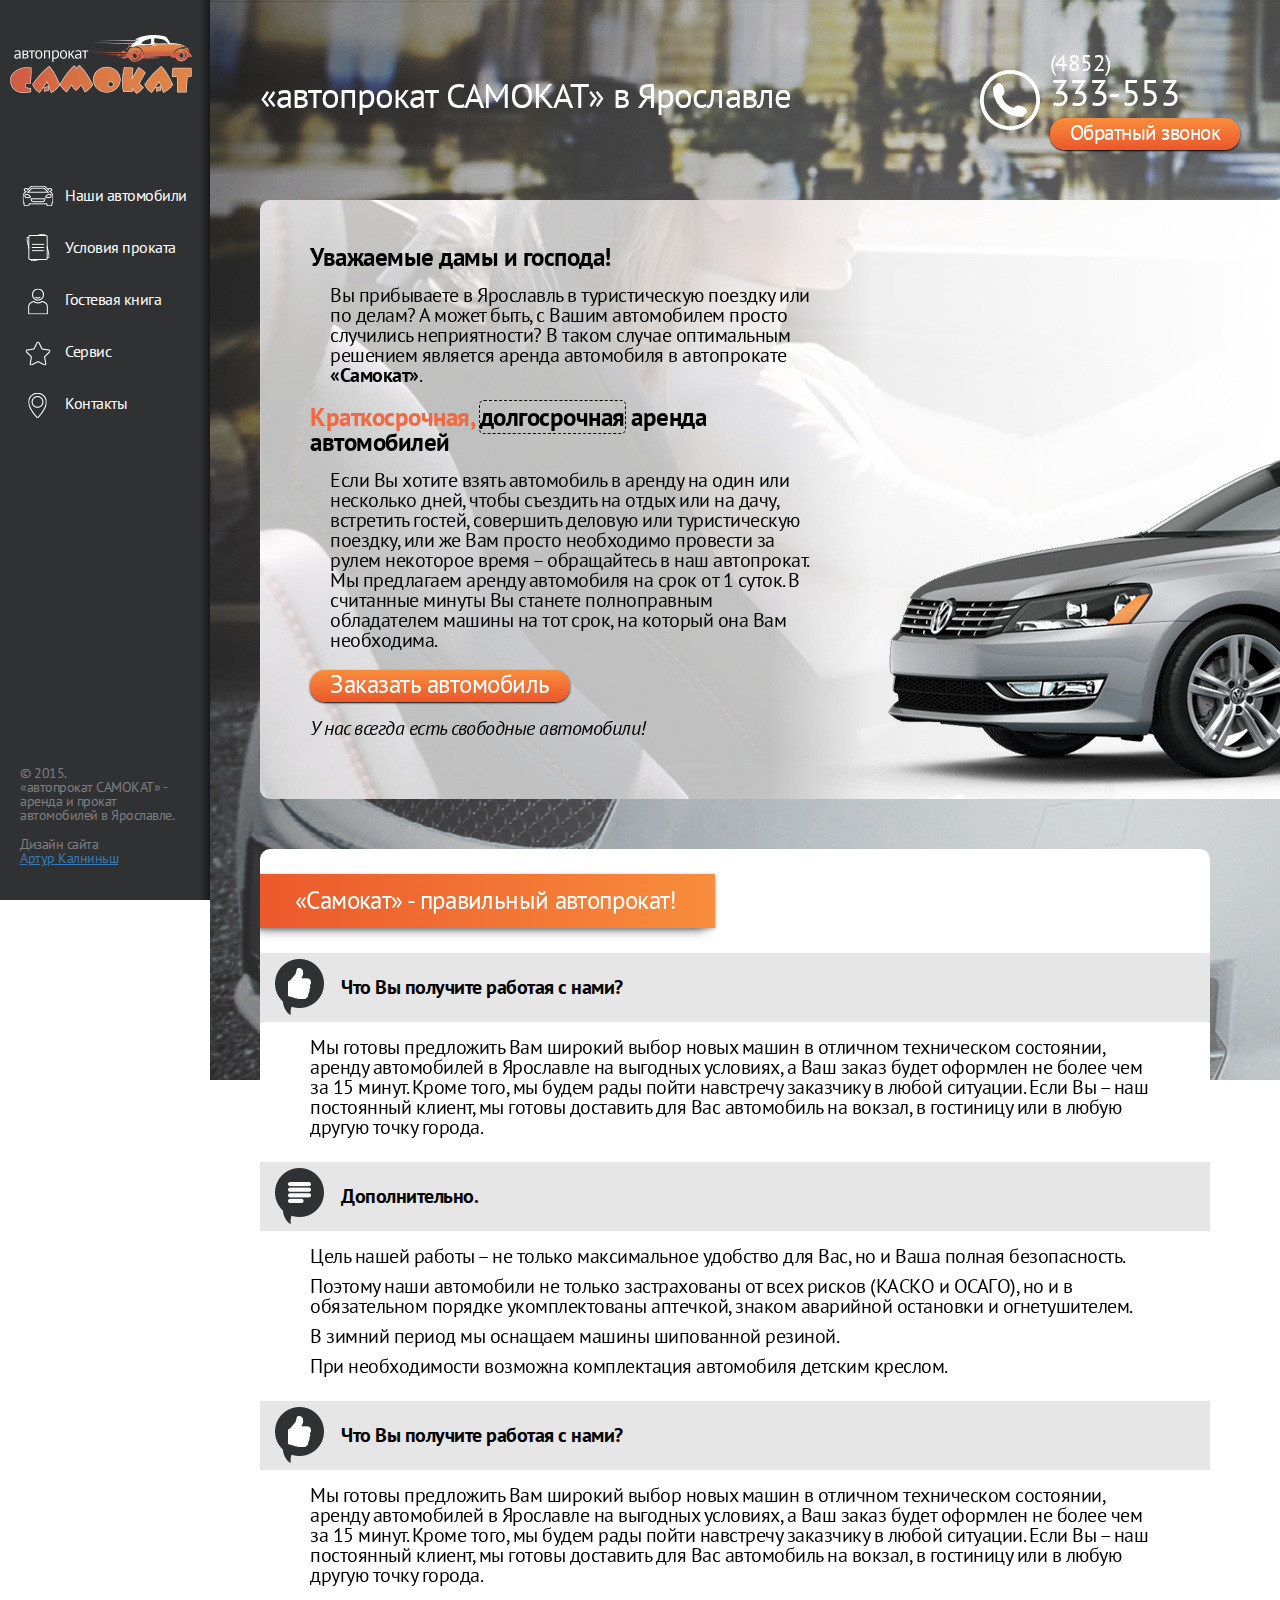
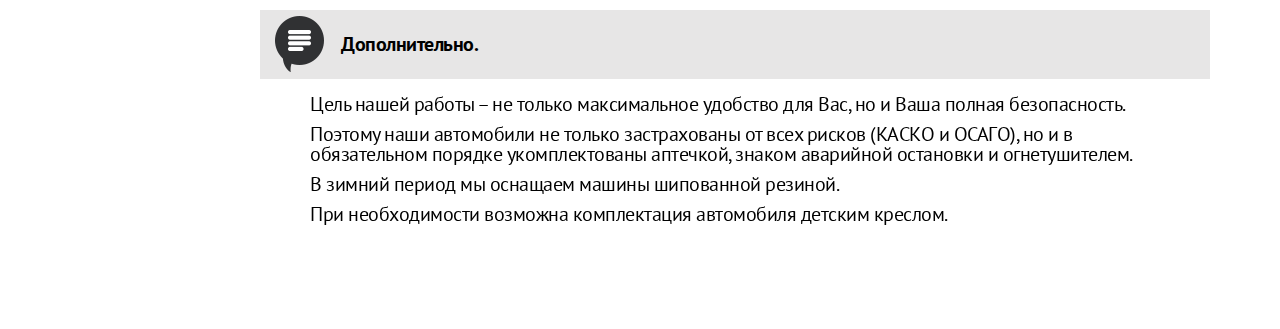
==== commit 57f95f44: "Гостевая" ====
--- a/index.htm
+++ b/index.htm
@@ -76,7 +76,7 @@
               <p class="preface__text">Вы прибываете в Ярославль в туристическую поездку или по делам? А может быть, с Вашим автомобилем просто случились неприятности? В таком случае оптимальным решением является аренда автомобиля в автопрокате <b>«Самокат»</b>.</p>
               <p class="preface__title"><span class="preface__title-orange">Краткосрочная,</span> <span class="preface__title-dotted">долгосрочная</span> аренда автомобилей</p>
               <p class="preface__text">Если Вы хотите взять автомобиль в аренду на один или несколько дней, чтобы съездить на отдых или на дачу, встретить гостей, совершить деловую или туристическую поездку, или же Вам просто необходимо провести за рулем некоторое время – обращайтесь в наш автопрокат. Мы предлагаем аренду автомобиля на срок от 1 суток. В считанные минуты Вы станете полноправным обладателем машины на тот срок, на который она Вам необходима.</p>
-              <a href="#" class="btn preface__btn">Заказать автомобиль</a>
+              <a href="#" class="btn btn_big preface__btn">Заказать автомобиль</a>
               <span class="preface__hint">У нас всегда есть свободные автомобили!</span>
             </div><div class="preface__img"><img src="f/i/preface-img.png" alt=""></div>
           </div>
--- a/f/css/main.css
+++ b/f/css/main.css
@@ -685,6 +685,21 @@
   background: -ms-linear-gradient(bottom, #ec572b 0%, #f88d3c 100%);
   background: linear-gradient(to top, #ec572b 0%, #f88d3c 100%);
 }
+.btn_big,
+.btn_big:active {
+  font-size: 25px;
+  padding-left: 20px;
+  padding-right: 20px;
+}
+@media (max-width: 479px) {
+  .btn_big,
+  .btn_big:active {
+    font-size: 18px;
+    line-height: 20px;
+    padding-left: 10px;
+    padding-right: 10px;
+  }
+}
 .btn:focus,
 .btn:active:focus,
 .btn.active:focus,
@@ -3802,6 +3817,124 @@
 @-ms-viewport {
   width: device-width;
 }
+::-webkit-input-placeholder {
+  line-height: 24px;
+  font-style: 16px !important;
+  opacity: .25;
+  color: #000;
+}
+:-moz-placeholder {
+  line-height: 24px;
+  font-style: 16px !important;
+  opacity: .25;
+  color: #000;
+}
+:-ms-input-placeholder {
+  line-height: 24px;
+  font-style: 16px !important;
+  opacity: .25;
+  color: #000;
+}
+input:-moz-placeholder {
+  line-height: 24px;
+  font-style: 16px !important;
+  opacity: .25;
+  color: #000;
+}
+.popups {
+  position: absolute;
+  left: -9999px;
+  top: -9999px;
+}
+.fancybox-skin {
+  border-radius: 5px;
+}
+.fancybox-close {
+  display: none;
+}
+.input {
+  border: none;
+  border-left: 1px solid #bfc0c0;
+  resize: none;
+  padding: 0 5px;
+  position: relative;
+  font-size: 16px;
+}
+.input:focus {
+  outline: none !important;
+}
+.input-wrap {
+  position: relative;
+}
+.input-wrap:before {
+  position: absolute;
+  content: '';
+  right: 5px;
+  top: 0;
+  bottom: 0;
+  margin: auto;
+  background: #bfc0c0;
+  width: 4px;
+  height: 4px;
+  border-radius: 50%;
+  display: block;
+}
+textarea {
+  min-height: 100px;
+}
+.popup {
+  padding: 20px 25px;
+  max-width: 620px;
+}
+.popup__hint {
+  font-size: 16px;
+  line-height: 20px;
+  margin-bottom: 20px;
+}
+.popup__hint span {
+  color: #f24941;
+}
+.popup__line {
+  margin-bottom: 10px;
+  padding-left: 30px;
+}
+@media (max-width: 479px) {
+  .popup__line {
+    padding-left: 0;
+  }
+}
+.popup__label {
+  display: inline-block;
+  vertical-align: top;
+  width: 45%;
+  font-size: 16px;
+}
+.popup__label span {
+  color: #f24941;
+}
+.popup__input {
+  display: inline-block;
+  vertical-align: top;
+  width: 55%;
+}
+.popup__btn {
+  padding-top: 10px;
+  text-align: right;
+}
+.popup__btn a,
+.popup__btn a:active {
+  padding-left: 30px;
+  padding-right: 30px;
+}
+.popup__message {
+  background: #aff8a4;
+  border-radius: 5px;
+  padding: 20px;
+  font-size: 16px;
+  opacity: .85;
+  position: fixed;
+  line-height: 16px;
+}
 [class^="icon-"],
 [class*=" icon-"] {
   display: inline-block;
@@ -3982,6 +4115,7 @@
   background: -o-linear-gradient(left, rgba(54, 55, 57, 0) 0%, #17181a 100%);
   background: -ms-linear-gradient(left, rgba(54, 55, 57, 0) 0%, #17181a 100%);
   background: linear-gradient(to right, rgba(54, 55, 57, 0) 0%, #17181a 100%);
+  z-index: 2;
 }
 .main__copyright {
   position: absolute;
@@ -4186,9 +4320,9 @@
   background: -o-linear-gradient(left, #ec572b 0%, #f88d3c 100%);
   background: -ms-linear-gradient(left, #ec572b 0%, #f88d3c 100%);
   background: linear-gradient(to right, #ec572b 0%, #f88d3c 100%);
-  -webkit-box-shadow: 0 12px 10px -10px rgba(0, 0, 0, 0.5), 0 1px 4px rgba(0, 0, 0, 0.3), 0 0 40px rgba(0, 0, 0, 0.1) inset;
-  -moz-box-shadow: 0 12px 10px -10px rgba(0, 0, 0, 0.5), 0 1px 4px rgba(0, 0, 0, 0.3), 0 0 40px rgba(0, 0, 0, 0.1) inset;
-  box-shadow: 0 12px 10px -10px rgba(0, 0, 0, 0.5), 0 1px 4px rgba(0, 0, 0, 0.3), 0 0 40px rgba(0, 0, 0, 0.1) inset;
+  -webkit-box-shadow: 0 12px 10px -10px rgba(0, 0, 0, 0.5), 0 1px 4px rgba(0, 0, 0, 0.3);
+  -moz-box-shadow: 0 12px 10px -10px rgba(0, 0, 0, 0.5), 0 1px 4px rgba(0, 0, 0, 0.3);
+  box-shadow: 0 12px 10px -10px rgba(0, 0, 0, 0.5), 0 1px 4px rgba(0, 0, 0, 0.3);
 }
 @media (max-width: 479px) {
   .content__title {
@@ -4382,23 +4516,10 @@
     line-height: 18px;
   }
 }
-.preface__btn,
-.preface__btn:active {
+.preface__btn {
   margin-right: 20px;
   vertical-align: top;
-  font-size: 25px;
-  padding-left: 20px;
-  padding-right: 20px;
   margin-bottom: 10px;
-}
-@media (max-width: 479px) {
-  .preface__btn,
-  .preface__btn:active {
-    font-size: 18px;
-    line-height: 20px;
-    padding-left: 10px;
-    padding-right: 10px;
-  }
 }
 .preface__hint {
   font-style: italic;
@@ -4533,15 +4654,12 @@
 }
 .catalog__btn a,
 .catalog__btn a:active {
-  font-size: 25px;
   line-height: 30px;
 }
 @media (max-width: 479px) {
   .catalog__btn a,
   .catalog__btn a:active {
-    font-size: 20px;
-    padding-left: 10px;
-    padding-right: 10px;
+    line-height: 20px;
   }
 }
 .catalog img {
@@ -4691,15 +4809,114 @@
     padding-left: 0;
   }
 }
-.goods__btn a,
-.goods__btn a:active {
-  font-size: 25px;
+.guest {
+  background: none;
+  max-width: 670px;
+  padding: 0 25px 30px;
 }
 @media (max-width: 479px) {
-  .goods__btn a,
-  .goods__btn a:active {
-    font-size: 20px;
-    padding-left: 10px;
-    padding-right: 10px;
-  }
-}
+  .guest {
+    padding: 0 15px 30px;
+  }
+}
+.guest__pretext {
+  color: #fff;
+  font-size: 16px;
+  margin-bottom: 25px;
+}
+.guest__btn,
+.guest__btn:active {
+  padding-left: 35px;
+  padding-right: 35px;
+  margin-bottom: 20px;
+}
+.guest__holder {
+  position: relative;
+  margin-top: -5px;
+}
+.guest__holder:before {
+  position: absolute;
+  content: '';
+  border-top: 1px solid #fff4ec;
+  top: 10px;
+  left: 0;
+  width: 100%;
+}
+.guest__conversation {
+  position: relative;
+  padding: 25px 0 10px;
+}
+.guest__conversation:before {
+  content: '';
+  position: absolute;
+  bottom: 0;
+  left: 15px;
+  right: 35px;
+  border-bottom: 1px dotted #fff4ec;
+}
+.guest__message {
+  padding: 0 35px 0 15px;
+  margin-bottom: 15px;
+}
+.guest__message-wrap {
+  background: #fff4ec;
+  border-radius: 5px;
+  padding: 10px 10px 15px;
+  position: relative;
+  -webkit-box-shadow: 0 12px 10px -10px rgba(0, 0, 0, 0.5), 0 1px 4px rgba(0, 0, 0, 0.3);
+  -moz-box-shadow: 0 12px 10px -10px rgba(0, 0, 0, 0.5), 0 1px 4px rgba(0, 0, 0, 0.3);
+  box-shadow: 0 12px 10px -10px rgba(0, 0, 0, 0.5), 0 1px 4px rgba(0, 0, 0, 0.3);
+}
+.guest__message-wrap:before {
+  position: absolute;
+  content: '';
+  left: -14px;
+  top: 10px;
+  width: 18px;
+  height: 25px;
+  background: url(../../f/i/icons.png) -76px -89px;
+}
+.guest__message-wrap p {
+  padding-left: 3px;
+  font-size: 16px;
+  color: #010101;
+  line-height: 16px;
+}
+.guest__message_answer {
+  padding: 0 15px 0 35px;
+}
+.guest__message_answer .guest__message-wrap {
+  background: #ffe9d6;
+}
+.guest__message_answer .guest__message-wrap:before {
+  left: auto;
+  right: -14px;
+  background-position: -94px -89px;
+}
+.guest__name {
+  font-weight: bold;
+  display: block;
+  margin-bottom: 7px;
+}
+.guest__name,
+.guest__date {
+  font-size: 16px;
+  color: #010101;
+}
+.guest__date {
+  position: absolute;
+  right: 10px;
+  top: 10px;
+}
+@media (max-width: 479px) {
+  .guest__date {
+    position: relative;
+    display: block;
+    margin-top: -5px;
+    margin-bottom: 7px;
+    font-size: 14px;
+    font-style: italic;
+    right: auto;
+    top: auto;
+  }
+}
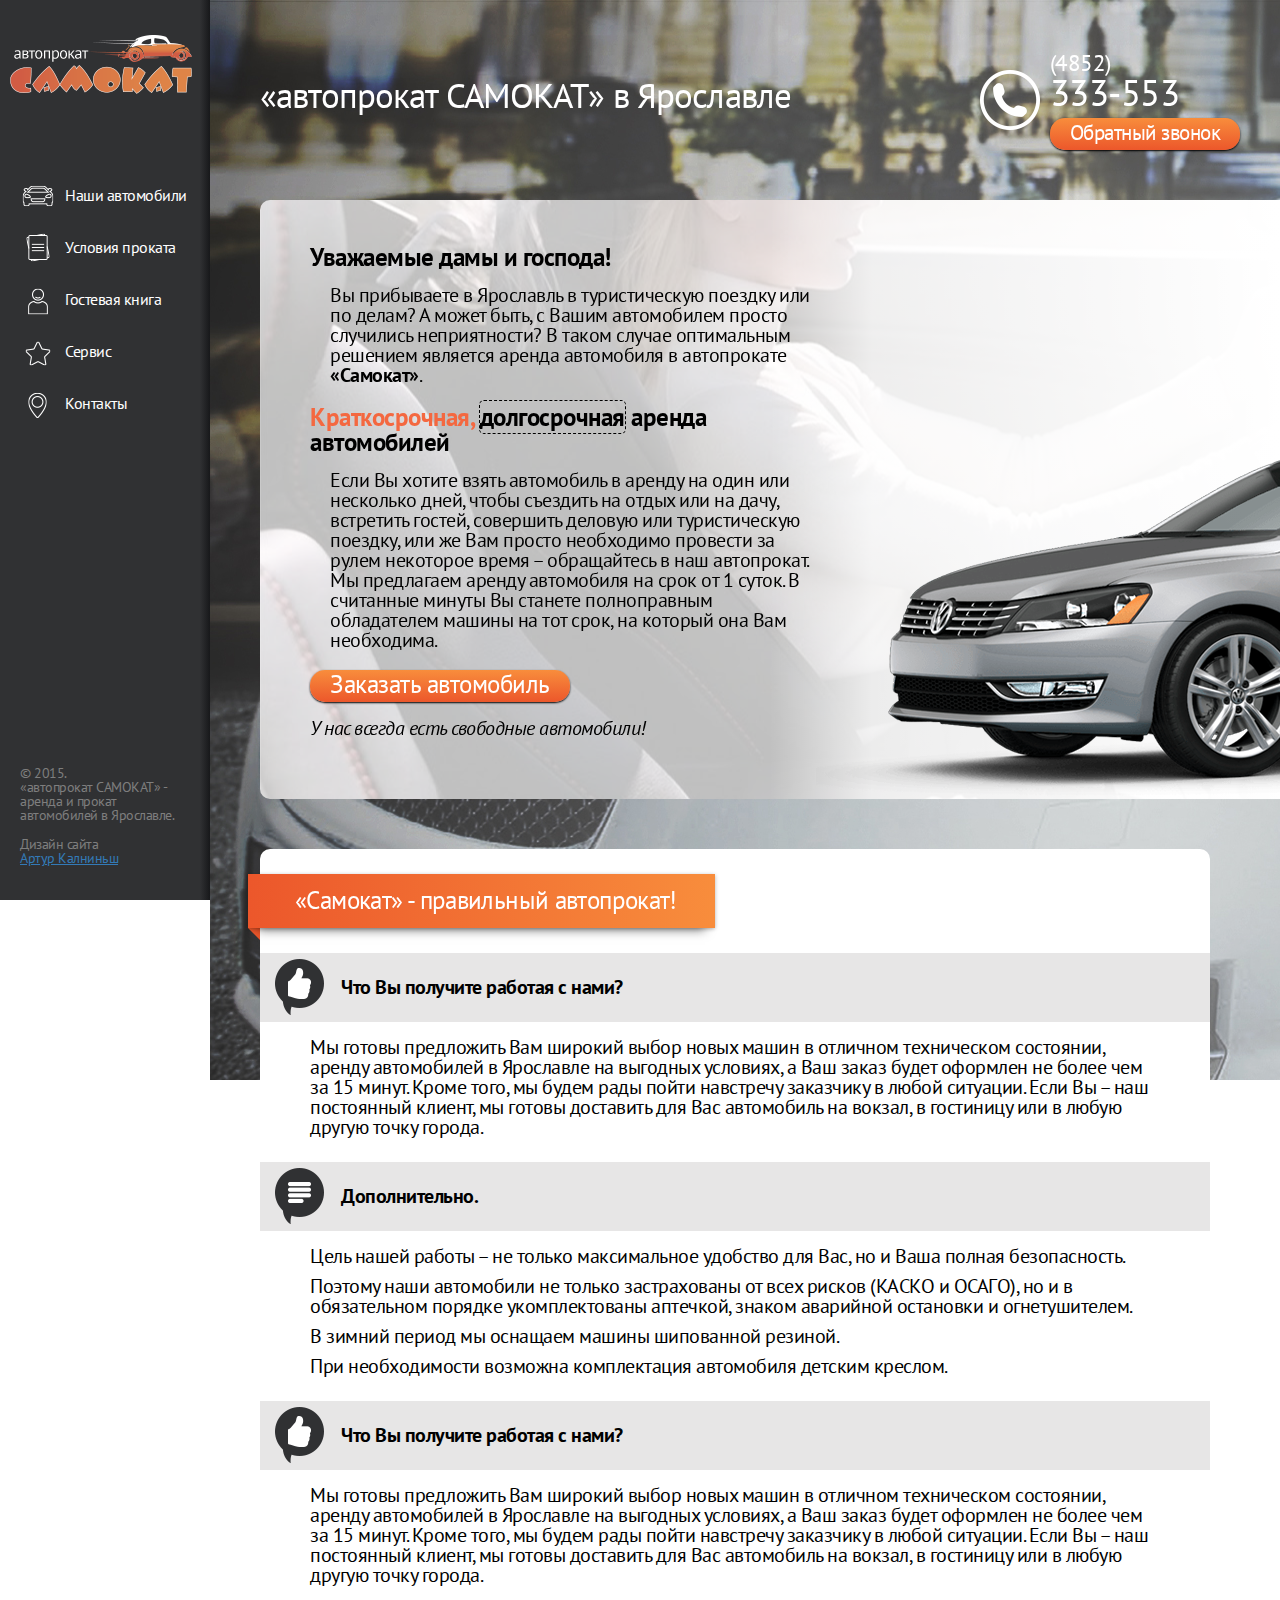
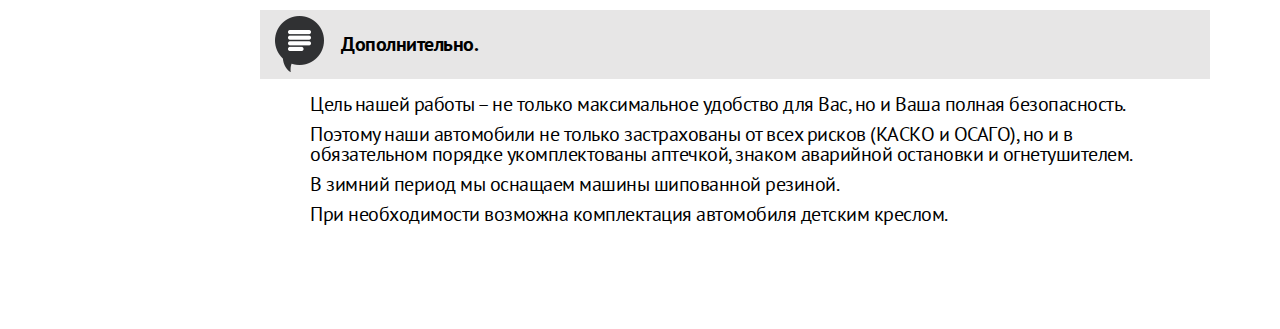
==== commit 0bc62287: "Сервис" ====
--- a/index.htm
+++ b/index.htm
@@ -13,8 +13,10 @@
     <script src="https://oss.maxcdn.com/html5shiv/3.7.2/html5shiv.min.js"></script>
     <script src="https://oss.maxcdn.com/respond/1.4.2/respond.min.js"></script>
   <![endif]-->
+  <link rel="stylesheet" href="f/fancybox/jquery.fancybox.css?v=2.1.5" media="screen">
   <link rel="stylesheet" href="f/css/main.css">
   <script src="f/js/jquery-1.11.3.min.js"></script>
+  <script src="f/fancybox/jquery.fancybox.pack.js?v=2.1.5"></script>
   <script src="f/js/common.js"></script>
   <link href='https://fonts.googleapis.com/css?family=PT+Sans:400,700,400italic,700italic&subset=latin,cyrillic' rel='stylesheet' type='text/css'>
   <script>
--- a/f/css/main.css
+++ b/f/css/main.css
@@ -3926,6 +3926,13 @@
   padding-left: 30px;
   padding-right: 30px;
 }
+@media (max-width: 479px) {
+  .popup__btn a,
+  .popup__btn a:active {
+    padding-left: 15px;
+    padding-right: 15px;
+  }
+}
 .popup__message {
   background: #aff8a4;
   border-radius: 5px;
@@ -4265,7 +4272,6 @@
   }
 }
 .content {
-  overflow: hidden;
   background: #fff;
   border-radius: 10px;
   max-width: 950px;
@@ -4383,6 +4389,24 @@
     line-height: 18px;
   }
 }
+.content__hint {
+  font-style: italic;
+  overflow: hidden;
+  vertical-align: middle;
+  line-height: 20px;
+}
+@media (max-width: 767px) {
+  .content__hint {
+    display: block;
+    width: 100%;
+    margin-bottom: 20px;
+  }
+}
+@media (max-width: 479px) {
+  .content__hint {
+    font-size: 18px;
+  }
+}
 .callback {
   position: absolute;
   right: 40px;
@@ -4687,6 +4711,7 @@
 .goods__holder {
   margin-left: -50px;
   position: relative;
+  overflow: hidden;
 }
 @media (max-width: 767px) {
   .goods__holder {
@@ -4920,3 +4945,87 @@
     top: auto;
   }
 }
+.service .content__title {
+  margin-right: 10px;
+  padding-left: 40px;
+  padding-right: 70px;
+  float: left;
+  margin-bottom: 20px;
+}
+.service__holder {
+  clear: both;
+  margin-bottom: -22px;
+}
+.service__line {
+  padding-left: 25px;
+  padding-right: 25px;
+  margin: 0 -50px 22px;
+  min-height: 57px;
+  line-height: 57px;
+  overflow: hidden;
+  position: relative;
+  padding: 2px 25px 7px;
+  background: -moz-linear-gradient(left, #e8e6e6 60%, rgba(232, 230, 230, 0) 85%);
+  background: -webkit-gradient(left top, right top, color-stop(60%, #e8e6e6), color-stop(85%, rgba(232, 230, 230, 0)));
+  background: -webkit-linear-gradient(left, #e8e6e6 60%, rgba(232, 230, 230, 0) 85%);
+  background: -o-linear-gradient(left, #e8e6e6 60%, rgba(232, 230, 230, 0) 85%);
+  background: -ms-linear-gradient(left, #e8e6e6 60%, rgba(232, 230, 230, 0) 85%);
+  background: linear-gradient(to right, #e8e6e6 60%, rgba(232, 230, 230, 0) 85%);
+  z-index: 1;
+}
+@media (max-width: 767px) {
+  .service__line {
+    margin: 0 -35px 15px;
+  }
+}
+.service__line:before {
+  content: '';
+  position: absolute;
+  border-top: 5px dotted #e8e7e7;
+  width: 100%;
+  height: 5px;
+  top: 0;
+  right: 90px;
+  bottom: 0;
+  margin: auto 0;
+  z-index: -1;
+}
+.service__line_wide-value:before {
+  right: 220px;
+}
+.service__line_warn {
+  background: -moz-linear-gradient(left, #f0d5c0 60%, rgba(240, 213, 192, 0) 85%);
+  background: -webkit-gradient(left top, right top, color-stop(60%, #f0d5c0), color-stop(85%, rgba(240, 213, 192, 0)));
+  background: -webkit-linear-gradient(left, #f0d5c0 60%, rgba(240, 213, 192, 0) 85%);
+  background: -o-linear-gradient(left, #f0d5c0 60%, rgba(240, 213, 192, 0) 85%);
+  background: -ms-linear-gradient(left, #f0d5c0 60%, rgba(240, 213, 192, 0) 85%);
+  background: linear-gradient(to right, #f0d5c0 60%, rgba(240, 213, 192, 0) 85%);
+}
+.service__line_warn:before {
+  border-top-color: #f0d5c0;
+  right: 160px;
+}
+.service__name {
+  width: 70%;
+  display: inline-block;
+  vertical-align: middle;
+  line-height: 25px;
+}
+.service__value {
+  display: inline-block;
+  vertical-align: middle;
+  width: 30%;
+  text-align: right;
+  line-height: 25px;
+  font-weight: bold;
+}
+.service__value span {
+  display: block;
+  font-weight: normal;
+}
+@media (max-width: 479px) {
+  .service__name,
+  .service__value {
+    font-size: 16px;
+  }
+}
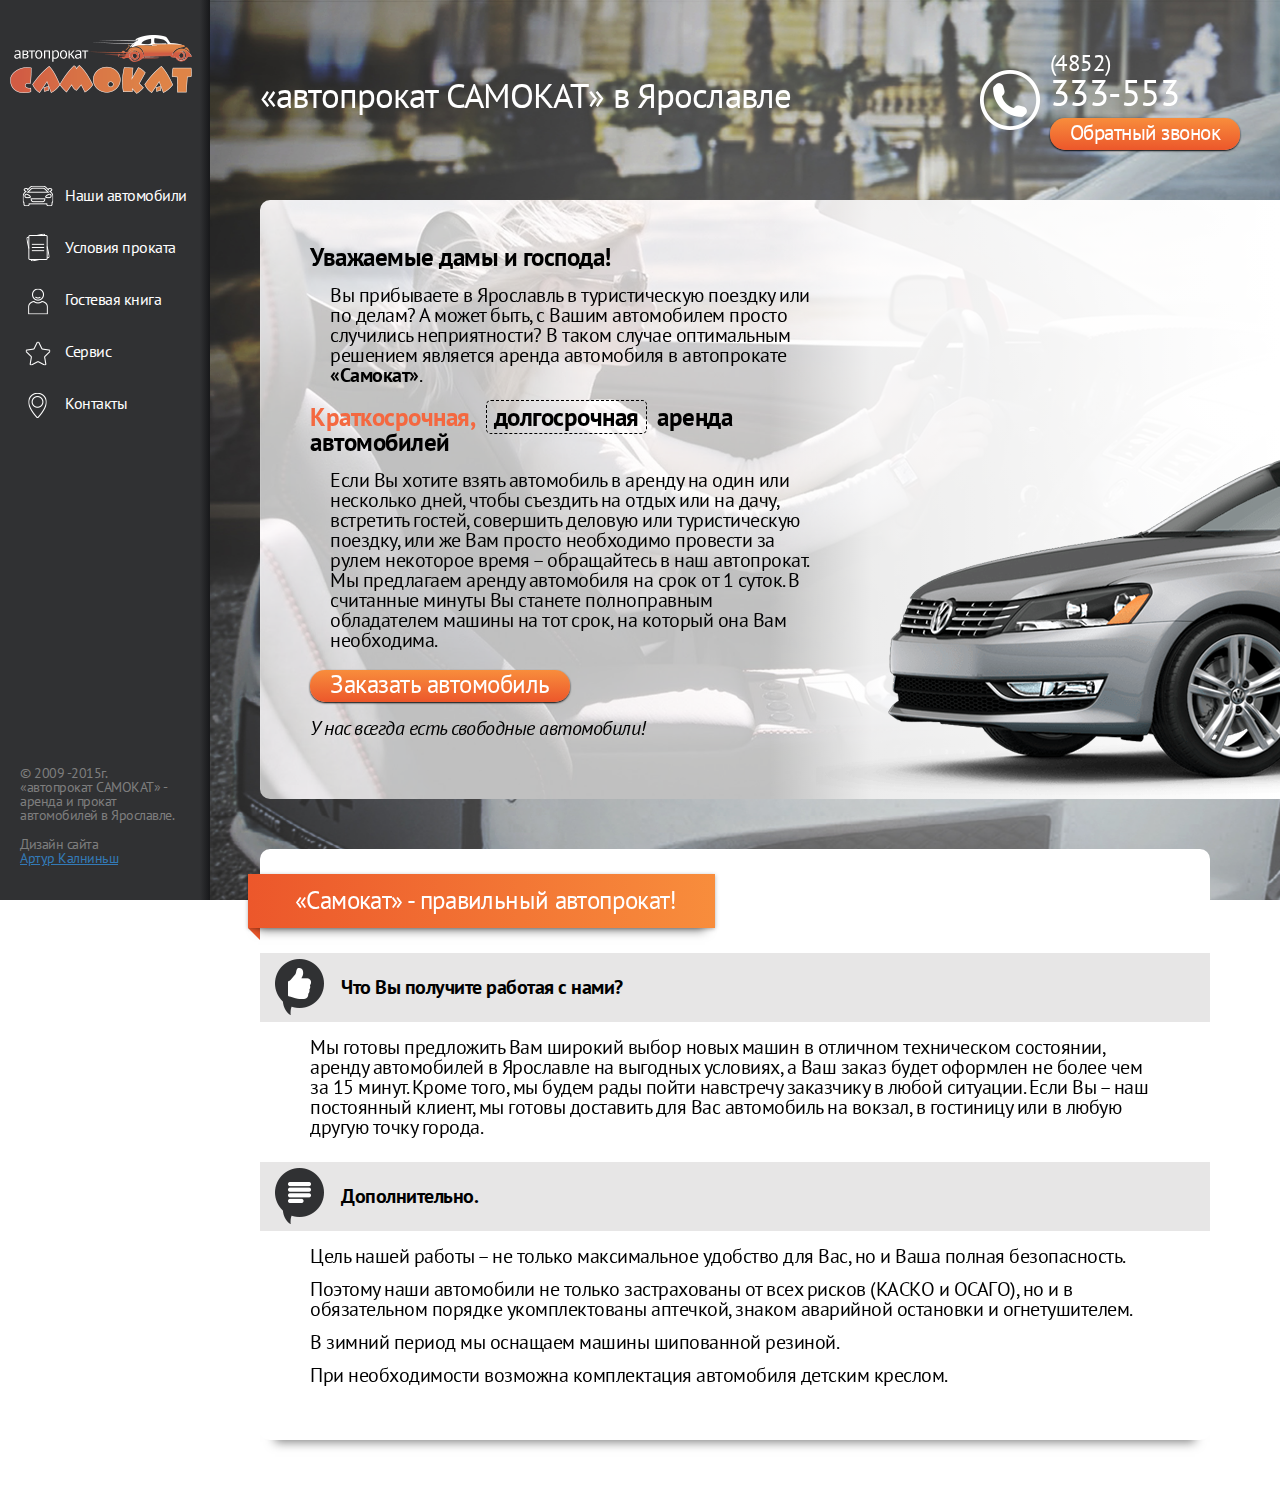
==== commit 9de247b3: "+" ====
--- a/index.htm
+++ b/index.htm
@@ -59,7 +59,7 @@
         <li class="main-menu__item"><a href="#"><span><i class="icon-marker"></i></span>Контакты</a></li>
       </ul>
       <p class="main__copyright">
-        © 2015. <br>
+        © 2009 -2015г.<br>
         <span>«автопрокат САМОКАТ» - аренда и прокат автомобилей в Ярославле.</span>
         Дизайн сайта <br>
         <a href="#">Артур Калниньш</a>
@@ -97,17 +97,6 @@
         <p>Поэтому наши автомобили не только застрахованы от всех рисков (КАСКО и ОСАГО), но и в обязательном порядке укомплектованы аптечкой, знаком аварийной остановки и огнетушителем.</p>
         <p>В зимний период мы оснащаем машины шипованной резиной.</p>
         При необходимости возможна комплектация автомобиля детским креслом.</div>
-        <p class="content__subtitle iconize-finger"><span>Что Вы получите работая с нами?</span></p>
-        <p class="content__text">Мы готовы предложить Вам широкий выбор новых машин в отличном техническом состоянии, аренду
-        автомобилей в Ярославле на выгодных условиях, а Ваш заказ будет оформлен не более чем за 15
-        минут. Кроме того, мы будем рады пойти навстречу заказчику в любой ситуации. Если Вы – наш
-        постоянный клиент, мы готовы доставить для Вас автомобиль на вокзал, в гостиницу или в любую
-        другую точку города.</p>
-        <p class="content__subtitle iconize-add"><span>Дополнительно.</span></p>
-        <div class="content__text"><p>Цель нашей работы – не только максимальное удобство для Вас, но и Ваша полная безопасность.</p>
-        <p>Поэтому наши автомобили не только застрахованы от всех рисков (КАСКО и ОСАГО), но и в обязательном порядке укомплектованы аптечкой, знаком аварийной остановки и огнетушителем.</p>
-        <p>В зимний период мы оснащаем машины шипованной резиной.</p>
-        При необходимости возможна комплектация автомобиля детским креслом.</div>
       </div>
       <div class="callback">
         <p class="callback__num">
--- a/f/css/main.css
+++ b/f/css/main.css
@@ -4122,7 +4122,7 @@
   background: -o-linear-gradient(left, rgba(54, 55, 57, 0) 0%, #17181a 100%);
   background: -ms-linear-gradient(left, rgba(54, 55, 57, 0) 0%, #17181a 100%);
   background: linear-gradient(to right, rgba(54, 55, 57, 0) 0%, #17181a 100%);
-  z-index: 2;
+  z-index: 1;
 }
 .main__copyright {
   position: absolute;
@@ -4228,6 +4228,21 @@
   background: -ms-linear-gradient(left, #f46840 0%, #f88d3c 100%);
   background: linear-gradient(to right, #f46840 0%, #f88d3c 100%);
 }
+.main-menu__item a:hover:after,
+.main-menu__item p:hover:after {
+  content: '';
+  width: 10px;
+  height: 100%;
+  position: absolute;
+  right: 0;
+  top: 0;
+  background: -moz-linear-gradient(left, rgba(54, 55, 57, 0) 0%, rgba(54, 55, 57, 0.4) 0%);
+  background: -webkit-gradient(left top, right top, color-stop(0%, rgba(54, 55, 57, 0)), color-stop(100%, rgba(54, 55, 57, 0.4)));
+  background: -webkit-linear-gradient(left, rgba(54, 55, 57, 0) 0%, rgba(54, 55, 57, 0.4) 100%);
+  background: -o-linear-gradient(left, rgba(54, 55, 57, 0) 0%, rgba(54, 55, 57, 0.4) 100%);
+  background: -ms-linear-gradient(left, rgba(54, 55, 57, 0) 0%, rgba(54, 55, 57, 0.4) 100%);
+  background: linear-gradient(to right, rgba(54, 55, 57, 0) 0%, rgba(54, 55, 57, 0.4) 100%);
+}
 .main-menu__item_active a:before,
 .main-menu__item_active p:before {
   width: 100%;
@@ -4244,6 +4259,21 @@
   background: -ms-linear-gradient(left, #f46840 0%, #f88d3c 100%);
   background: linear-gradient(to right, #f46840 0%, #f88d3c 100%);
 }
+.main-menu__item_active a:after,
+.main-menu__item_active p:after {
+  content: '';
+  width: 10px;
+  height: 100%;
+  position: absolute;
+  right: 0;
+  top: 0;
+  background: -moz-linear-gradient(left, rgba(54, 55, 57, 0) 0%, rgba(54, 55, 57, 0.4) 0%);
+  background: -webkit-gradient(left top, right top, color-stop(0%, rgba(54, 55, 57, 0)), color-stop(100%, rgba(54, 55, 57, 0.4)));
+  background: -webkit-linear-gradient(left, rgba(54, 55, 57, 0) 0%, rgba(54, 55, 57, 0.4) 100%);
+  background: -o-linear-gradient(left, rgba(54, 55, 57, 0) 0%, rgba(54, 55, 57, 0.4) 100%);
+  background: -ms-linear-gradient(left, rgba(54, 55, 57, 0) 0%, rgba(54, 55, 57, 0.4) 100%);
+  background: linear-gradient(to right, rgba(54, 55, 57, 0) 0%, rgba(54, 55, 57, 0.4) 100%);
+}
 .main-menu__item_active a:hover:before,
 .main-menu__item_active p:hover:before {
   opacity: 1;
@@ -4261,6 +4291,15 @@
   position: fixed;
   z-index: -1;
   top: 0;
+  width: 100%;
+  height: 100%;
+}
+.back img {
+  min-width: 100%;
+  height: 100%;
+  position: absolute;
+  top: 0;
+  left: 0;
 }
 .holder {
   padding: 75px 50px 50px;
@@ -4277,6 +4316,9 @@
   max-width: 950px;
   padding: 25px 50px 30px;
   position: relative;
+  -webkit-box-shadow: 0 17px 10px -15px rgba(0, 0, 0, 0.5);
+  -moz-box-shadow: 0 17px 10px -15px rgba(0, 0, 0, 0.5);
+  box-shadow: 0 17px 10px -15px rgba(0, 0, 0, 0.5);
 }
 @media (max-width: 767px) {
   .content {
@@ -4376,18 +4418,21 @@
   margin-bottom: 25px;
 }
 .content__text p {
-  margin-bottom: 10px;
+  margin-bottom: 13px;
 }
 .content__text span {
   padding-left: 10px;
   display: block;
-  margin-bottom: 5px;
+  margin-bottom: 9px;
 }
 @media (max-width: 479px) {
   .content__text {
     font-size: 16px;
     line-height: 18px;
   }
+}
+.content__text-holder {
+  margin-bottom: 20px;
 }
 .content__hint {
   font-style: italic;
@@ -4408,10 +4453,11 @@
   }
 }
 .callback {
-  position: absolute;
+  position: fixed;
   right: 40px;
   top: 50px;
   padding-left: 70px;
+  z-index: 1;
 }
 @media (max-width: 991px) {
   .callback {
@@ -4434,6 +4480,7 @@
   font-size: 37px;
   line-height: 35px;
   color: #fff;
+  z-index: 2;
   margin-bottom: 8px;
 }
 .callback__num span {
@@ -4446,6 +4493,7 @@
   margin-right: -50px;
   padding: 45px 50px 45px;
   background: #ffffff url(../../f/i/preface-back.png) 0 50% no-repeat;
+  background-size: cover;
   margin-bottom: 50px;
   position: relative;
   z-index: 1;
@@ -4520,10 +4568,13 @@
 }
 .preface__title-orange {
   color: #f46840;
+  margin-right: 5px;
 }
 .preface__title-dotted {
   border: 1px dashed #000;
   border-radius: 5px;
+  padding: 0 7px;
+  margin-right: 5px;
 }
 .preface__text {
   padding-left: 20px;
@@ -4580,6 +4631,7 @@
   padding: 20px 25px;
   display: none;
   min-width: 320px;
+  z-index: 10;
 }
 @media (max-width: 991px) {
   .header {
@@ -4667,6 +4719,7 @@
   font-size: 52px;
   font-weight: bold;
   border: 2px dotted;
+  border-radius: 4px;
   display: inline-block;
   padding: 22px;
   margin-bottom: 35px;
@@ -5029,3 +5082,96 @@
     font-size: 16px;
   }
 }
+.contacts .ymaps-2-1-29-map {
+  min-width: 320px;
+}
+.contacts .holder {
+  padding: 0;
+  margin: 50px;
+  display: inline-block;
+}
+.contacts .content {
+  display: inline-block;
+  max-width: auto;
+  padding-left: 25px;
+  padding-right: 20px;
+  padding-bottom: 10px;
+  margin-right: 20px;
+}
+.contacts .content__title {
+  margin-left: -25px;
+  margin-bottom: 20px;
+  margin-right: 20px;
+}
+@media (max-width: 479px) {
+  .contacts .content__title {
+    margin-right: 0;
+    display: inline-block;
+    padding-right: 40px;
+    padding-left: 30px;
+  }
+}
+.contacts__holder {
+  display: none;
+  padding-bottom: 40px;
+}
+.contacts_open .contacts__holder {
+  display: block;
+}
+.contacts_open .content {
+  max-width: 480px;
+}
+.contacts__map {
+  width: 100%;
+  overflow: hidden;
+  height: 100%;
+  position: absolute;
+  top: 0;
+  left: 0;
+}
+@media (max-width: 991px) {
+  .contacts__map {
+    left: 0;
+    top: 90px;
+  }
+}
+.contacts__subtitle {
+  font-weight: bold;
+  line-height: 25px;
+}
+@media (max-width: 479px) {
+  .contacts__subtitle {
+    font-size: 18px;
+  }
+}
+.contacts__text {
+  margin-bottom: 5px;
+  line-height: 25px;
+  padding-left: 10px;
+}
+@media (max-width: 479px) {
+  .contacts__text {
+    font-size: 18px;
+  }
+}
+.contacts__toggle {
+  display: block;
+  line-height: 50px;
+  float: right;
+}
+@media (max-width: 479px) {
+  .contacts__toggle {
+    line-height: 40px;
+  }
+}
+.contacts__toggle_close {
+  display: none;
+}
+.contacts__toggle a {
+  font-size: 16px;
+  display: inline-block;
+  font-style: italic;
+  color: #010101;
+  line-height: 16px;
+  border-bottom: 1px dotted #000;
+}
